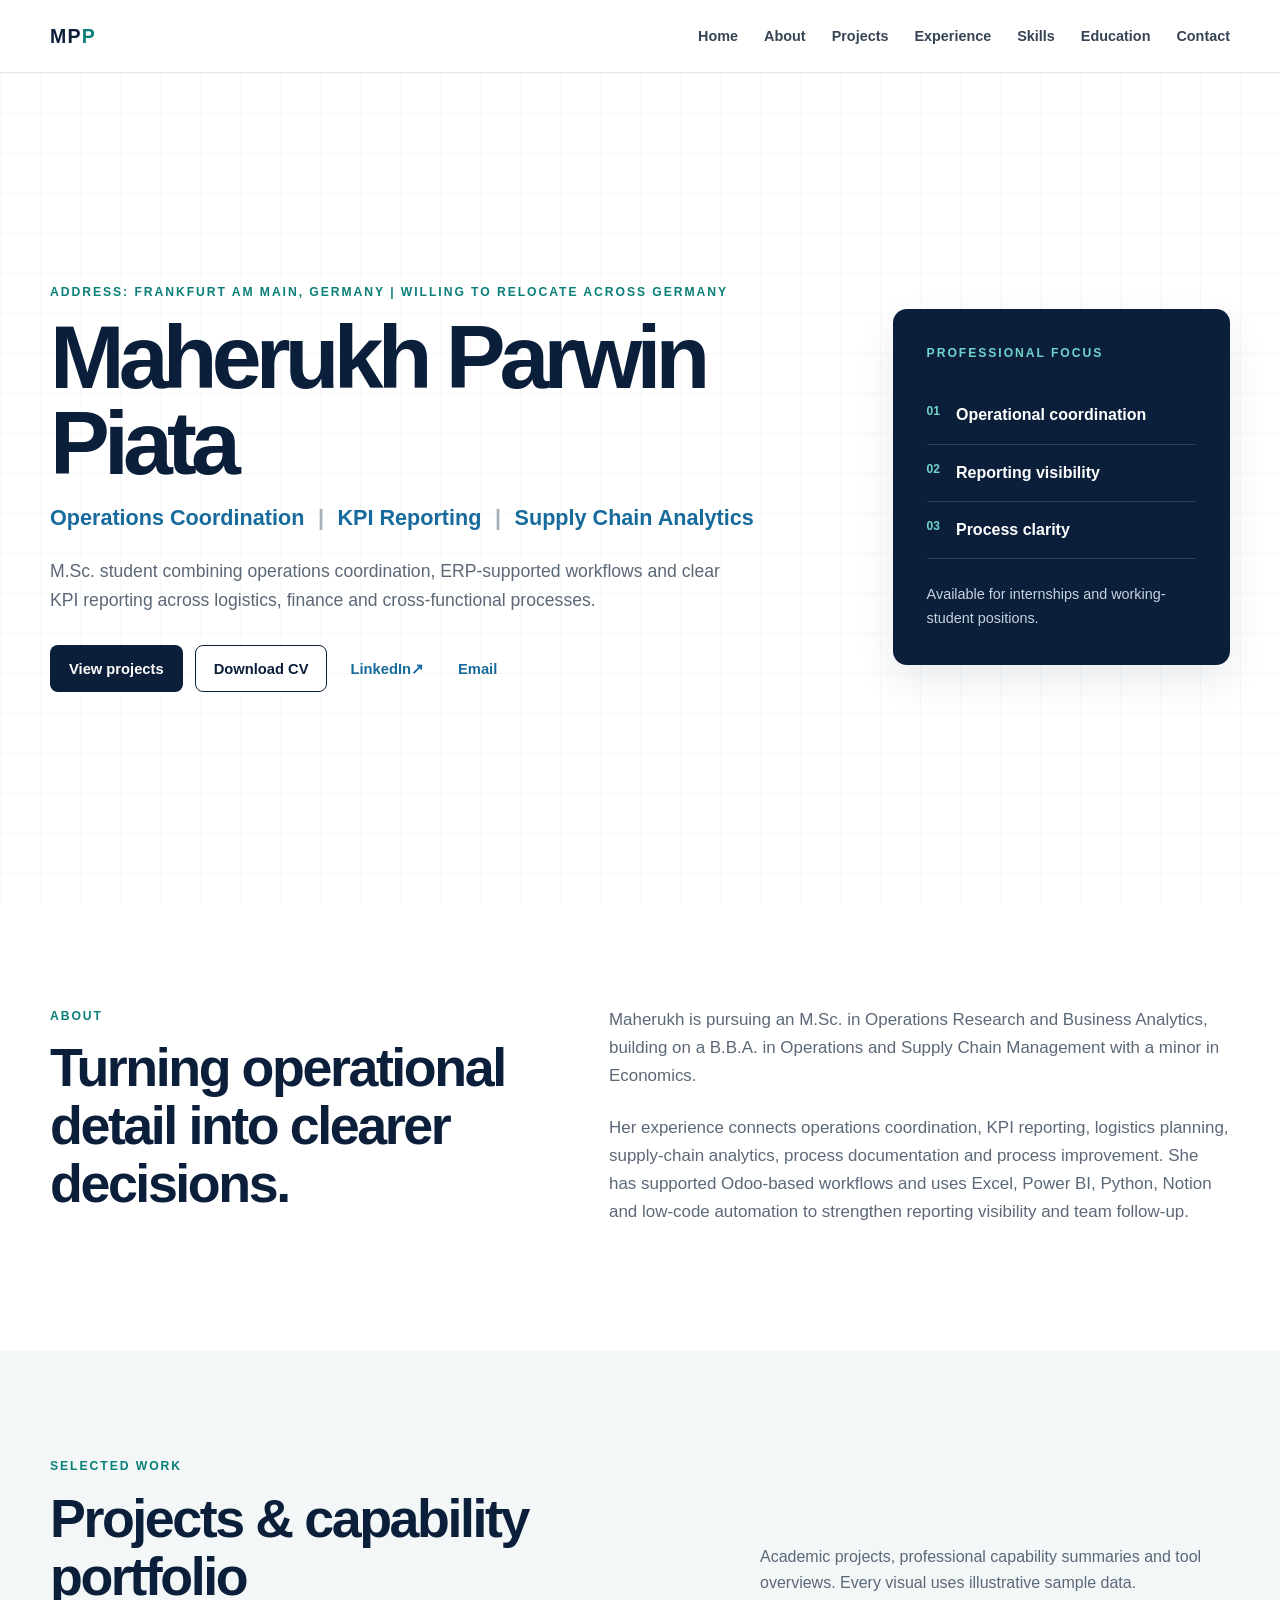
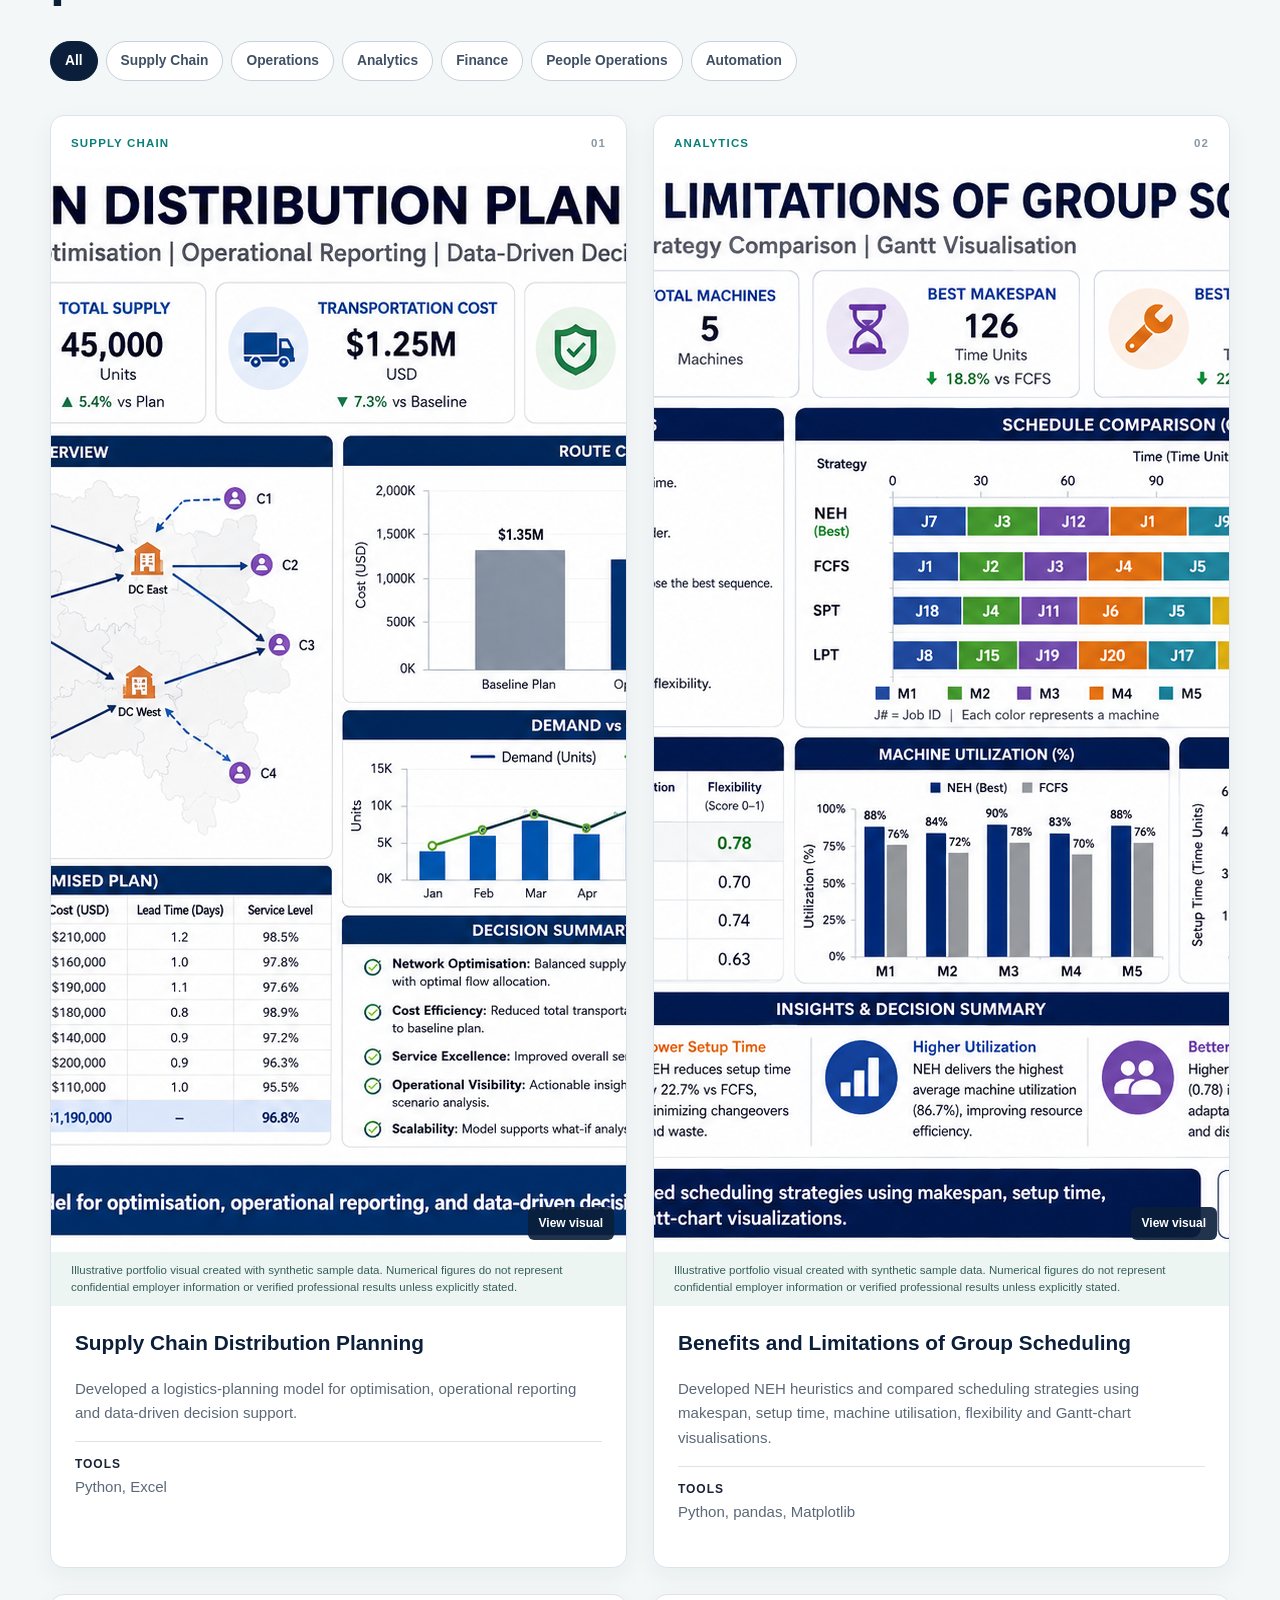
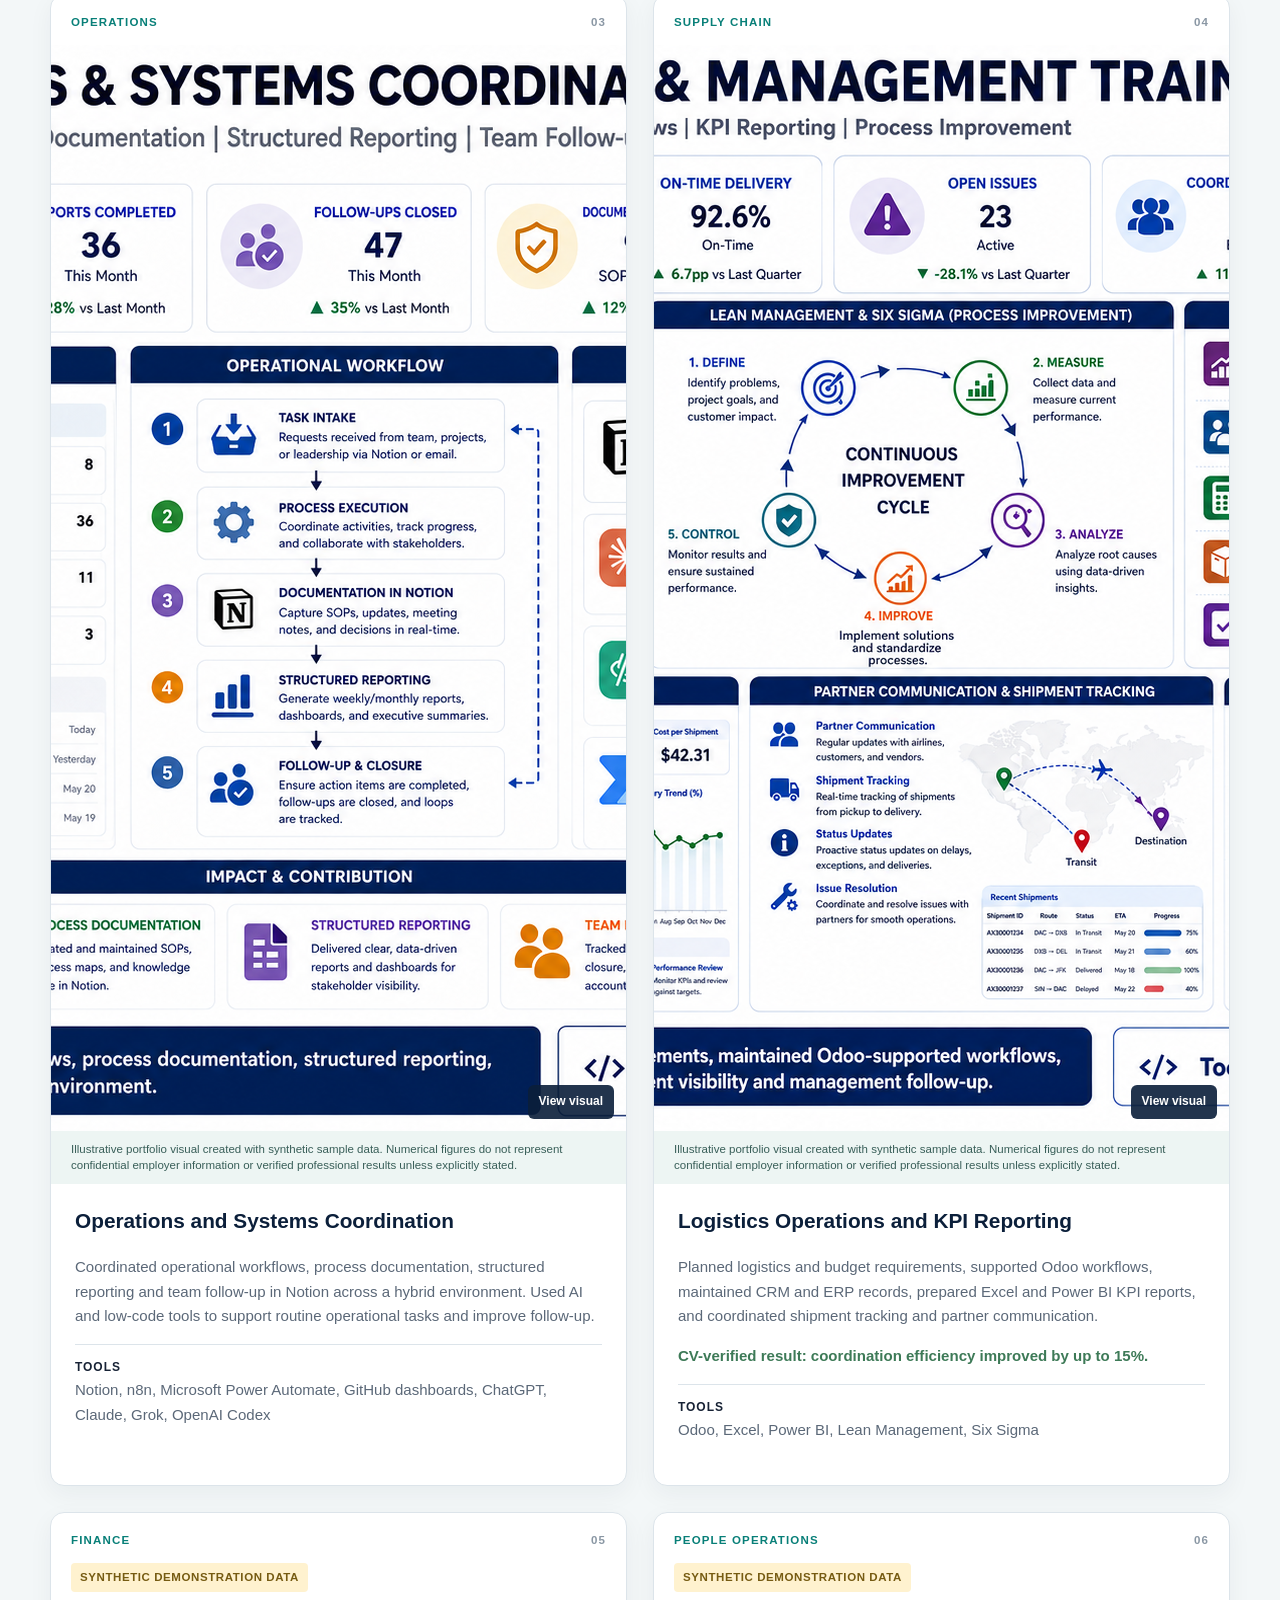
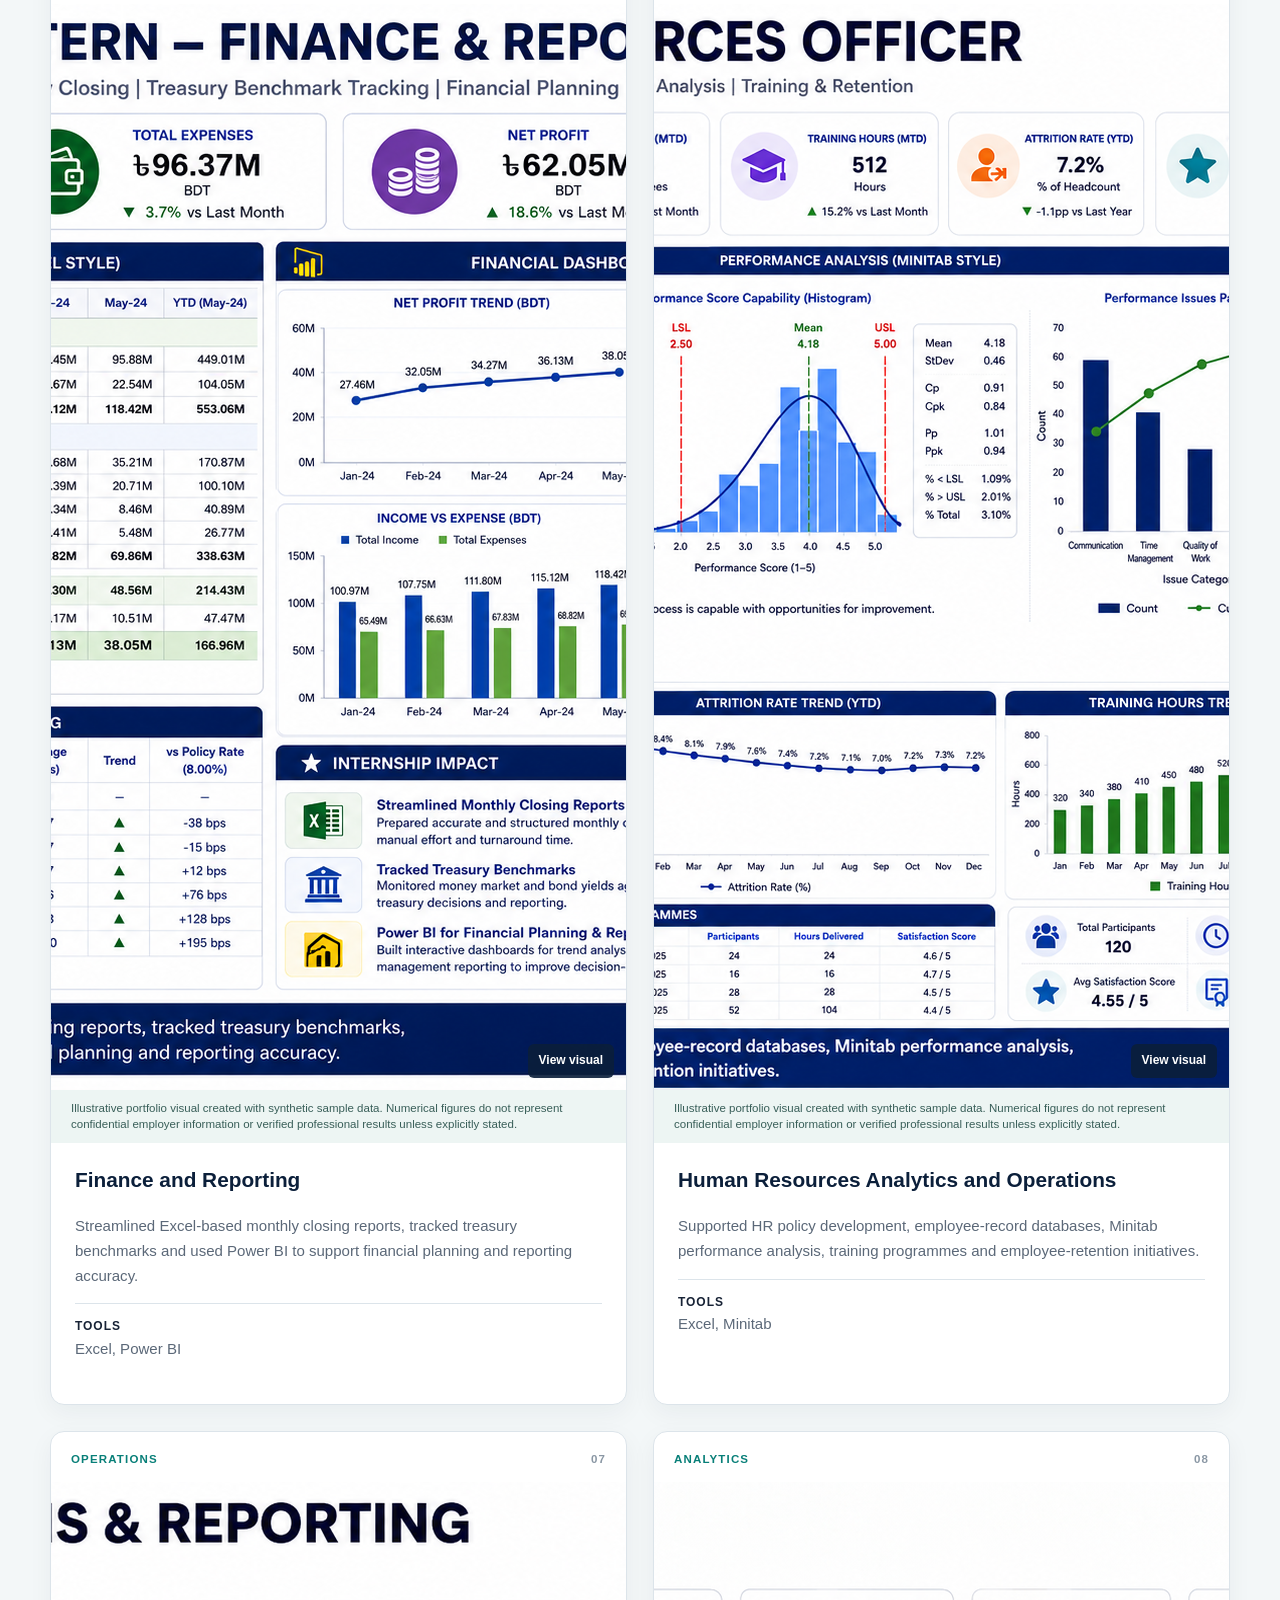
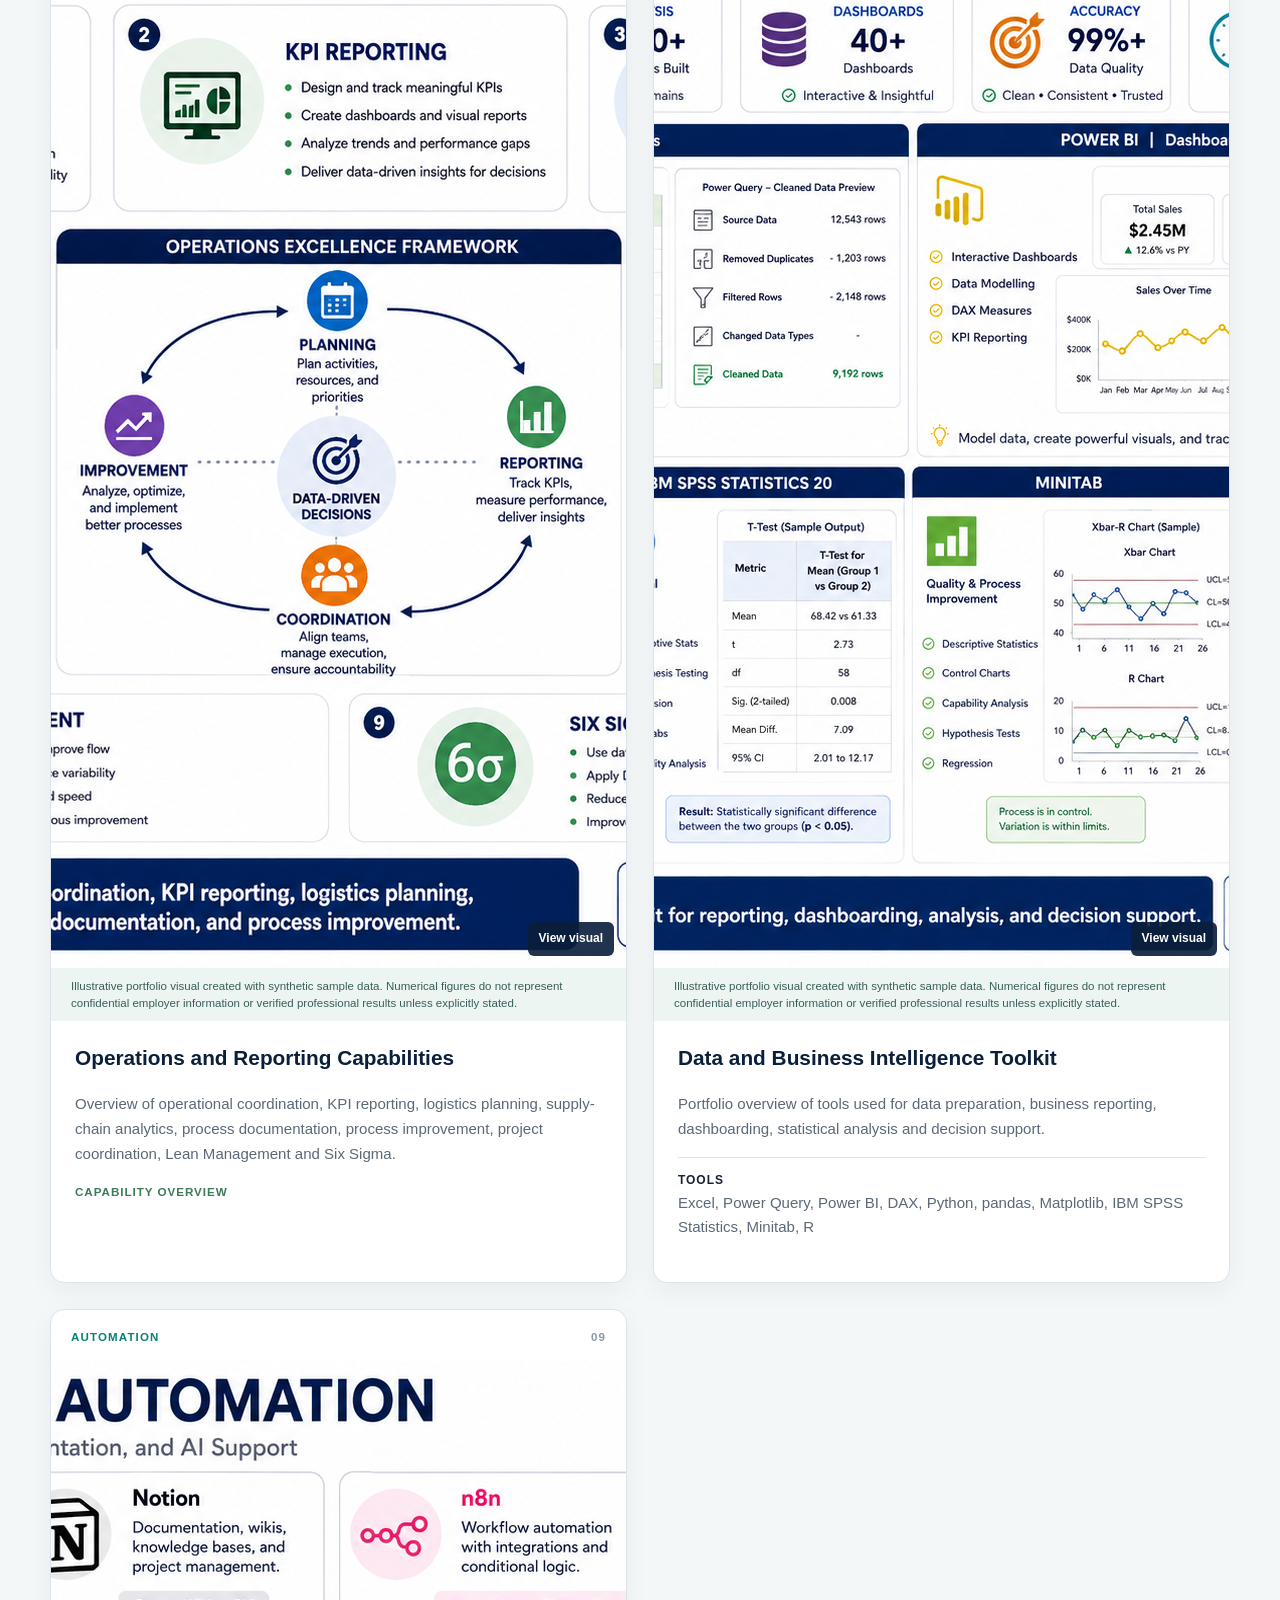
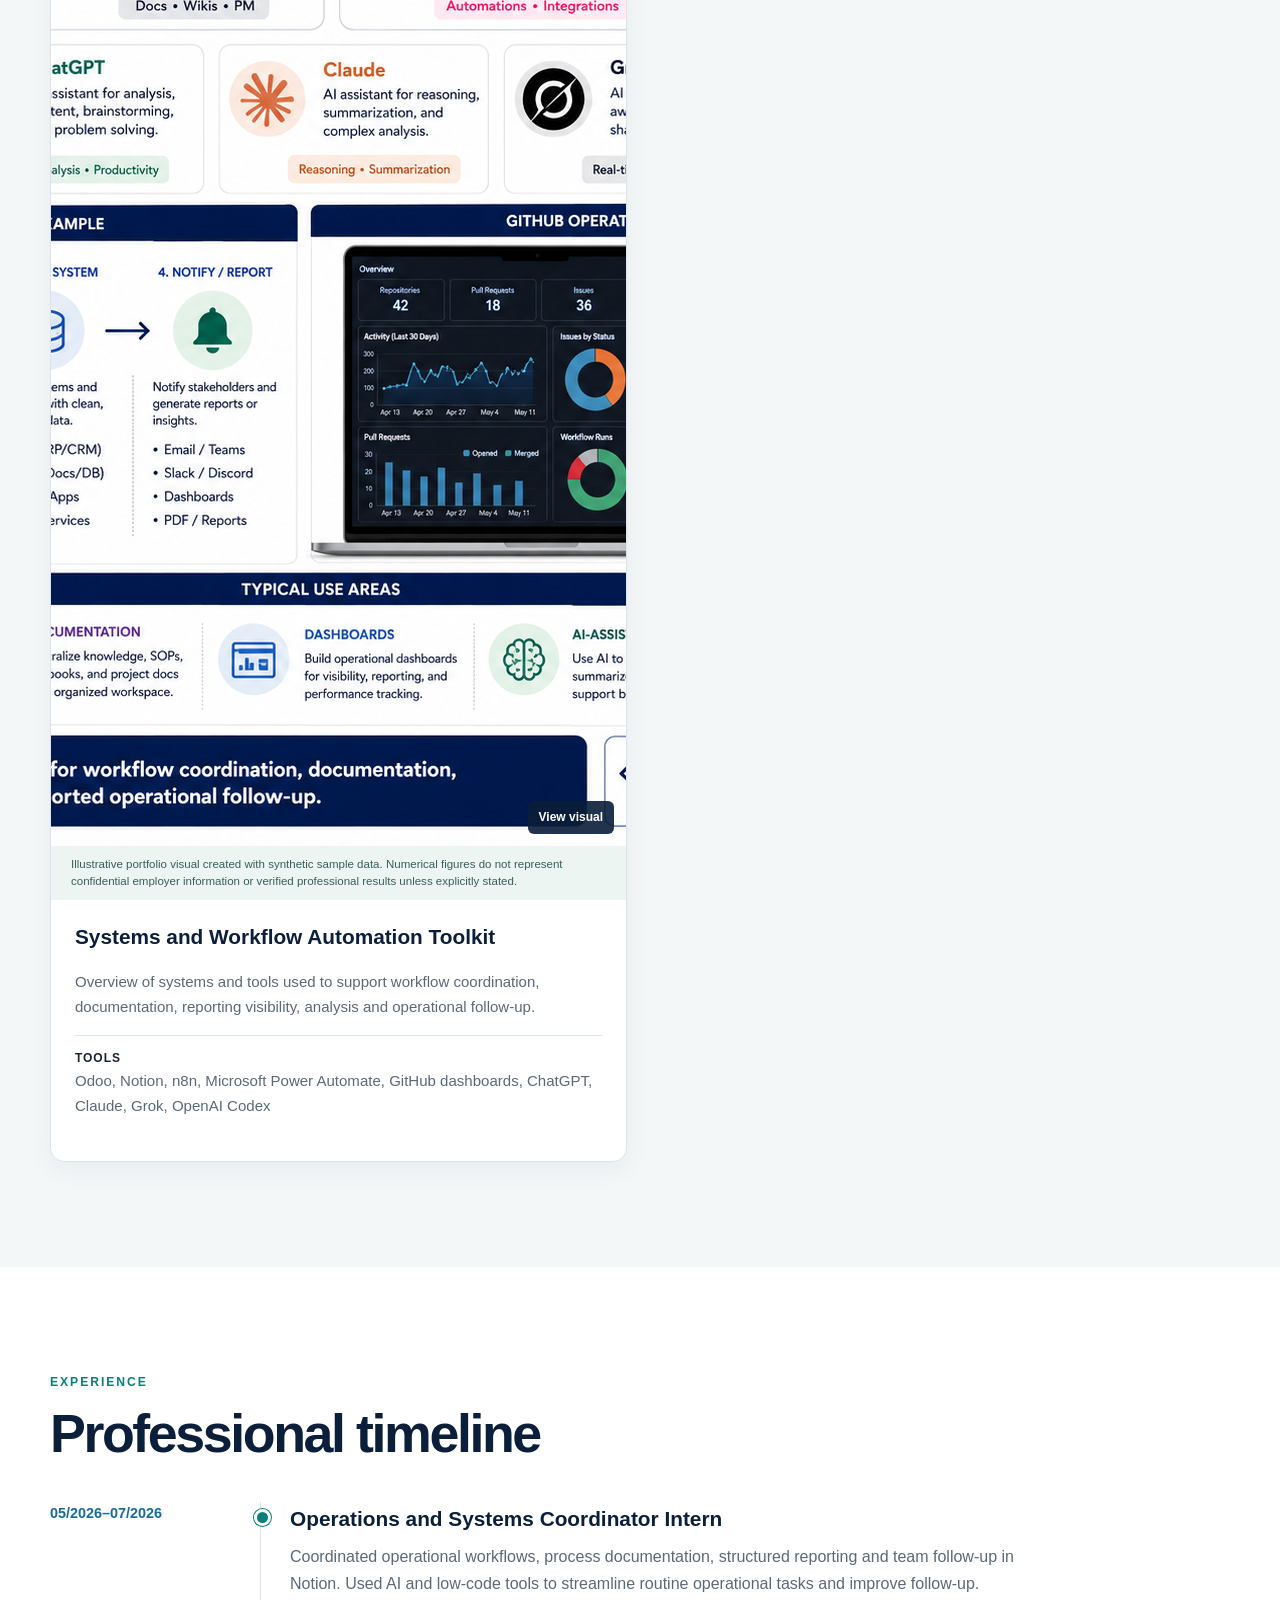
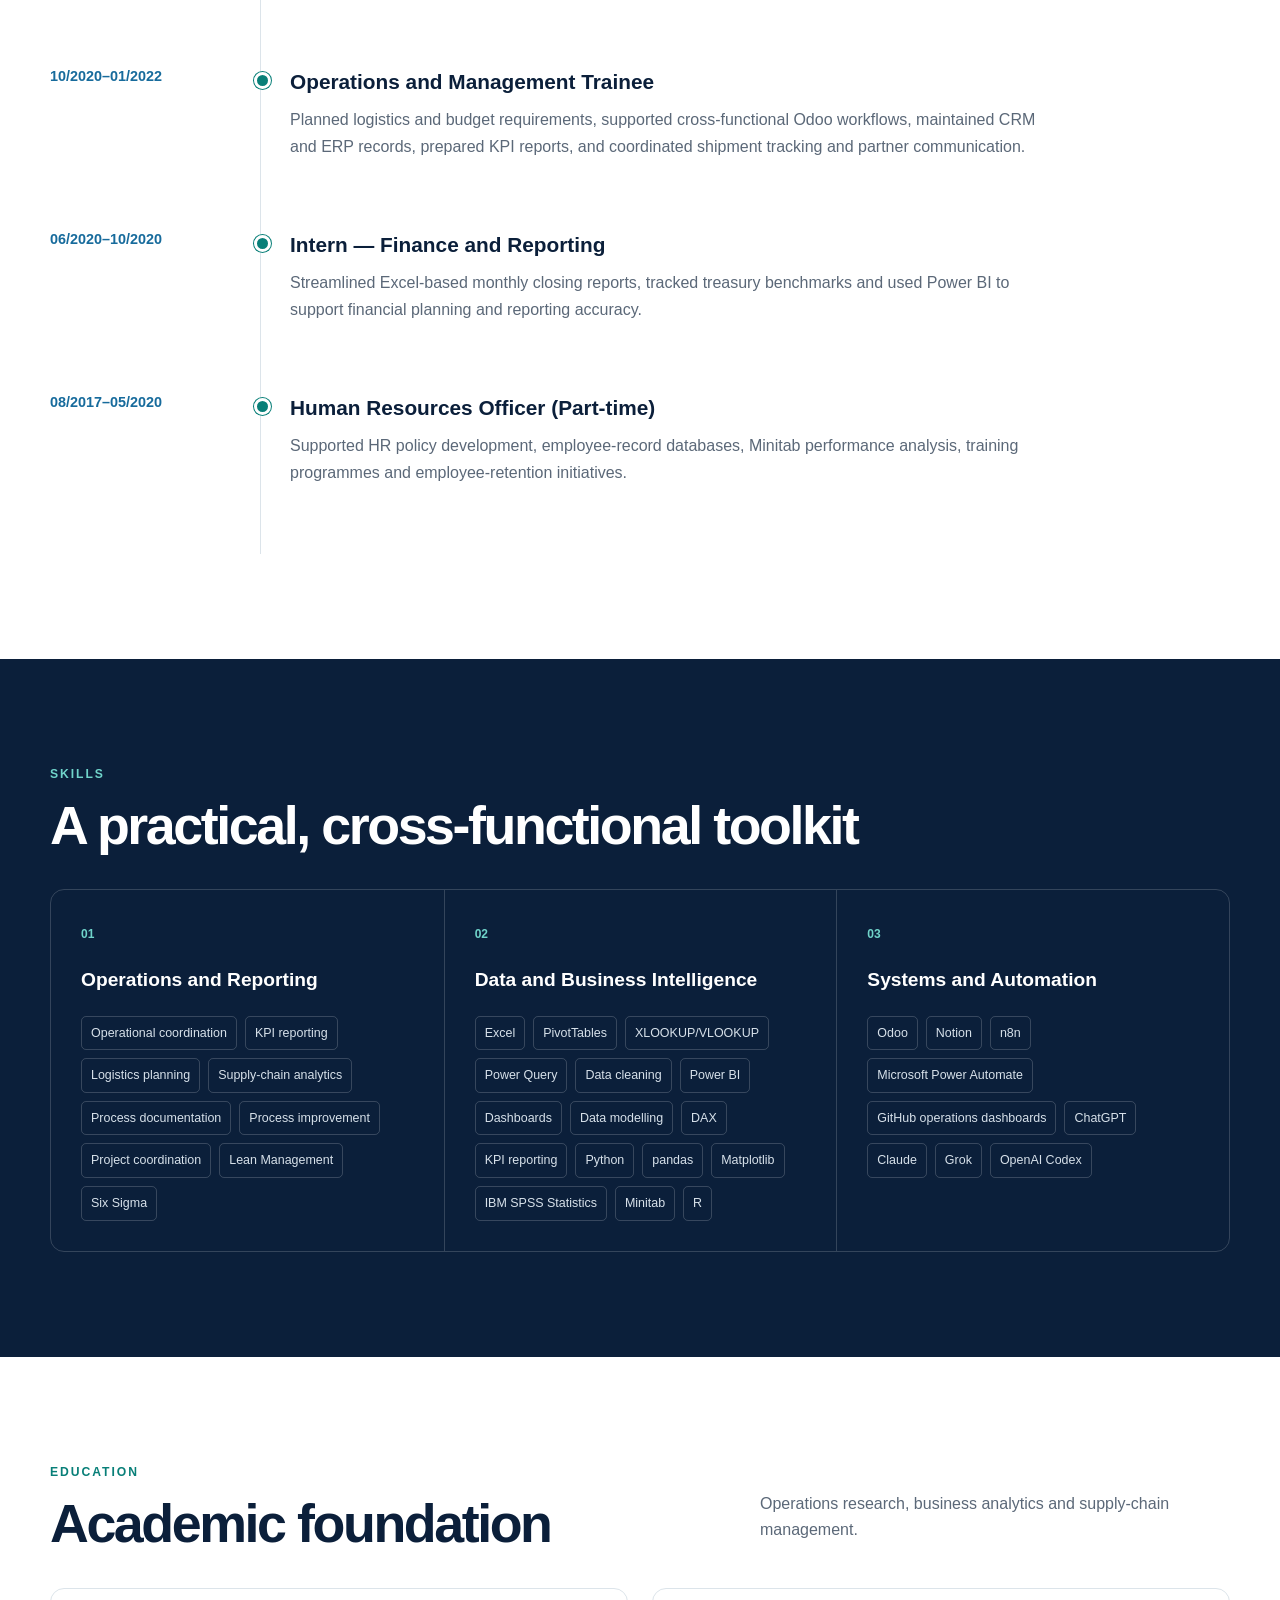
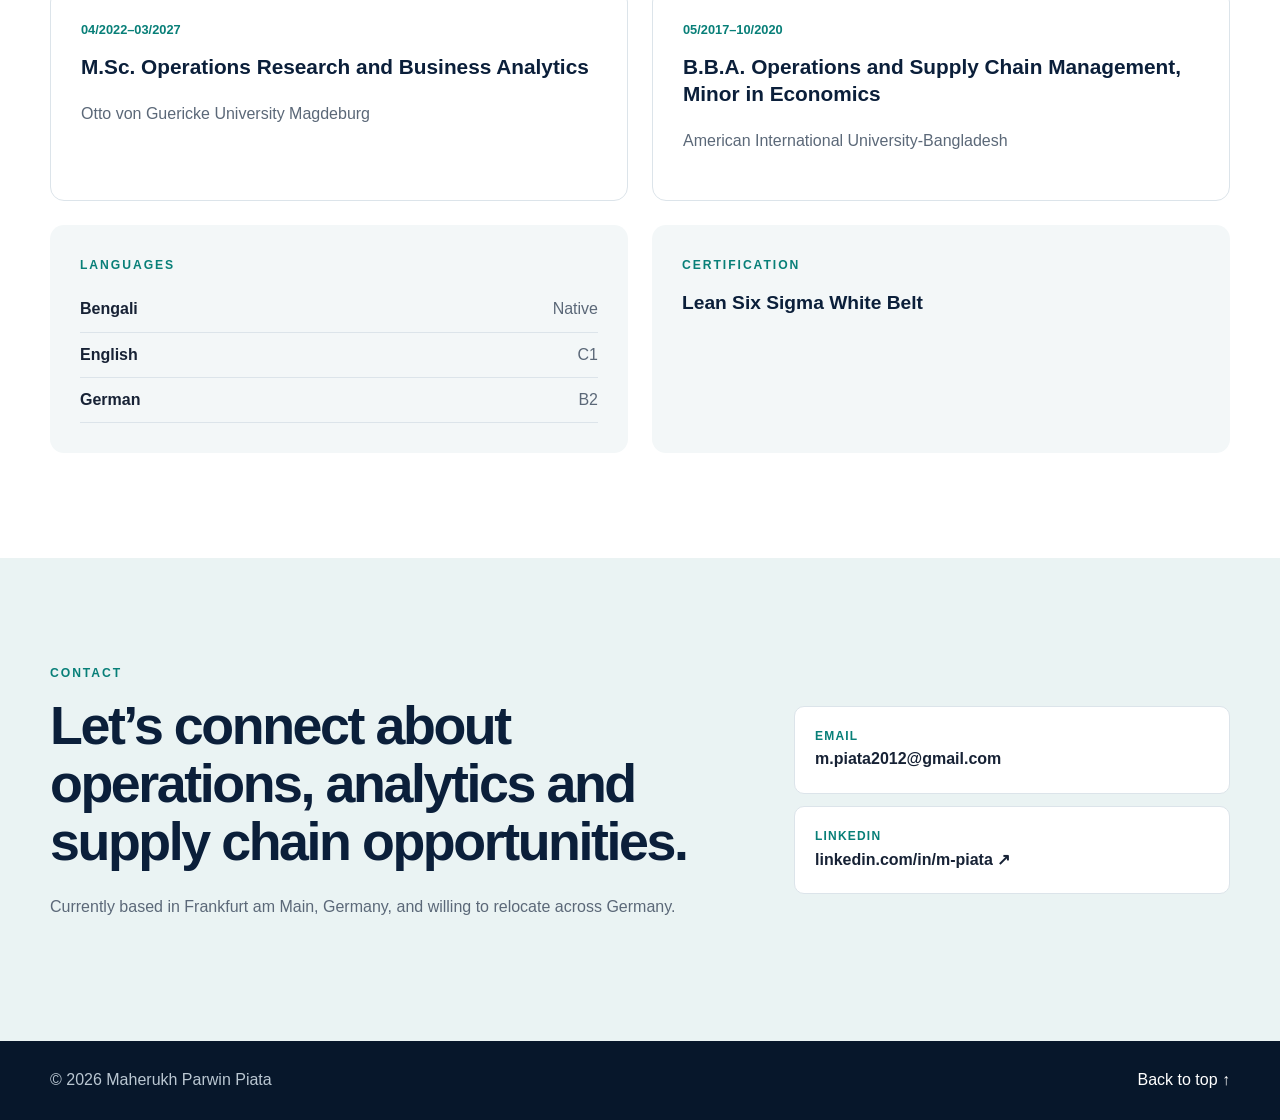
==== index.html @ e936c2c6 "Add personal portfolio website" ====
<!doctype html>
<html lang="en">
<head>
  <meta charset="utf-8">
  <meta name="viewport" content="width=device-width, initial-scale=1">
  <title>Maherukh Parwin Piata | Operations &amp; Supply Chain Portfolio</title>
  <meta name="description" content="Portfolio of Maherukh Parwin Piata, an M.Sc. student focused on operations coordination, KPI reporting and supply chain analytics in Germany.">
  <meta name="theme-color" content="#0b1f3a">
  <meta property="og:type" content="website">
  <meta property="og:title" content="Maherukh Parwin Piata | Operations &amp; Supply Chain Portfolio">
  <meta property="og:description" content="Operations coordination, KPI reporting and supply chain analytics portfolio.">
  <link rel="stylesheet" href="styles.css">
  <script type="application/ld+json">
  {
    "@context": "https://schema.org",
    "@type": "Person",
    "name": "Maherukh Parwin Piata",
    "email": "mailto:m.piata2012@gmail.com",
    "url": "https://www.linkedin.com/in/m-piata",
    "sameAs": ["https://www.linkedin.com/in/m-piata"],
    "homeLocation": {"@type": "Place", "name": "Frankfurt am Main, Germany"},
    "alumniOf": [
      {"@type": "CollegeOrUniversity", "name": "Otto von Guericke University Magdeburg"},
      {"@type": "CollegeOrUniversity", "name": "American International University-Bangladesh"}
    ],
    "knowsLanguage": ["Bengali", "English", "German"]
  }
  </script>
  <script src="script.js" defer></script>
</head>
<body>
  <a class="skip-link" href="#main-content">Skip to main content</a>
  <header class="site-header">
    <nav class="nav container" aria-label="Primary navigation">
      <a class="brand" href="#home" aria-label="Maherukh Parwin Piata, home">MP<span>P</span></a>
      <button class="menu-toggle" type="button" aria-expanded="false" aria-controls="nav-links">
        <span class="sr-only">Open navigation menu</span><span aria-hidden="true"></span><span aria-hidden="true"></span><span aria-hidden="true"></span>
      </button>
      <ul class="nav-links" id="nav-links">
        <li><a href="#home">Home</a></li><li><a href="#about">About</a></li><li><a href="#projects">Projects</a></li>
        <li><a href="#experience">Experience</a></li><li><a href="#skills">Skills</a></li><li><a href="#education">Education</a></li><li><a href="#contact">Contact</a></li>
      </ul>
    </nav>
  </header>

  <main id="main-content">
    <section class="hero" id="home">
      <div class="container hero-grid">
        <div>
          <p class="eyebrow">Address: Frankfurt am Main, Germany | Willing to relocate across Germany</p>
          <h1>Maherukh Parwin Piata</h1>
          <p class="headline">Operations Coordination <span>|</span> KPI Reporting <span>|</span> Supply Chain Analytics</p>
          <p class="hero-copy">M.Sc. student combining operations coordination, ERP-supported workflows and clear KPI reporting across logistics, finance and cross-functional processes.</p>
          <div class="button-row">
            <a class="button primary" href="#projects">View projects</a>
            <a class="button secondary" href="assets/cv/Maherukh_Parwin_Piata_CV.pdf" download>Download CV</a>
            <a class="button text-button" href="https://www.linkedin.com/in/m-piata" target="_blank" rel="noopener noreferrer">LinkedIn <span aria-hidden="true">↗</span></a>
            <a class="button text-button" href="mailto:m.piata2012@gmail.com">Email</a>
          </div>
        </div>
        <aside class="hero-panel" aria-label="Professional focus">
          <p class="panel-label">Professional focus</p>
          <ul>
            <li><span>01</span>Operational coordination</li>
            <li><span>02</span>Reporting visibility</li>
            <li><span>03</span>Process clarity</li>
          </ul>
          <p>Available for internships and working-student positions.</p>
        </aside>
      </div>
    </section>

    <section class="section" id="about">
      <div class="container split-heading">
        <div><p class="section-kicker">About</p><h2>Turning operational detail into clearer decisions.</h2></div>
        <div class="prose">
          <p>Maherukh is pursuing an M.Sc. in Operations Research and Business Analytics, building on a B.B.A. in Operations and Supply Chain Management with a minor in Economics.</p>
          <p>Her experience connects operations coordination, KPI reporting, logistics planning, supply-chain analytics, process documentation and process improvement. She has supported Odoo-based workflows and uses Excel, Power BI, Python, Notion and low-code automation to strengthen reporting visibility and team follow-up.</p>
        </div>
      </div>
    </section>

    <section class="section section-tint" id="projects">
      <div class="container">
        <div class="section-intro"><div><p class="section-kicker">Selected work</p><h2>Projects &amp; capability portfolio</h2></div><p>Academic projects, professional capability summaries and tool overviews. Every visual uses illustrative sample data.</p></div>
        <div class="filters" role="group" aria-label="Filter projects">
          <button class="filter active" type="button" data-filter="all" aria-pressed="true">All</button>
          <button class="filter" type="button" data-filter="supply-chain" aria-pressed="false">Supply Chain</button>
          <button class="filter" type="button" data-filter="operations" aria-pressed="false">Operations</button>
          <button class="filter" type="button" data-filter="analytics" aria-pressed="false">Analytics</button>
          <button class="filter" type="button" data-filter="finance" aria-pressed="false">Finance</button>
          <button class="filter" type="button" data-filter="people-operations" aria-pressed="false">People Operations</button>
          <button class="filter" type="button" data-filter="automation" aria-pressed="false">Automation</button>
        </div>
        <p class="filter-status sr-only" aria-live="polite"></p>
        <div class="project-grid">
          <article class="project-card" data-category="supply-chain">
            <div class="card-top"><span class="category">Supply Chain</span><span class="number">01</span></div>
            <button class="image-button" type="button" data-lightbox aria-label="Enlarge Supply Chain Distribution Planning visual"><img src="assets/images/supply-chain-distribution-planning.png" alt="Illustrative dashboard for supply chain distribution planning" width="1448" height="1086" loading="lazy"><span>View visual</span></button>
            <p class="disclaimer">Illustrative portfolio visual created with synthetic sample data. Numerical figures do not represent confidential employer information or verified professional results unless explicitly stated.</p>
            <div class="card-body"><h3>Supply Chain Distribution Planning</h3><p>Developed a logistics-planning model for optimisation, operational reporting and data-driven decision support.</p><p class="tools"><strong>Tools</strong> Python, Excel</p></div>
          </article>
          <article class="project-card" data-category="analytics">
            <div class="card-top"><span class="category">Analytics</span><span class="number">02</span></div>
            <button class="image-button" type="button" data-lightbox aria-label="Enlarge group scheduling visual"><img src="assets/images/group-scheduling-neh.png" alt="Illustrative comparison of NEH group scheduling strategies" width="1448" height="1086" loading="lazy"><span>View visual</span></button>
            <p class="disclaimer">Illustrative portfolio visual created with synthetic sample data. Numerical figures do not represent confidential employer information or verified professional results unless explicitly stated.</p>
            <div class="card-body"><h3>Benefits and Limitations of Group Scheduling</h3><p>Developed NEH heuristics and compared scheduling strategies using makespan, setup time, machine utilisation, flexibility and Gantt-chart visualisations.</p><p class="tools"><strong>Tools</strong> Python, pandas, Matplotlib</p></div>
          </article>
          <article class="project-card" data-category="operations">
            <div class="card-top"><span class="category">Operations</span><span class="number">03</span></div>
            <button class="image-button" type="button" data-lightbox aria-label="Enlarge operations and systems coordination visual"><img src="assets/images/operations-systems-coordinator.png" alt="Illustrative operations and systems coordination overview" width="1448" height="1086" loading="lazy"><span>View visual</span></button>
            <p class="disclaimer">Illustrative portfolio visual created with synthetic sample data. Numerical figures do not represent confidential employer information or verified professional results unless explicitly stated.</p>
            <div class="card-body"><h3>Operations and Systems Coordination</h3><p>Coordinated operational workflows, process documentation, structured reporting and team follow-up in Notion across a hybrid environment. Used AI and low-code tools to support routine operational tasks and improve follow-up.</p><p class="tools"><strong>Tools</strong> Notion, n8n, Microsoft Power Automate, GitHub dashboards, ChatGPT, Claude, Grok, OpenAI Codex</p></div>
          </article>
          <article class="project-card" data-category="supply-chain">
            <div class="card-top"><span class="category">Supply Chain</span><span class="number">04</span></div>
            <button class="image-button" type="button" data-lightbox aria-label="Enlarge logistics operations and KPI reporting visual"><img src="assets/images/operations-management-trainee.png" alt="Illustrative logistics operations and KPI reporting dashboard" width="1448" height="1086" loading="lazy"><span>View visual</span></button>
            <p class="disclaimer">Illustrative portfolio visual created with synthetic sample data. Numerical figures do not represent confidential employer information or verified professional results unless explicitly stated.</p>
            <div class="card-body"><h3>Logistics Operations and KPI Reporting</h3><p>Planned logistics and budget requirements, supported Odoo workflows, maintained CRM and ERP records, prepared Excel and Power BI KPI reports, and coordinated shipment tracking and partner communication.</p><p class="verified-note">CV-verified result: coordination efficiency improved by up to 15%.</p><p class="tools"><strong>Tools</strong> Odoo, Excel, Power BI, Lean Management, Six Sigma</p></div>
          </article>
          <article class="project-card" data-category="finance">
            <div class="card-top"><span class="category">Finance</span><span class="number">05</span></div>
            <p class="synthetic-label">Synthetic demonstration data</p>
            <button class="image-button" type="button" data-lightbox aria-label="Enlarge finance and reporting visual"><img src="assets/images/finance-reporting-intern.png" alt="Finance and reporting dashboard using synthetic demonstration data" width="1448" height="1086" loading="lazy"><span>View visual</span></button>
            <p class="disclaimer">Illustrative portfolio visual created with synthetic sample data. Numerical figures do not represent confidential employer information or verified professional results unless explicitly stated.</p>
            <div class="card-body"><h3>Finance and Reporting</h3><p>Streamlined Excel-based monthly closing reports, tracked treasury benchmarks and used Power BI to support financial planning and reporting accuracy.</p><p class="tools"><strong>Tools</strong> Excel, Power BI</p></div>
          </article>
          <article class="project-card" data-category="people-operations">
            <div class="card-top"><span class="category">People Operations</span><span class="number">06</span></div>
            <p class="synthetic-label">Synthetic demonstration data</p>
            <button class="image-button" type="button" data-lightbox aria-label="Enlarge human resources analytics visual"><img src="assets/images/human-resources-officer.png" alt="Human resources analytics dashboard using synthetic demonstration data" width="1448" height="1086" loading="lazy"><span>View visual</span></button>
            <p class="disclaimer">Illustrative portfolio visual created with synthetic sample data. Numerical figures do not represent confidential employer information or verified professional results unless explicitly stated.</p>
            <div class="card-body"><h3>Human Resources Analytics and Operations</h3><p>Supported HR policy development, employee-record databases, Minitab performance analysis, training programmes and employee-retention initiatives.</p><p class="tools"><strong>Tools</strong> Excel, Minitab</p></div>
          </article>
          <article class="project-card" data-category="operations">
            <div class="card-top"><span class="category">Operations</span><span class="number">07</span></div>
            <button class="image-button" type="button" data-lightbox aria-label="Enlarge operations and reporting capabilities visual"><img src="assets/images/operations-reporting-skills.png" alt="Illustrative overview of operations and reporting capabilities" width="1448" height="1086" loading="lazy"><span>View visual</span></button>
            <p class="disclaimer">Illustrative portfolio visual created with synthetic sample data. Numerical figures do not represent confidential employer information or verified professional results unless explicitly stated.</p>
            <div class="card-body"><h3>Operations and Reporting Capabilities</h3><p>Overview of operational coordination, KPI reporting, logistics planning, supply-chain analytics, process documentation, process improvement, project coordination, Lean Management and Six Sigma.</p><p class="capability-note">Capability overview</p></div>
          </article>
          <article class="project-card" data-category="analytics">
            <div class="card-top"><span class="category">Analytics</span><span class="number">08</span></div>
            <button class="image-button" type="button" data-lightbox aria-label="Enlarge data and business intelligence toolkit visual"><img src="assets/images/data-bi-skills.png" alt="Illustrative data and business intelligence toolkit overview" width="1448" height="1086" loading="lazy"><span>View visual</span></button>
            <p class="disclaimer">Illustrative portfolio visual created with synthetic sample data. Numerical figures do not represent confidential employer information or verified professional results unless explicitly stated.</p>
            <div class="card-body"><h3>Data and Business Intelligence Toolkit</h3><p>Portfolio overview of tools used for data preparation, business reporting, dashboarding, statistical analysis and decision support.</p><p class="tools"><strong>Tools</strong> Excel, Power Query, Power BI, DAX, Python, pandas, Matplotlib, IBM SPSS Statistics, Minitab, R</p></div>
          </article>
          <article class="project-card" data-category="automation">
            <div class="card-top"><span class="category">Automation</span><span class="number">09</span></div>
            <button class="image-button" type="button" data-lightbox aria-label="Enlarge systems and workflow automation toolkit visual"><img src="assets/images/systems-automation-skills.png" alt="Illustrative systems and workflow automation toolkit overview" width="1448" height="1086" loading="lazy"><span>View visual</span></button>
            <p class="disclaimer">Illustrative portfolio visual created with synthetic sample data. Numerical figures do not represent confidential employer information or verified professional results unless explicitly stated.</p>
            <div class="card-body"><h3>Systems and Workflow Automation Toolkit</h3><p>Overview of systems and tools used to support workflow coordination, documentation, reporting visibility, analysis and operational follow-up.</p><p class="tools"><strong>Tools</strong> Odoo, Notion, n8n, Microsoft Power Automate, GitHub dashboards, ChatGPT, Claude, Grok, OpenAI Codex</p></div>
          </article>
        </div>
      </div>
    </section>

    <section class="section" id="experience">
      <div class="container"><p class="section-kicker">Experience</p><h2>Professional timeline</h2>
        <div class="timeline">
          <article><div class="timeline-date">05/2026–07/2026</div><div><h3>Operations and Systems Coordinator Intern</h3><p>Coordinated operational workflows, process documentation, structured reporting and team follow-up in Notion. Used AI and low-code tools to streamline routine operational tasks and improve follow-up.</p></div></article>
          <article><div class="timeline-date">10/2020–01/2022</div><div><h3>Operations and Management Trainee</h3><p>Planned logistics and budget requirements, supported cross-functional Odoo workflows, maintained CRM and ERP records, prepared KPI reports, and coordinated shipment tracking and partner communication.</p></div></article>
          <article><div class="timeline-date">06/2020–10/2020</div><div><h3>Intern — Finance and Reporting</h3><p>Streamlined Excel-based monthly closing reports, tracked treasury benchmarks and used Power BI to support financial planning and reporting accuracy.</p></div></article>
          <article><div class="timeline-date">08/2017–05/2020</div><div><h3>Human Resources Officer (Part-time)</h3><p>Supported HR policy development, employee-record databases, Minitab performance analysis, training programmes and employee-retention initiatives.</p></div></article>
        </div>
      </div>
    </section>

    <section class="section section-dark" id="skills">
      <div class="container"><p class="section-kicker">Skills</p><h2>A practical, cross-functional toolkit</h2>
        <div class="skill-grid">
          <article><span class="skill-index">01</span><h3>Operations and Reporting</h3><ul><li>Operational coordination</li><li>KPI reporting</li><li>Logistics planning</li><li>Supply-chain analytics</li><li>Process documentation</li><li>Process improvement</li><li>Project coordination</li><li>Lean Management</li><li>Six Sigma</li></ul></article>
          <article><span class="skill-index">02</span><h3>Data and Business Intelligence</h3><ul><li>Excel</li><li>PivotTables</li><li>XLOOKUP/VLOOKUP</li><li>Power Query</li><li>Data cleaning</li><li>Power BI</li><li>Dashboards</li><li>Data modelling</li><li>DAX</li><li>KPI reporting</li><li>Python</li><li>pandas</li><li>Matplotlib</li><li>IBM SPSS Statistics</li><li>Minitab</li><li>R</li></ul></article>
          <article><span class="skill-index">03</span><h3>Systems and Automation</h3><ul><li>Odoo</li><li>Notion</li><li>n8n</li><li>Microsoft Power Automate</li><li>GitHub operations dashboards</li><li>ChatGPT</li><li>Claude</li><li>Grok</li><li>OpenAI Codex</li></ul></article>
        </div>
      </div>
    </section>

    <section class="section" id="education">
      <div class="container"><div class="section-intro"><div><p class="section-kicker">Education</p><h2>Academic foundation</h2></div><p>Operations research, business analytics and supply-chain management.</p></div>
        <div class="education-grid">
          <article><p class="date">04/2022–03/2027</p><h3>M.Sc. Operations Research and Business Analytics</h3><p>Otto von Guericke University Magdeburg</p></article>
          <article><p class="date">05/2017–10/2020</p><h3>B.B.A. Operations and Supply Chain Management, Minor in Economics</h3><p>American International University-Bangladesh</p></article>
        </div>
        <div class="credentials"><div><p class="section-kicker">Languages</p><ul><li><strong>Bengali</strong><span>Native</span></li><li><strong>English</strong><span>C1</span></li><li><strong>German</strong><span>B2</span></li></ul></div><div><p class="section-kicker">Certification</p><p class="certificate">Lean Six Sigma White Belt</p></div></div>
      </div>
    </section>

    <section class="section contact" id="contact">
      <div class="container contact-grid"><div><p class="section-kicker">Contact</p><h2>Let’s connect about operations, analytics and supply chain opportunities.</h2><p>Currently based in Frankfurt am Main, Germany, and willing to relocate across Germany.</p></div><div class="contact-links"><a href="mailto:m.piata2012@gmail.com"><span>Email</span><strong>m.piata2012@gmail.com</strong></a><a href="https://www.linkedin.com/in/m-piata" target="_blank" rel="noopener noreferrer"><span>LinkedIn</span><strong>linkedin.com/in/m-piata ↗</strong></a></div></div>
    </section>
  </main>

  <footer><div class="container"><p>© <span id="year"></span> Maherukh Parwin Piata</p><a href="#home">Back to top ↑</a></div></footer>

  <div class="lightbox" role="dialog" aria-modal="true" aria-labelledby="lightbox-caption" hidden>
    <button class="lightbox-close" type="button" aria-label="Close image viewer">×</button>
    <button class="lightbox-nav previous" type="button" aria-label="View previous image">‹</button>
    <figure><img src="" alt="" width="1448" height="1086"><figcaption id="lightbox-caption"><strong class="lightbox-title"></strong><span class="lightbox-description"></span><span class="lightbox-warning">Illustrative visual using synthetic sample data. Figures are not verified professional results or confidential employer data.</span></figcaption></figure>
    <button class="lightbox-nav next" type="button" aria-label="View next image">›</button>
  </div>
</body>
</html>
---- styles.css ----
:root{--navy:#0b1f3a;--navy-2:#142d4f;--blue:#176b9c;--teal:#087f78;--green:#3d7a57;--ink:#172235;--muted:#5b6878;--line:#dce4ea;--soft:#f3f7f8;--white:#fff;--shadow:0 16px 38px rgba(11,31,58,.09);--radius:14px;--max:1180px}
*{box-sizing:border-box}html{scroll-behavior:smooth;scroll-padding-top:82px}body{margin:0;color:var(--ink);background:var(--white);font-family:Inter,ui-sans-serif,-apple-system,BlinkMacSystemFont,"Segoe UI",sans-serif;line-height:1.65}body.modal-open{overflow:hidden}img{max-width:100%;display:block}a{color:inherit}button{font:inherit}.container{width:min(calc(100% - 40px),var(--max));margin-inline:auto}.sr-only{position:absolute;width:1px;height:1px;padding:0;margin:-1px;overflow:hidden;clip:rect(0,0,0,0);white-space:nowrap;border:0}.skip-link{position:fixed;z-index:200;left:16px;top:12px;transform:translateY(-150%);background:var(--white);color:var(--navy);padding:10px 16px;border:2px solid var(--blue);border-radius:8px}.skip-link:focus{transform:none}:focus-visible{outline:3px solid #f2b84b;outline-offset:3px}
.site-header{position:sticky;top:0;z-index:100;background:rgba(255,255,255,.94);border-bottom:1px solid rgba(220,228,234,.8);backdrop-filter:blur(12px)}.nav{height:72px;display:flex;align-items:center;justify-content:space-between}.brand{text-decoration:none;font-size:1.22rem;font-weight:850;letter-spacing:.06em;color:var(--navy)}.brand span{color:var(--teal)}.nav-links{display:flex;gap:26px;list-style:none;margin:0;padding:0}.nav-links a{text-decoration:none;font-size:.9rem;font-weight:650;color:#364355}.nav-links a:hover,.nav-links a:focus-visible{color:var(--blue)}.menu-toggle{display:none;background:none;border:0;padding:8px}.menu-toggle span:not(.sr-only){display:block;width:24px;height:2px;background:var(--navy);margin:5px}
.hero{min-height:calc(100vh - 72px);display:grid;align-items:center;padding:86px 0;background:linear-gradient(90deg,rgba(243,247,248,.8) 1px,transparent 1px),linear-gradient(rgba(243,247,248,.8) 1px,transparent 1px);background-size:40px 40px}.hero-grid{display:grid;grid-template-columns:minmax(0,1.45fr) minmax(300px,.65fr);gap:90px;align-items:center}.eyebrow,.section-kicker,.panel-label{text-transform:uppercase;letter-spacing:.16em;font-size:.76rem;font-weight:800;color:var(--teal)}h1,h2,h3,p{margin-top:0}h1{max-width:820px;margin-bottom:14px;font-size:clamp(3rem,7vw,6.1rem);line-height:.96;letter-spacing:-.065em;color:var(--navy)}.headline{font-size:clamp(1.05rem,2vw,1.35rem);font-weight:720;color:var(--blue)}.headline span{color:#a4b1bd;padding:0 .35em}.hero-copy{max-width:690px;font-size:1.1rem;color:var(--muted)}.button-row{display:flex;flex-wrap:wrap;gap:12px;margin-top:30px}.button{min-height:47px;display:inline-flex;align-items:center;justify-content:center;padding:10px 18px;border:1px solid transparent;border-radius:8px;text-decoration:none;font-size:.92rem;font-weight:750}.button.primary{background:var(--navy);color:var(--white)}.button.primary:hover{background:var(--blue)}.button.secondary{background:var(--white);border-color:var(--navy);color:var(--navy)}.button.text-button{padding-inline:10px;color:var(--blue)}.hero-panel{background:var(--navy);color:var(--white);padding:34px;border-radius:var(--radius);box-shadow:var(--shadow)}.hero-panel .panel-label{color:#70d4ca}.hero-panel ul{list-style:none;padding:0;margin:24px 0}.hero-panel li{display:flex;gap:16px;padding:15px 0;border-bottom:1px solid rgba(255,255,255,.14);font-weight:650}.hero-panel li span{color:#70d4ca;font-size:.75rem}.hero-panel>p:last-child{margin:22px 0 0;color:#c7d3df;font-size:.9rem}
.section{padding:105px 0}.section-tint{background:var(--soft)}.split-heading{display:grid;grid-template-columns:.85fr 1.15fr;gap:100px}.section h2{font-size:clamp(2.1rem,4.2vw,3.65rem);line-height:1.08;letter-spacing:-.045em;color:var(--navy);margin-bottom:34px}.prose{font-size:1.06rem;color:var(--muted)}.prose p+ p{margin-top:24px}.section-intro{display:flex;justify-content:space-between;gap:60px;align-items:end;margin-bottom:36px}.section-intro h2{margin:0}.section-intro>p{max-width:470px;margin-bottom:8px;color:var(--muted)}
.filters{display:flex;gap:8px;flex-wrap:wrap;margin:34px 0}.filter{border:1px solid #c6d1d9;background:var(--white);color:#405064;border-radius:999px;padding:8px 14px;cursor:pointer;font-size:.86rem;font-weight:700}.filter:hover,.filter.active{background:var(--navy);border-color:var(--navy);color:var(--white)}.project-grid{display:grid;grid-template-columns:repeat(2,minmax(0,1fr));gap:26px}.project-card{display:flex;flex-direction:column;min-width:0;background:var(--white);border:1px solid var(--line);box-shadow:0 8px 24px rgba(11,31,58,.05);border-radius:var(--radius);overflow:hidden}.project-card[hidden]{display:none}.card-top{display:flex;justify-content:space-between;padding:18px 20px 13px}.category,.number{font-size:.72rem;font-weight:850;letter-spacing:.1em;text-transform:uppercase;color:var(--teal)}.number{color:#8a97a4}.image-button{position:relative;border:0;padding:0;background:#dfe7eb;cursor:zoom-in;overflow:hidden}.image-button img{width:100%;aspect-ratio:4/3;object-fit:cover;transition:transform .25s ease}.image-button span{position:absolute;right:12px;bottom:12px;padding:7px 11px;border-radius:6px;background:rgba(11,31,58,.9);color:white;font-size:.75rem;font-weight:700}.image-button:hover img{transform:scale(1.015)}.disclaimer{margin:0;padding:10px 20px;background:#edf5f3;color:#385e58;font-size:.72rem;line-height:1.45}.synthetic-label{align-self:flex-start;margin:0 20px 12px;padding:5px 9px;background:#fff2cf;color:#765b12;border-radius:4px;font-size:.72rem;font-weight:800;text-transform:uppercase;letter-spacing:.05em}.card-body{padding:24px 24px 27px}.card-body h3{font-size:1.3rem;line-height:1.25;color:var(--navy)}.card-body>p{color:var(--muted);font-size:.94rem}.tools{padding-top:13px;border-top:1px solid var(--line)}.tools strong{display:block;color:var(--ink);font-size:.75rem;text-transform:uppercase;letter-spacing:.08em}.verified-note,.capability-note{color:var(--green)!important;font-weight:750}.capability-note{text-transform:uppercase;font-size:.73rem!important;letter-spacing:.08em}
.timeline{position:relative;margin-top:40px}.timeline:before{content:"";position:absolute;left:210px;top:0;bottom:0;width:1px;background:var(--line)}.timeline article{display:grid;grid-template-columns:180px 1fr;gap:60px;position:relative;padding:0 0 52px}.timeline article:before{content:"";position:absolute;left:204px;top:7px;width:11px;height:11px;border:3px solid var(--white);border-radius:50%;background:var(--teal);box-shadow:0 0 0 1px var(--teal)}.timeline-date{font-weight:750;color:var(--blue);font-size:.9rem}.timeline h3{color:var(--navy);font-size:1.3rem;margin-bottom:8px}.timeline article p{max-width:760px;color:var(--muted)}
.section-dark{background:var(--navy);color:var(--white)}.section-dark h2{color:var(--white)}.section-dark .section-kicker{color:#70d4ca}.skill-grid{display:grid;grid-template-columns:repeat(3,1fr);border:1px solid rgba(255,255,255,.17);border-radius:var(--radius);overflow:hidden}.skill-grid article{padding:30px}.skill-grid article+article{border-left:1px solid rgba(255,255,255,.17)}.skill-index{color:#70d4ca;font-size:.75rem;font-weight:800}.skill-grid h3{margin:18px 0 20px;font-size:1.2rem}.skill-grid ul{display:flex;flex-wrap:wrap;gap:8px;list-style:none;margin:0;padding:0}.skill-grid li{padding:6px 9px;border:1px solid rgba(255,255,255,.18);border-radius:5px;color:#d7e1ea;font-size:.78rem}
.education-grid{display:grid;grid-template-columns:1fr 1fr;gap:24px}.education-grid article{padding:30px;border:1px solid var(--line);border-radius:var(--radius)}.education-grid .date{color:var(--teal);font-size:.8rem;font-weight:800}.education-grid h3{font-size:1.3rem;line-height:1.3;color:var(--navy)}.education-grid article>p:last-child{color:var(--muted)}.credentials{display:grid;grid-template-columns:1fr 1fr;gap:24px;margin-top:24px}.credentials>div{padding:30px;background:var(--soft);border-radius:var(--radius)}.credentials ul{list-style:none;margin:0;padding:0}.credentials li{display:flex;justify-content:space-between;padding:9px 0;border-bottom:1px solid var(--line)}.credentials li span{color:var(--muted)}.certificate{font-size:1.2rem;font-weight:750;color:var(--navy)}
.contact{background:#eaf3f3}.contact-grid{display:grid;grid-template-columns:1.2fr .8fr;gap:90px;align-items:center}.contact h2{margin-bottom:24px}.contact-grid>div>p:last-child{color:var(--muted)}.contact-links{display:grid;gap:12px}.contact-links a{display:block;padding:20px;background:var(--white);border:1px solid var(--line);border-radius:10px;text-decoration:none}.contact-links a:hover{border-color:var(--teal)}.contact-links span{display:block;color:var(--teal);font-size:.75rem;text-transform:uppercase;letter-spacing:.1em;font-weight:800}.contact-links strong{overflow-wrap:anywhere}footer{padding:26px 0;background:#07172b;color:#bac7d2}footer .container{display:flex;justify-content:space-between}footer p{margin:0}footer a{color:white;text-decoration:none}
.lightbox{position:fixed;z-index:300;inset:0;display:grid;grid-template-columns:70px minmax(0,1100px) 70px;align-items:center;justify-content:center;padding:40px;background:rgba(3,12,24,.96)}.lightbox[hidden]{display:none}.lightbox figure{margin:0}.lightbox img{width:auto;height:auto;max-height:72vh;margin:auto;border-radius:8px}.lightbox figcaption{display:grid;gap:3px;padding-top:14px;text-align:center;color:var(--white)}.lightbox-title{font-size:1rem}.lightbox-description{color:#c7d3df;font-size:.88rem}.lightbox-warning{display:block;max-width:760px;margin:7px auto 0;padding:8px 12px;border:1px solid rgba(112,212,202,.45);border-radius:6px;background:rgba(8,127,120,.2);color:#d8f5f1;font-size:.78rem;line-height:1.45}.lightbox-close,.lightbox-nav{border:0;background:rgba(255,255,255,.12);color:white;border-radius:50%;cursor:pointer}.lightbox-close{position:absolute;top:20px;right:24px;width:46px;height:46px;font-size:2rem}.lightbox-nav{width:48px;height:48px;font-size:2.1rem}.lightbox-nav:hover,.lightbox-close:hover{background:var(--teal)}
@media(max-width:900px){.hero{min-height:auto}.hero-grid,.split-heading,.contact-grid{grid-template-columns:1fr;gap:50px}.hero-panel{max-width:620px}.section-intro{display:block}.section-intro>p{margin-top:20px}.project-grid{grid-template-columns:1fr}.skill-grid{grid-template-columns:1fr}.skill-grid article+article{border-left:0;border-top:1px solid rgba(255,255,255,.17)}.timeline:before{left:8px}.timeline article{grid-template-columns:1fr;gap:7px;padding-left:36px}.timeline article:before{left:2px}.education-grid,.credentials{grid-template-columns:1fr}.nav-links{position:absolute;left:0;right:0;top:72px;display:none;flex-direction:column;gap:0;padding:12px 20px 20px;background:var(--white);border-bottom:1px solid var(--line);box-shadow:var(--shadow)}.nav-links.open{display:flex}.nav-links a{display:block;padding:10px}.menu-toggle{display:block}.lightbox{grid-template-columns:48px minmax(0,1fr) 48px;padding:24px 10px}}
@media(max-width:560px){.container{width:min(calc(100% - 28px),var(--max))}.section{padding:76px 0}.hero{padding:64px 0}.headline span{display:none}.headline{max-width:300px}.button-row .button{width:100%}.card-body{padding:20px}.contact-links strong{font-size:.9rem}.lightbox{grid-template-columns:1fr}.lightbox-nav{position:absolute;bottom:24px}.lightbox-nav.previous{left:24px}.lightbox-nav.next{right:24px}.lightbox figure{padding-bottom:58px}footer .container{gap:20px;flex-direction:column}}
@media(prefers-reduced-motion:reduce){html{scroll-behavior:auto}*,*::before,*::after{animation-duration:.01ms!important;transition-duration:.01ms!important}}
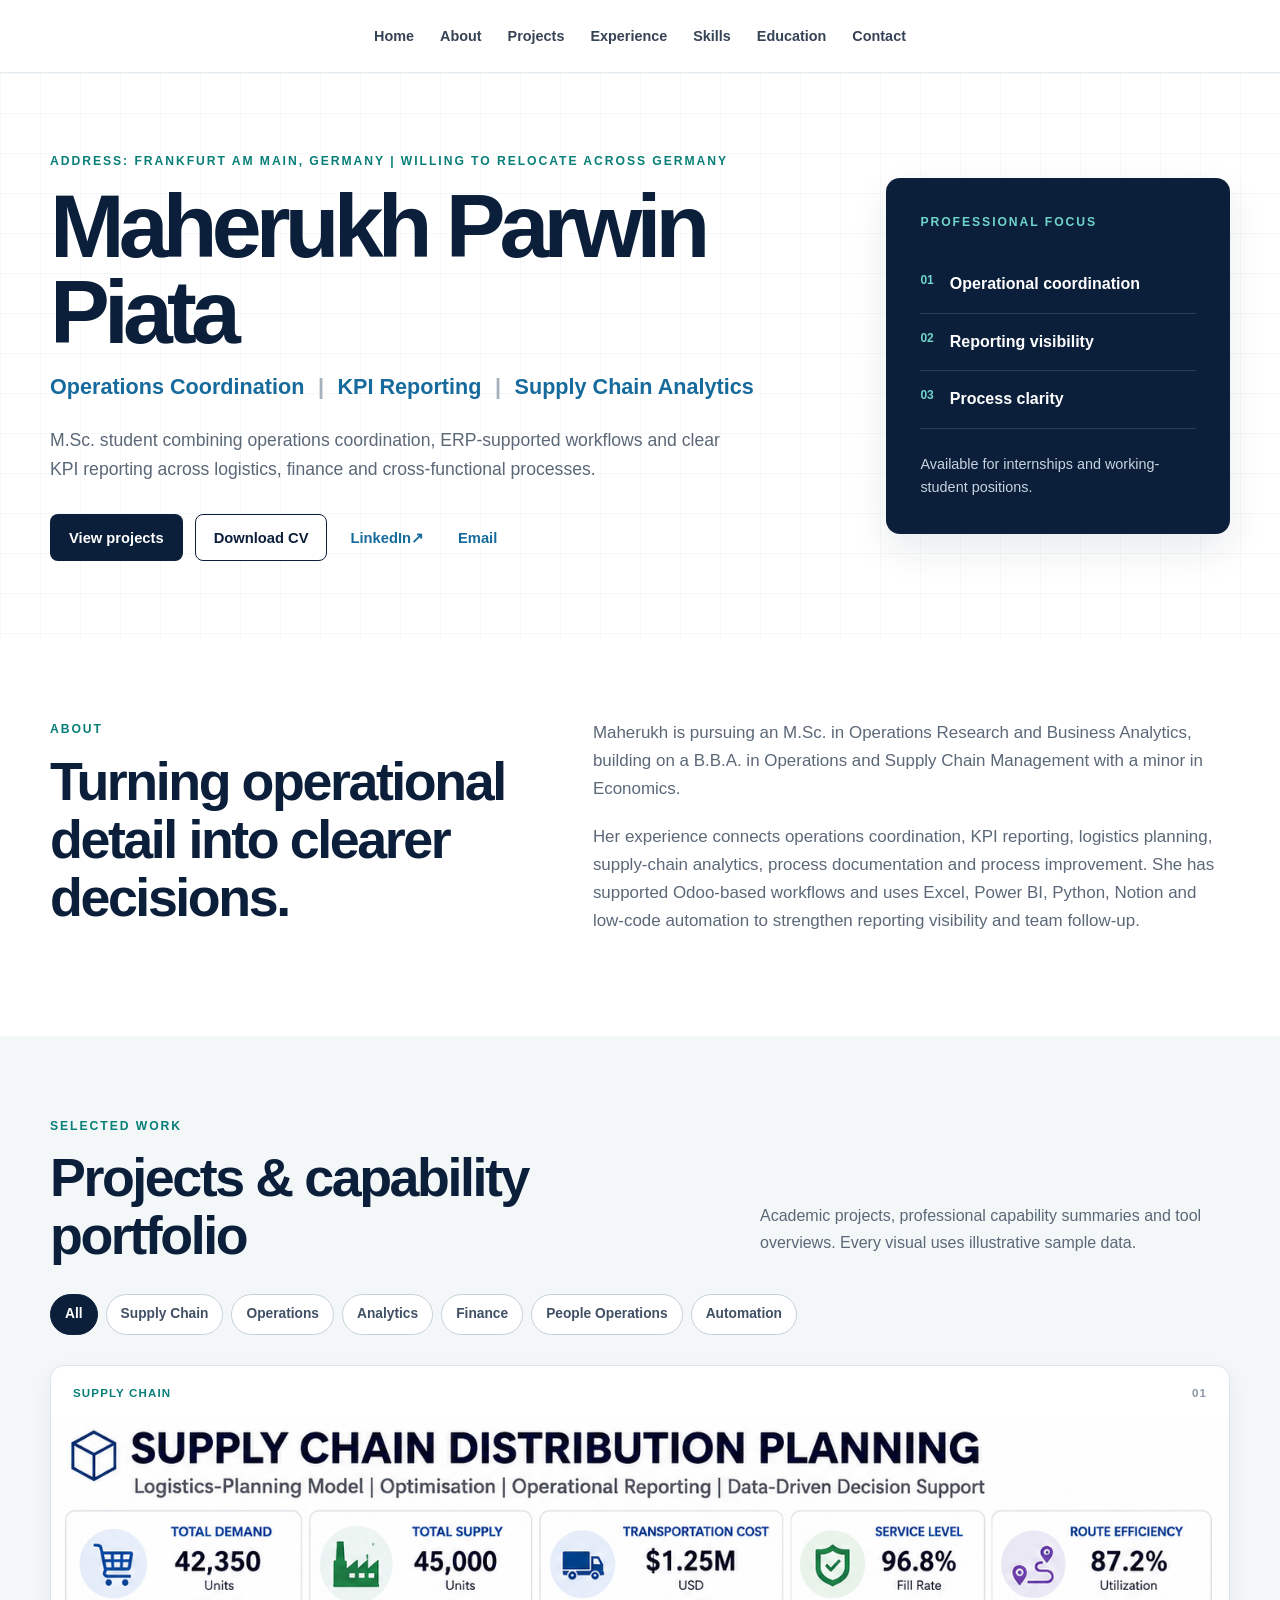
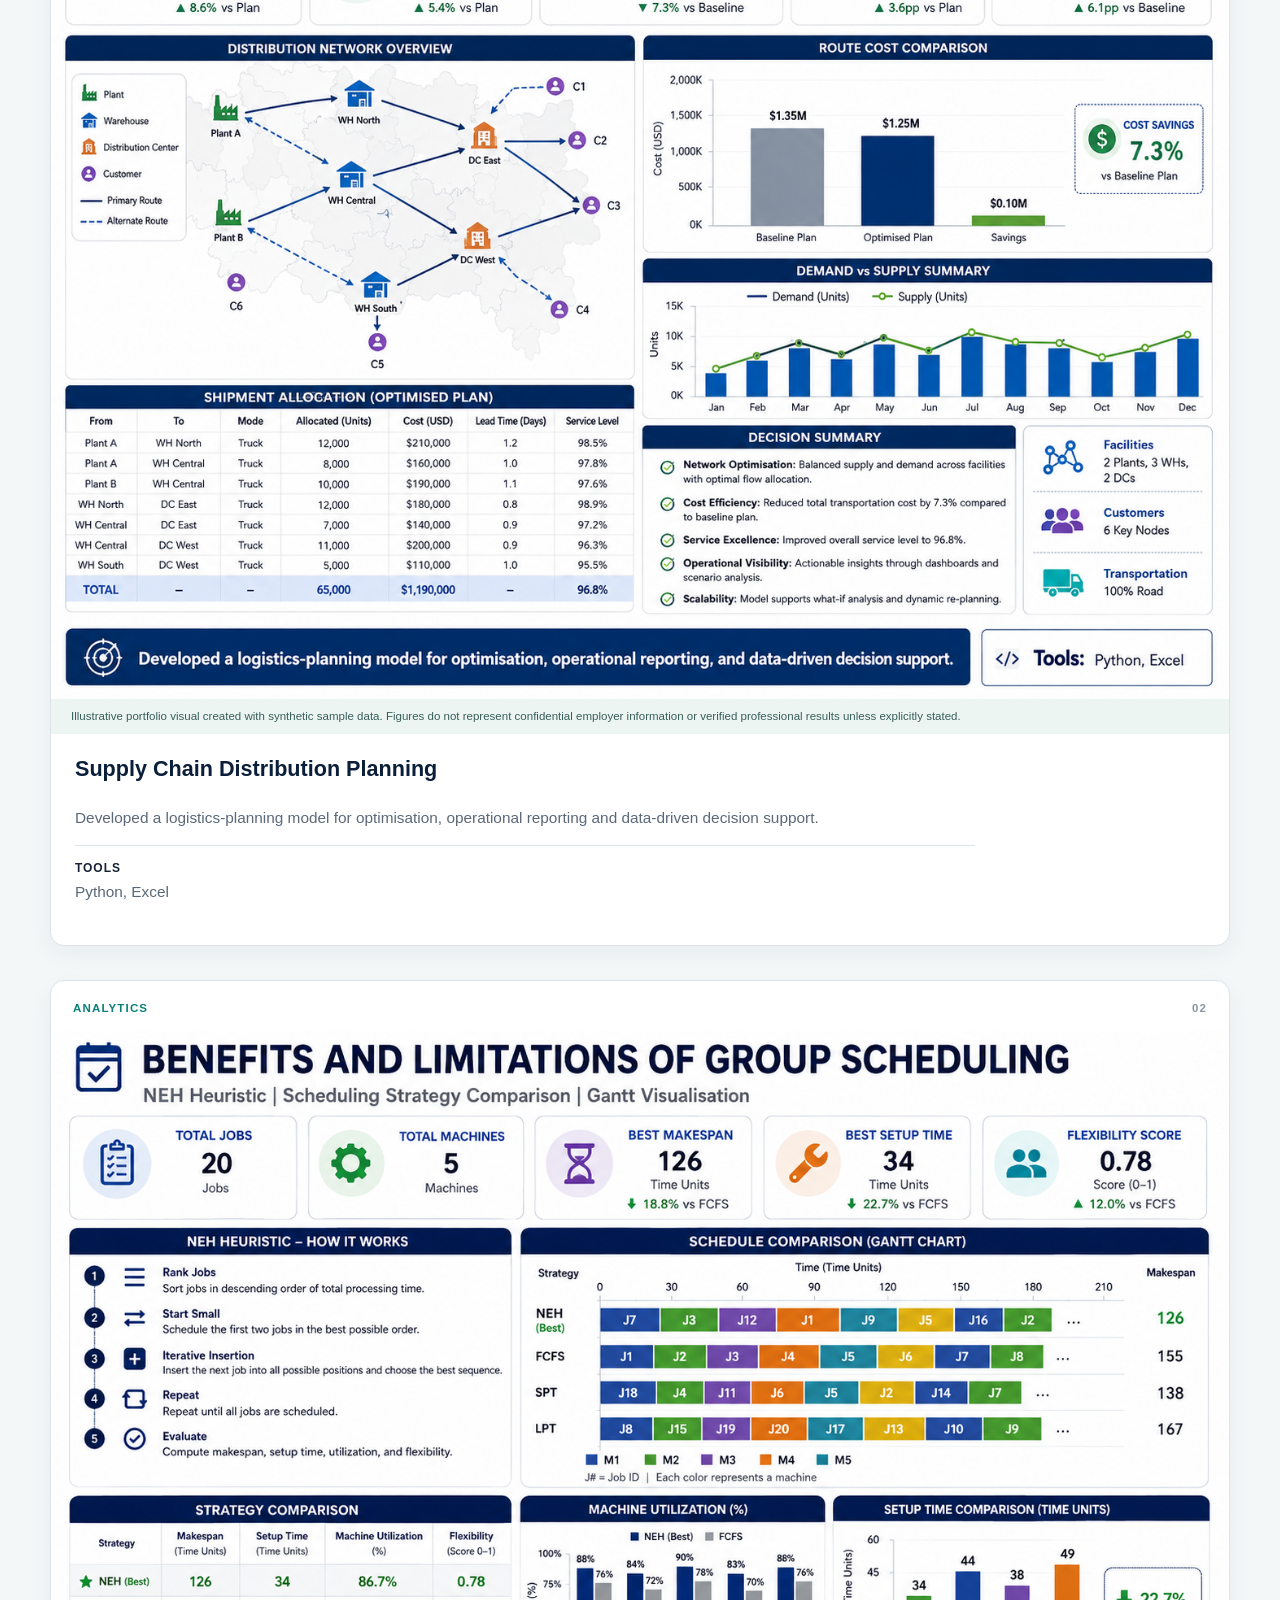
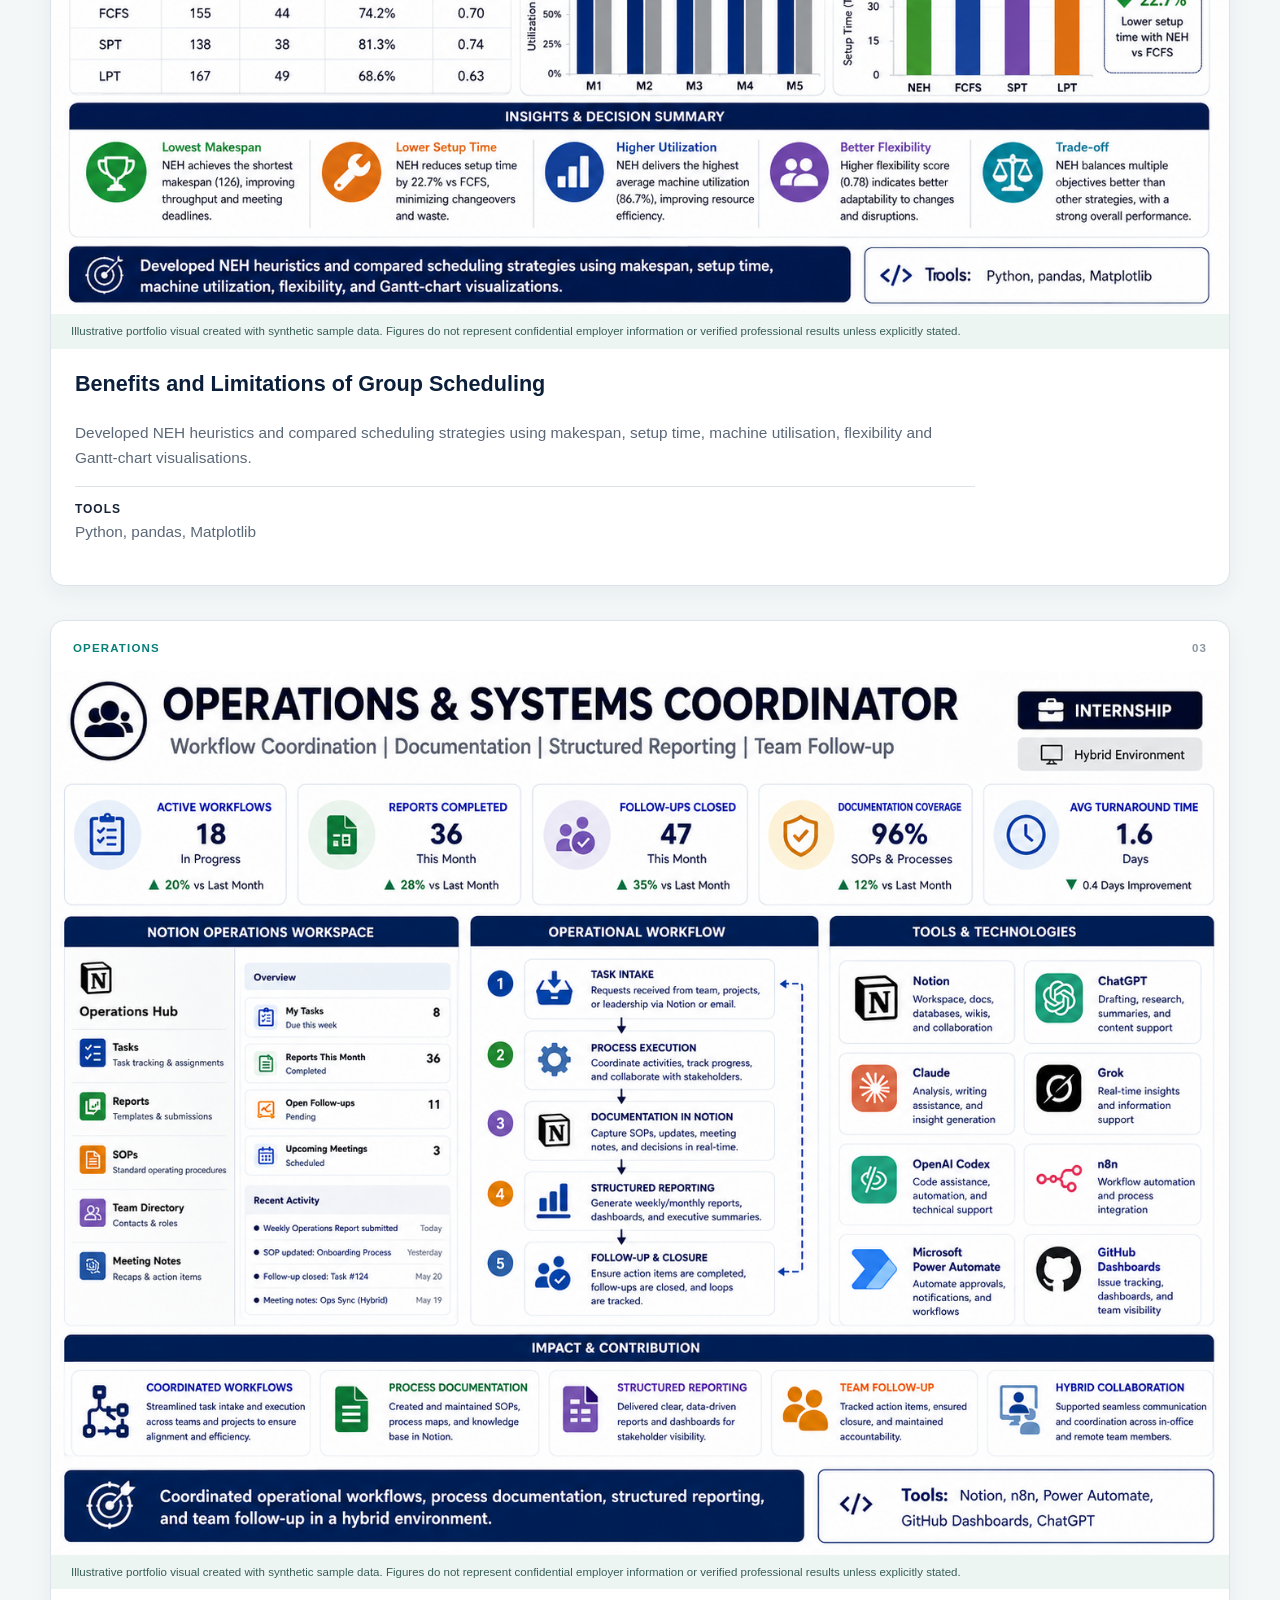
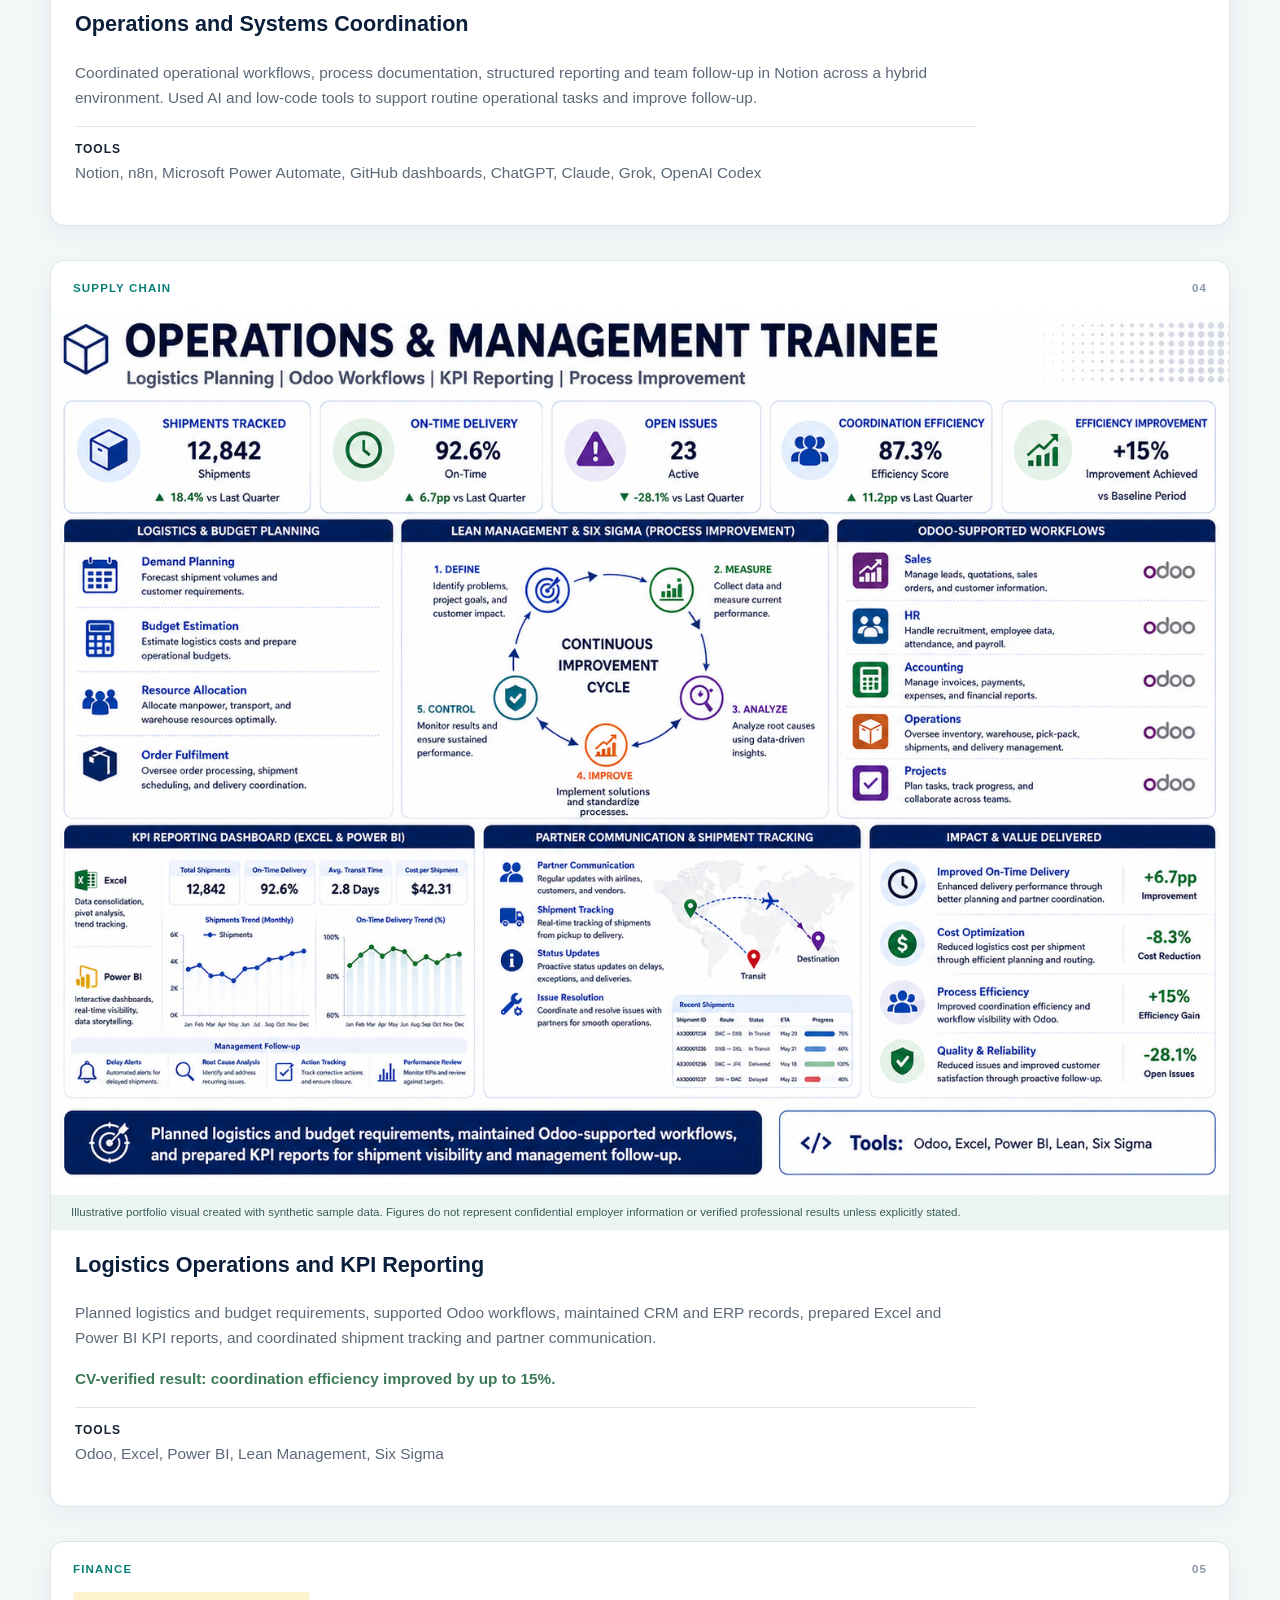
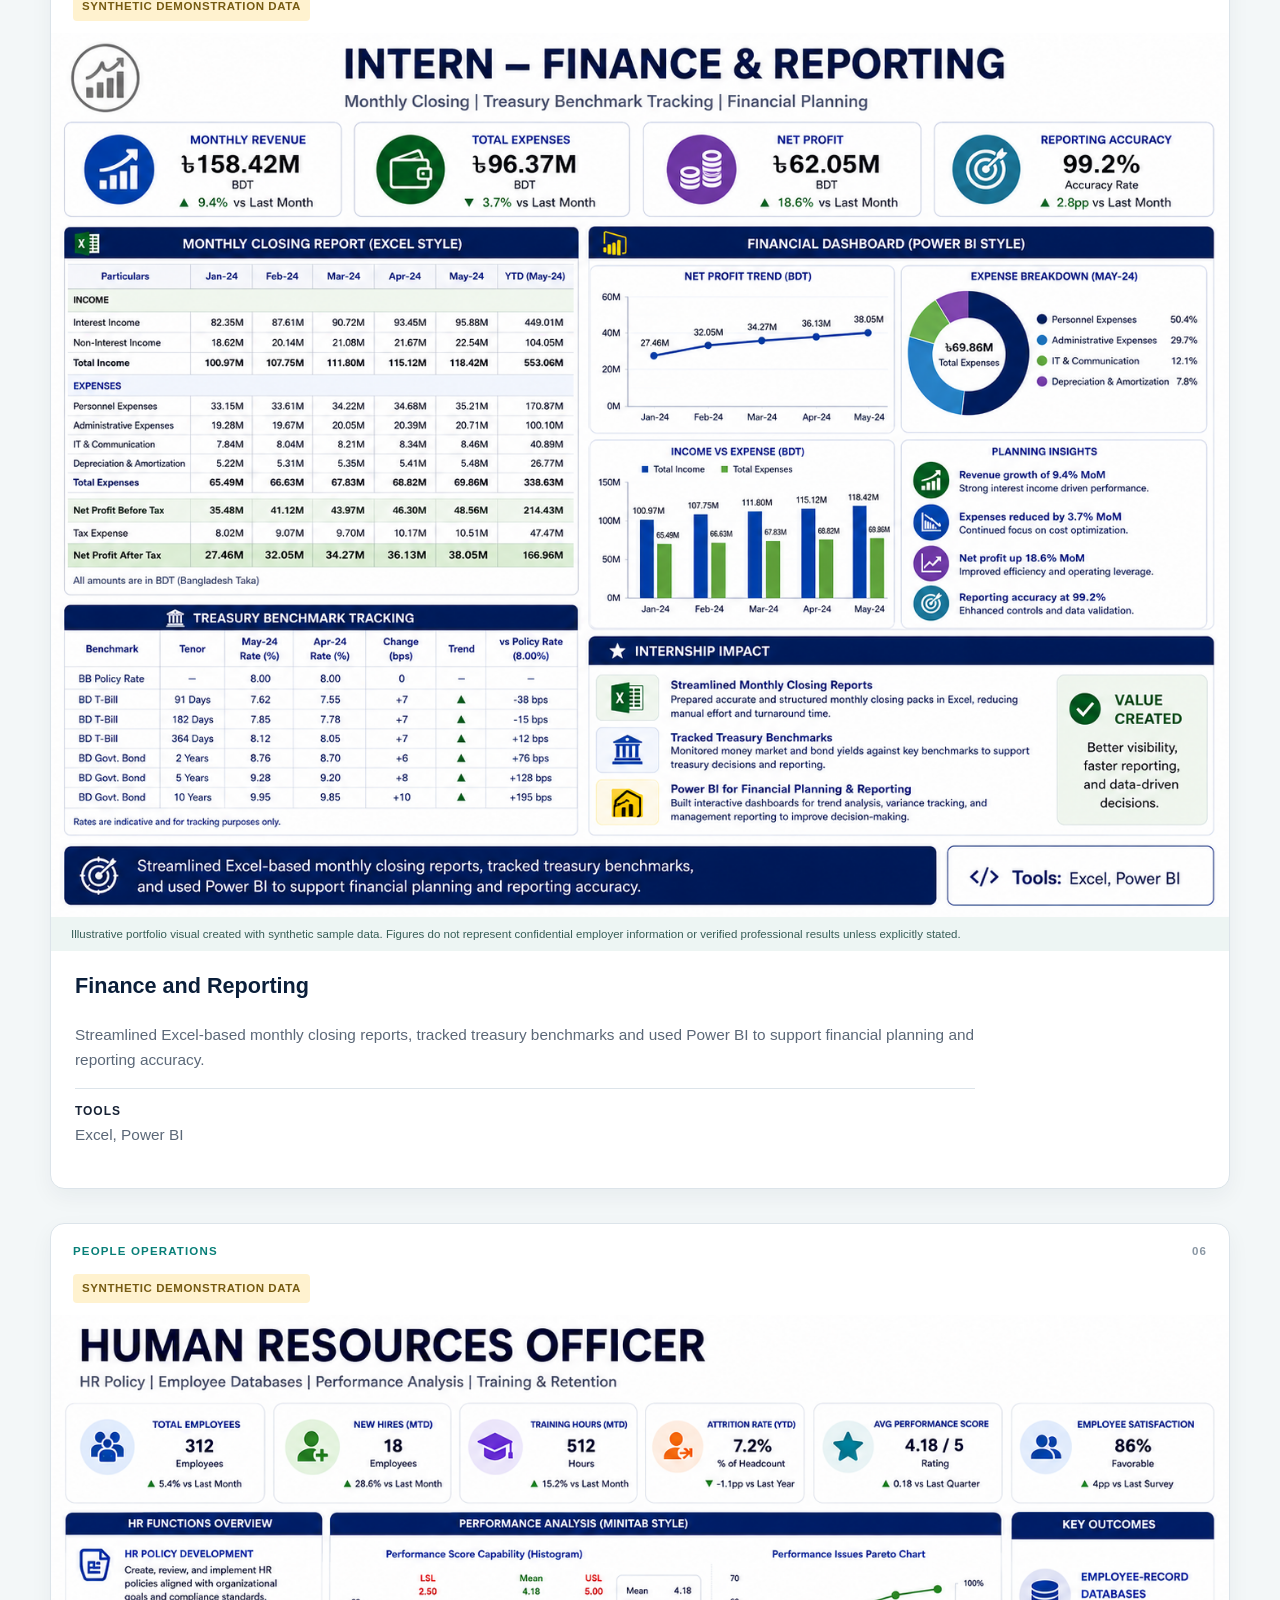
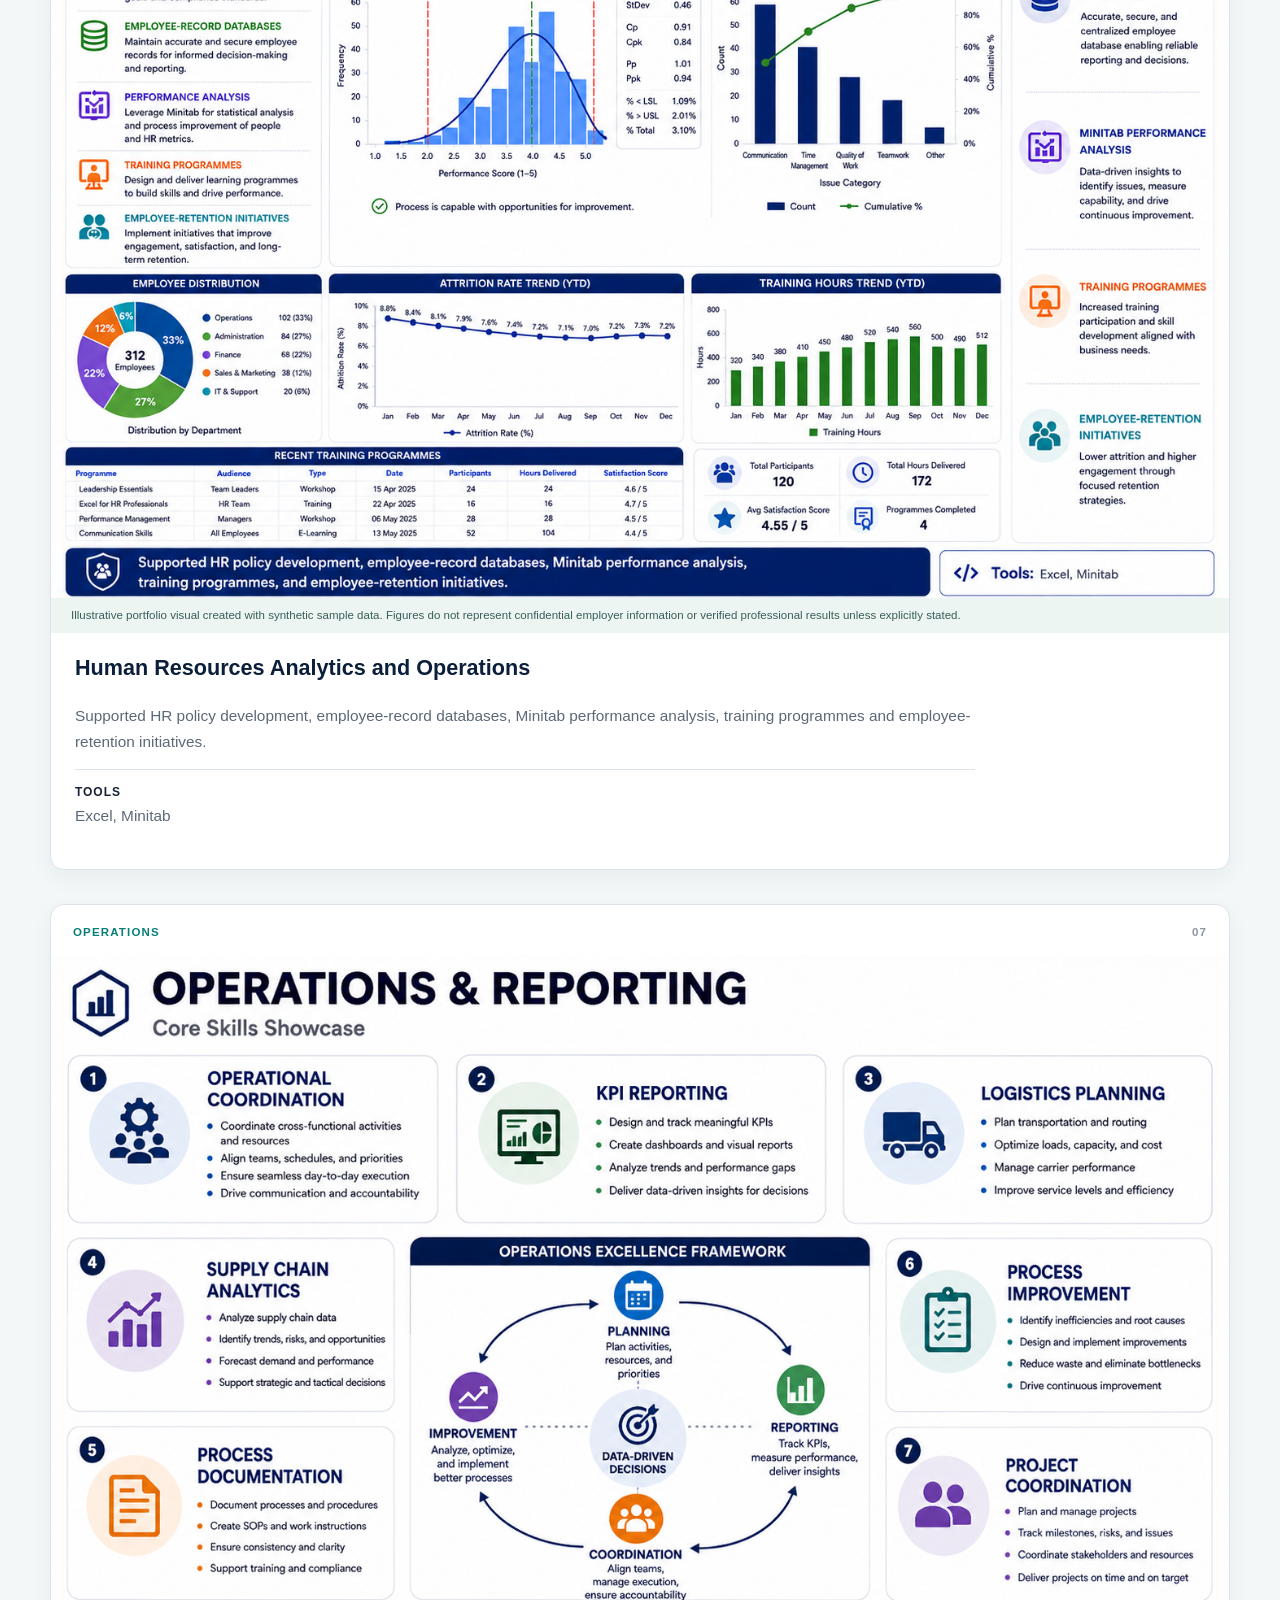
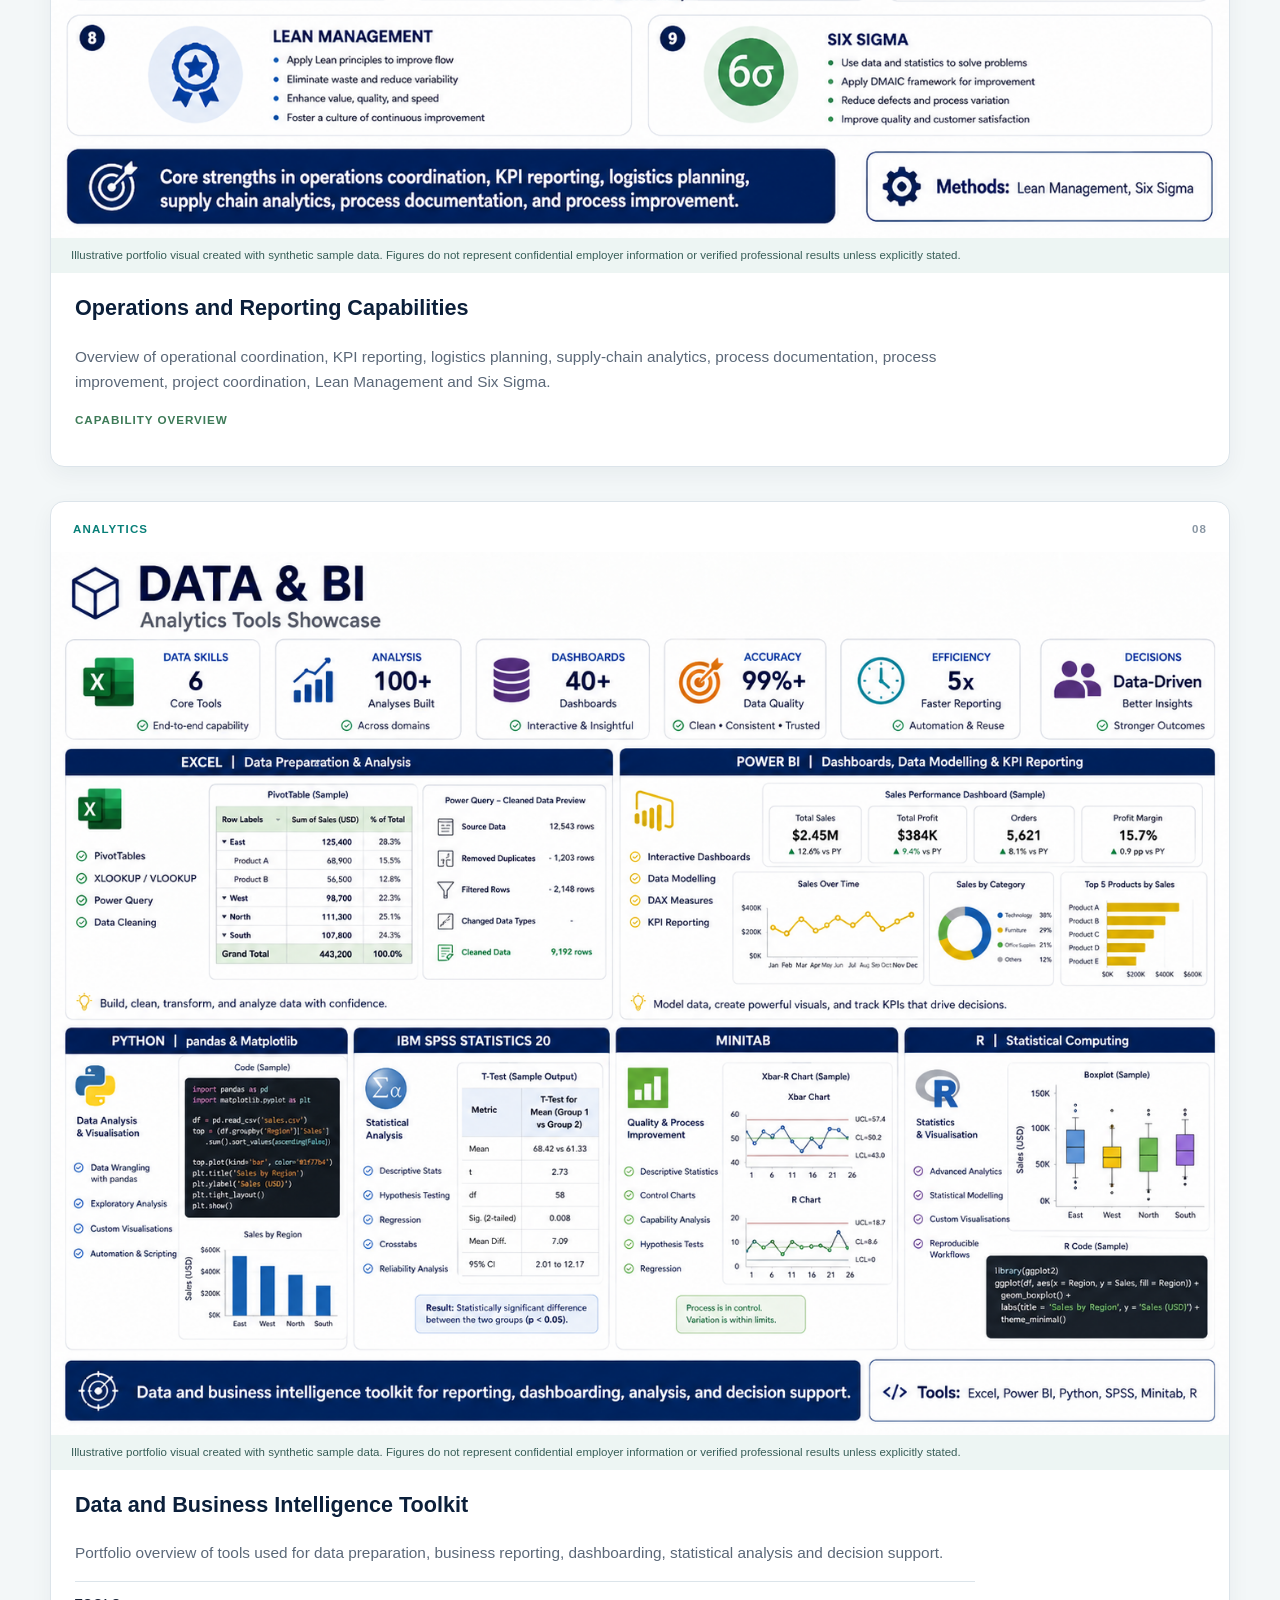
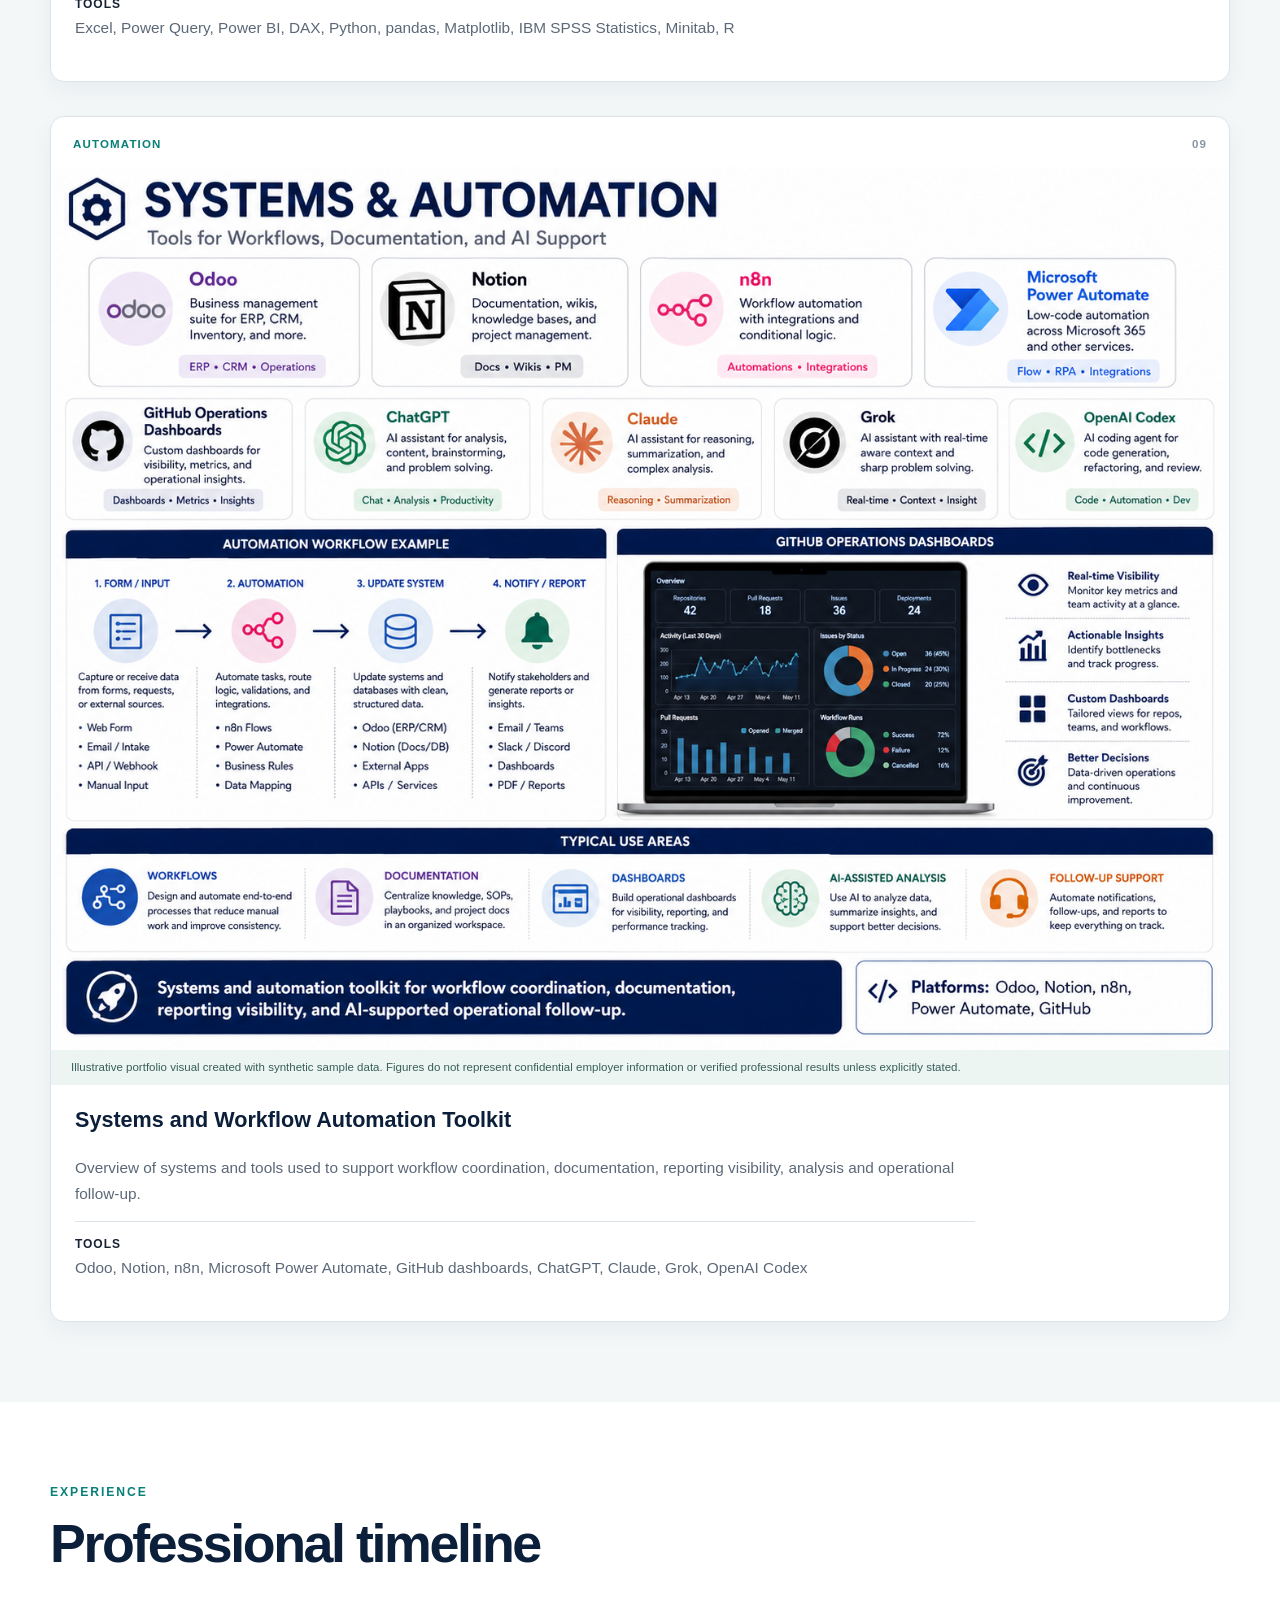
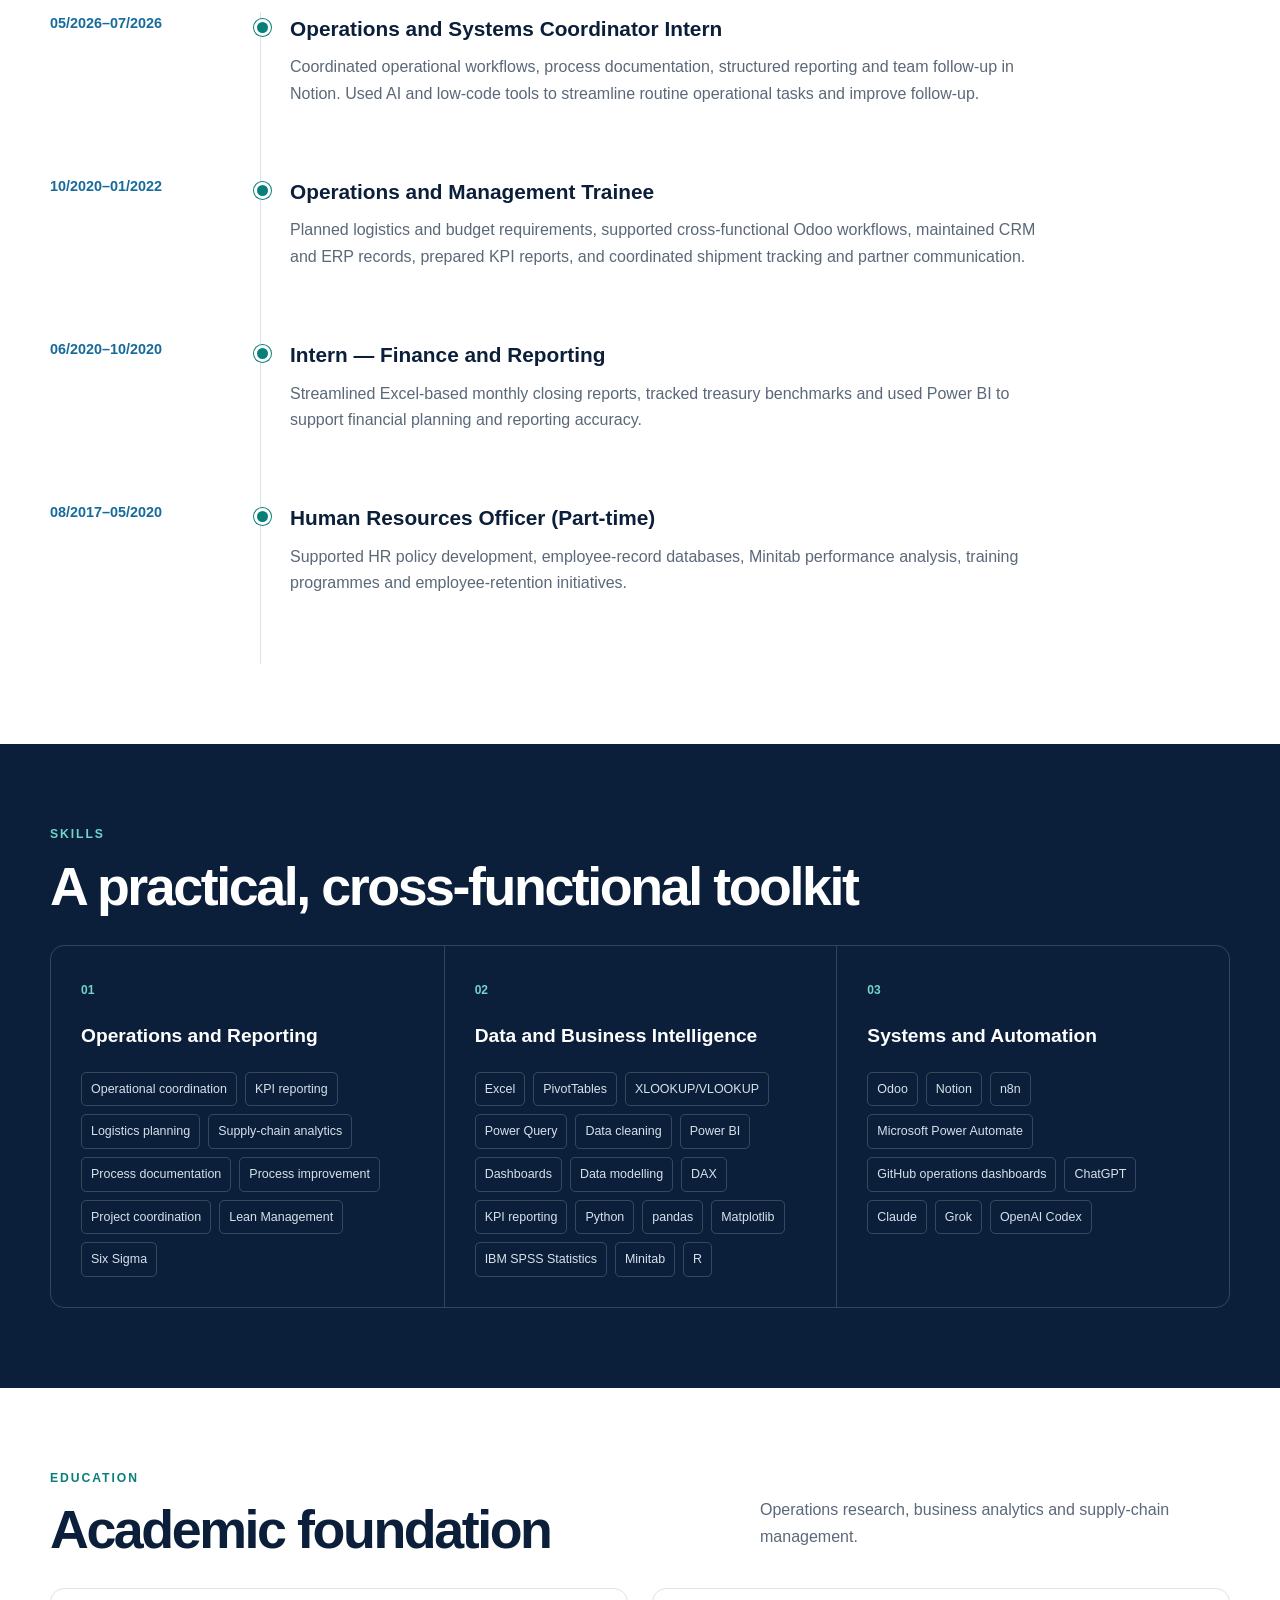
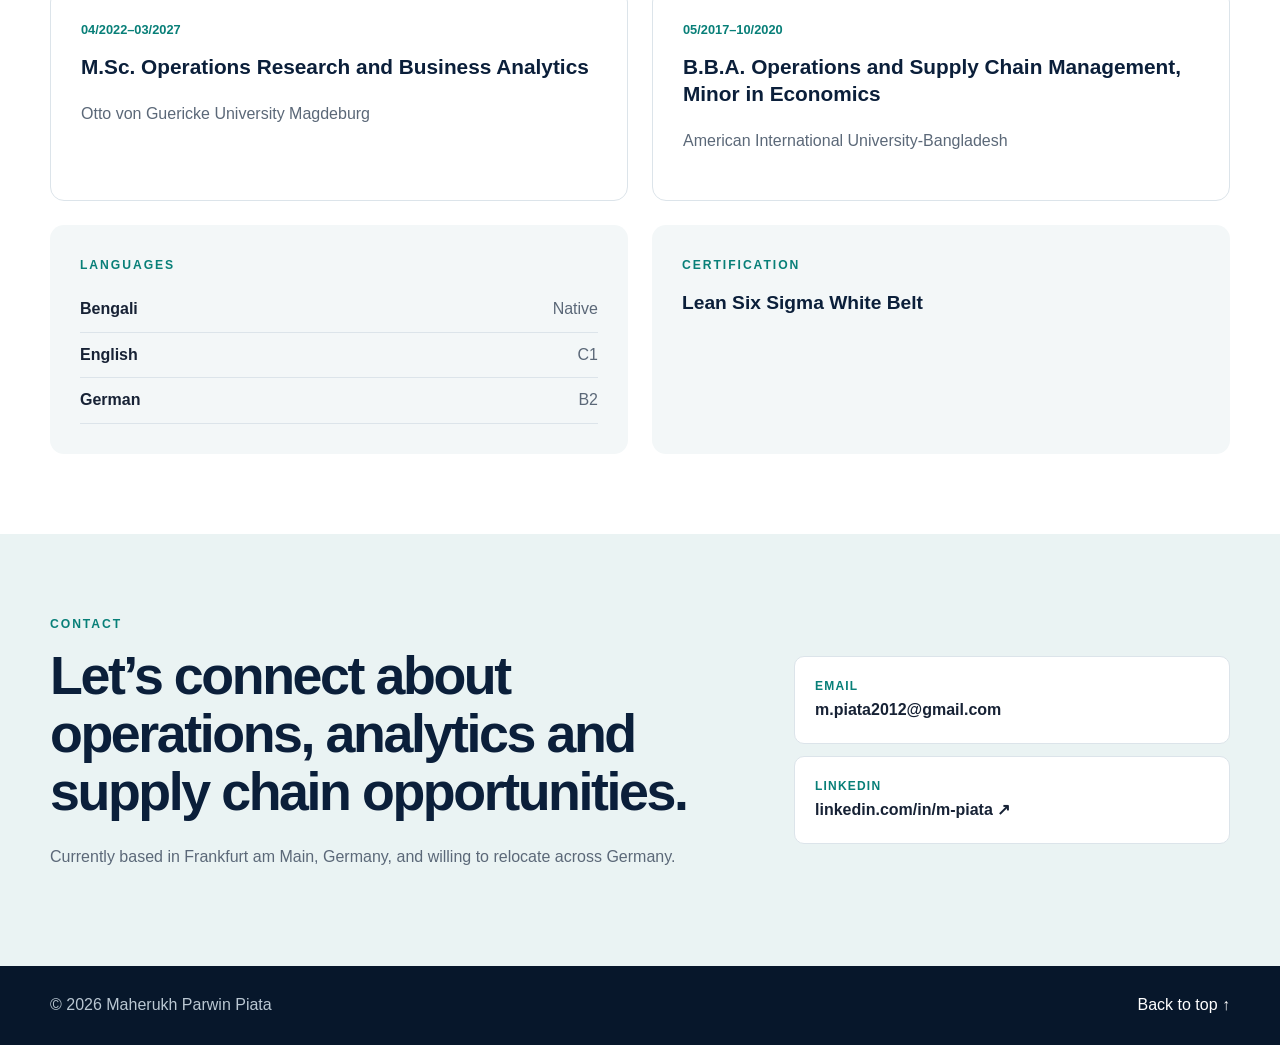
==== commit edec9cbe: "Fix portfolio image layout and navigation" ====
--- a/index.html
+++ b/index.html
@@ -32,7 +32,6 @@
   <a class="skip-link" href="#main-content">Skip to main content</a>
   <header class="site-header">
     <nav class="nav container" aria-label="Primary navigation">
-      <a class="brand" href="#home" aria-label="Maherukh Parwin Piata, home">MP<span>P</span></a>
       <button class="menu-toggle" type="button" aria-expanded="false" aria-controls="nav-links">
         <span class="sr-only">Open navigation menu</span><span aria-hidden="true"></span><span aria-hidden="true"></span><span aria-hidden="true"></span>
       </button>
@@ -96,58 +95,58 @@
         <div class="project-grid">
           <article class="project-card" data-category="supply-chain">
             <div class="card-top"><span class="category">Supply Chain</span><span class="number">01</span></div>
-            <button class="image-button" type="button" data-lightbox aria-label="Enlarge Supply Chain Distribution Planning visual"><img src="assets/images/supply-chain-distribution-planning.png" alt="Illustrative dashboard for supply chain distribution planning" width="1448" height="1086" loading="lazy"><span>View visual</span></button>
-            <p class="disclaimer">Illustrative portfolio visual created with synthetic sample data. Numerical figures do not represent confidential employer information or verified professional results unless explicitly stated.</p>
+            <button class="image-button" type="button" data-lightbox aria-label="View full Supply Chain Distribution Planning visual"><img src="assets/images/supply-chain-distribution-planning.png" alt="Illustrative dashboard for supply chain distribution planning" width="1448" height="1086" loading="lazy"></button>
+            <p class="disclaimer">Illustrative portfolio visual created with synthetic sample data. Figures do not represent confidential employer information or verified professional results unless explicitly stated.</p>
             <div class="card-body"><h3>Supply Chain Distribution Planning</h3><p>Developed a logistics-planning model for optimisation, operational reporting and data-driven decision support.</p><p class="tools"><strong>Tools</strong> Python, Excel</p></div>
           </article>
           <article class="project-card" data-category="analytics">
             <div class="card-top"><span class="category">Analytics</span><span class="number">02</span></div>
-            <button class="image-button" type="button" data-lightbox aria-label="Enlarge group scheduling visual"><img src="assets/images/group-scheduling-neh.png" alt="Illustrative comparison of NEH group scheduling strategies" width="1448" height="1086" loading="lazy"><span>View visual</span></button>
-            <p class="disclaimer">Illustrative portfolio visual created with synthetic sample data. Numerical figures do not represent confidential employer information or verified professional results unless explicitly stated.</p>
+            <button class="image-button" type="button" data-lightbox aria-label="View full group scheduling visual"><img src="assets/images/group-scheduling-neh.png" alt="Illustrative comparison of NEH group scheduling strategies" width="1448" height="1086" loading="lazy"></button>
+            <p class="disclaimer">Illustrative portfolio visual created with synthetic sample data. Figures do not represent confidential employer information or verified professional results unless explicitly stated.</p>
             <div class="card-body"><h3>Benefits and Limitations of Group Scheduling</h3><p>Developed NEH heuristics and compared scheduling strategies using makespan, setup time, machine utilisation, flexibility and Gantt-chart visualisations.</p><p class="tools"><strong>Tools</strong> Python, pandas, Matplotlib</p></div>
           </article>
           <article class="project-card" data-category="operations">
             <div class="card-top"><span class="category">Operations</span><span class="number">03</span></div>
-            <button class="image-button" type="button" data-lightbox aria-label="Enlarge operations and systems coordination visual"><img src="assets/images/operations-systems-coordinator.png" alt="Illustrative operations and systems coordination overview" width="1448" height="1086" loading="lazy"><span>View visual</span></button>
-            <p class="disclaimer">Illustrative portfolio visual created with synthetic sample data. Numerical figures do not represent confidential employer information or verified professional results unless explicitly stated.</p>
+            <button class="image-button" type="button" data-lightbox aria-label="View full operations and systems coordination visual"><img src="assets/images/operations-systems-coordinator.png" alt="Illustrative operations and systems coordination overview" width="1448" height="1086" loading="lazy"></button>
+            <p class="disclaimer">Illustrative portfolio visual created with synthetic sample data. Figures do not represent confidential employer information or verified professional results unless explicitly stated.</p>
             <div class="card-body"><h3>Operations and Systems Coordination</h3><p>Coordinated operational workflows, process documentation, structured reporting and team follow-up in Notion across a hybrid environment. Used AI and low-code tools to support routine operational tasks and improve follow-up.</p><p class="tools"><strong>Tools</strong> Notion, n8n, Microsoft Power Automate, GitHub dashboards, ChatGPT, Claude, Grok, OpenAI Codex</p></div>
           </article>
           <article class="project-card" data-category="supply-chain">
             <div class="card-top"><span class="category">Supply Chain</span><span class="number">04</span></div>
-            <button class="image-button" type="button" data-lightbox aria-label="Enlarge logistics operations and KPI reporting visual"><img src="assets/images/operations-management-trainee.png" alt="Illustrative logistics operations and KPI reporting dashboard" width="1448" height="1086" loading="lazy"><span>View visual</span></button>
-            <p class="disclaimer">Illustrative portfolio visual created with synthetic sample data. Numerical figures do not represent confidential employer information or verified professional results unless explicitly stated.</p>
+            <button class="image-button" type="button" data-lightbox aria-label="View full logistics operations and KPI reporting visual"><img src="assets/images/operations-management-trainee.png" alt="Illustrative logistics operations and KPI reporting dashboard" width="1448" height="1086" loading="lazy"></button>
+            <p class="disclaimer">Illustrative portfolio visual created with synthetic sample data. Figures do not represent confidential employer information or verified professional results unless explicitly stated.</p>
             <div class="card-body"><h3>Logistics Operations and KPI Reporting</h3><p>Planned logistics and budget requirements, supported Odoo workflows, maintained CRM and ERP records, prepared Excel and Power BI KPI reports, and coordinated shipment tracking and partner communication.</p><p class="verified-note">CV-verified result: coordination efficiency improved by up to 15%.</p><p class="tools"><strong>Tools</strong> Odoo, Excel, Power BI, Lean Management, Six Sigma</p></div>
           </article>
           <article class="project-card" data-category="finance">
             <div class="card-top"><span class="category">Finance</span><span class="number">05</span></div>
             <p class="synthetic-label">Synthetic demonstration data</p>
-            <button class="image-button" type="button" data-lightbox aria-label="Enlarge finance and reporting visual"><img src="assets/images/finance-reporting-intern.png" alt="Finance and reporting dashboard using synthetic demonstration data" width="1448" height="1086" loading="lazy"><span>View visual</span></button>
-            <p class="disclaimer">Illustrative portfolio visual created with synthetic sample data. Numerical figures do not represent confidential employer information or verified professional results unless explicitly stated.</p>
+            <button class="image-button" type="button" data-lightbox aria-label="View full finance and reporting visual"><img src="assets/images/finance-reporting-intern.png" alt="Finance and reporting dashboard using synthetic demonstration data" width="1448" height="1086" loading="lazy"></button>
+            <p class="disclaimer">Illustrative portfolio visual created with synthetic sample data. Figures do not represent confidential employer information or verified professional results unless explicitly stated.</p>
             <div class="card-body"><h3>Finance and Reporting</h3><p>Streamlined Excel-based monthly closing reports, tracked treasury benchmarks and used Power BI to support financial planning and reporting accuracy.</p><p class="tools"><strong>Tools</strong> Excel, Power BI</p></div>
           </article>
           <article class="project-card" data-category="people-operations">
             <div class="card-top"><span class="category">People Operations</span><span class="number">06</span></div>
             <p class="synthetic-label">Synthetic demonstration data</p>
-            <button class="image-button" type="button" data-lightbox aria-label="Enlarge human resources analytics visual"><img src="assets/images/human-resources-officer.png" alt="Human resources analytics dashboard using synthetic demonstration data" width="1448" height="1086" loading="lazy"><span>View visual</span></button>
-            <p class="disclaimer">Illustrative portfolio visual created with synthetic sample data. Numerical figures do not represent confidential employer information or verified professional results unless explicitly stated.</p>
+            <button class="image-button" type="button" data-lightbox aria-label="View full human resources analytics visual"><img src="assets/images/human-resources-officer.png" alt="Human resources analytics dashboard using synthetic demonstration data" width="1448" height="1086" loading="lazy"></button>
+            <p class="disclaimer">Illustrative portfolio visual created with synthetic sample data. Figures do not represent confidential employer information or verified professional results unless explicitly stated.</p>
             <div class="card-body"><h3>Human Resources Analytics and Operations</h3><p>Supported HR policy development, employee-record databases, Minitab performance analysis, training programmes and employee-retention initiatives.</p><p class="tools"><strong>Tools</strong> Excel, Minitab</p></div>
           </article>
           <article class="project-card" data-category="operations">
             <div class="card-top"><span class="category">Operations</span><span class="number">07</span></div>
-            <button class="image-button" type="button" data-lightbox aria-label="Enlarge operations and reporting capabilities visual"><img src="assets/images/operations-reporting-skills.png" alt="Illustrative overview of operations and reporting capabilities" width="1448" height="1086" loading="lazy"><span>View visual</span></button>
-            <p class="disclaimer">Illustrative portfolio visual created with synthetic sample data. Numerical figures do not represent confidential employer information or verified professional results unless explicitly stated.</p>
+            <button class="image-button" type="button" data-lightbox aria-label="View full operations and reporting capabilities visual"><img src="assets/images/operations-reporting-skills.png" alt="Illustrative overview of operations and reporting capabilities" width="1448" height="1086" loading="lazy"></button>
+            <p class="disclaimer">Illustrative portfolio visual created with synthetic sample data. Figures do not represent confidential employer information or verified professional results unless explicitly stated.</p>
             <div class="card-body"><h3>Operations and Reporting Capabilities</h3><p>Overview of operational coordination, KPI reporting, logistics planning, supply-chain analytics, process documentation, process improvement, project coordination, Lean Management and Six Sigma.</p><p class="capability-note">Capability overview</p></div>
           </article>
           <article class="project-card" data-category="analytics">
             <div class="card-top"><span class="category">Analytics</span><span class="number">08</span></div>
-            <button class="image-button" type="button" data-lightbox aria-label="Enlarge data and business intelligence toolkit visual"><img src="assets/images/data-bi-skills.png" alt="Illustrative data and business intelligence toolkit overview" width="1448" height="1086" loading="lazy"><span>View visual</span></button>
-            <p class="disclaimer">Illustrative portfolio visual created with synthetic sample data. Numerical figures do not represent confidential employer information or verified professional results unless explicitly stated.</p>
+            <button class="image-button" type="button" data-lightbox aria-label="View full data and business intelligence toolkit visual"><img src="assets/images/data-bi-skills.png" alt="Illustrative data and business intelligence toolkit overview" width="1448" height="1086" loading="lazy"></button>
+            <p class="disclaimer">Illustrative portfolio visual created with synthetic sample data. Figures do not represent confidential employer information or verified professional results unless explicitly stated.</p>
             <div class="card-body"><h3>Data and Business Intelligence Toolkit</h3><p>Portfolio overview of tools used for data preparation, business reporting, dashboarding, statistical analysis and decision support.</p><p class="tools"><strong>Tools</strong> Excel, Power Query, Power BI, DAX, Python, pandas, Matplotlib, IBM SPSS Statistics, Minitab, R</p></div>
           </article>
           <article class="project-card" data-category="automation">
             <div class="card-top"><span class="category">Automation</span><span class="number">09</span></div>
-            <button class="image-button" type="button" data-lightbox aria-label="Enlarge systems and workflow automation toolkit visual"><img src="assets/images/systems-automation-skills.png" alt="Illustrative systems and workflow automation toolkit overview" width="1448" height="1086" loading="lazy"><span>View visual</span></button>
-            <p class="disclaimer">Illustrative portfolio visual created with synthetic sample data. Numerical figures do not represent confidential employer information or verified professional results unless explicitly stated.</p>
+            <button class="image-button" type="button" data-lightbox aria-label="View full systems and workflow automation toolkit visual"><img src="assets/images/systems-automation-skills.png" alt="Illustrative systems and workflow automation toolkit overview" width="1448" height="1086" loading="lazy"></button>
+            <p class="disclaimer">Illustrative portfolio visual created with synthetic sample data. Figures do not represent confidential employer information or verified professional results unless explicitly stated.</p>
             <div class="card-body"><h3>Systems and Workflow Automation Toolkit</h3><p>Overview of systems and tools used to support workflow coordination, documentation, reporting visibility, analysis and operational follow-up.</p><p class="tools"><strong>Tools</strong> Odoo, Notion, n8n, Microsoft Power Automate, GitHub dashboards, ChatGPT, Claude, Grok, OpenAI Codex</p></div>
           </article>
         </div>
--- a/styles.css
+++ b/styles.css
@@ -1,14 +1,14 @@
 :root{--navy:#0b1f3a;--navy-2:#142d4f;--blue:#176b9c;--teal:#087f78;--green:#3d7a57;--ink:#172235;--muted:#5b6878;--line:#dce4ea;--soft:#f3f7f8;--white:#fff;--shadow:0 16px 38px rgba(11,31,58,.09);--radius:14px;--max:1180px}
 *{box-sizing:border-box}html{scroll-behavior:smooth;scroll-padding-top:82px}body{margin:0;color:var(--ink);background:var(--white);font-family:Inter,ui-sans-serif,-apple-system,BlinkMacSystemFont,"Segoe UI",sans-serif;line-height:1.65}body.modal-open{overflow:hidden}img{max-width:100%;display:block}a{color:inherit}button{font:inherit}.container{width:min(calc(100% - 40px),var(--max));margin-inline:auto}.sr-only{position:absolute;width:1px;height:1px;padding:0;margin:-1px;overflow:hidden;clip:rect(0,0,0,0);white-space:nowrap;border:0}.skip-link{position:fixed;z-index:200;left:16px;top:12px;transform:translateY(-150%);background:var(--white);color:var(--navy);padding:10px 16px;border:2px solid var(--blue);border-radius:8px}.skip-link:focus{transform:none}:focus-visible{outline:3px solid #f2b84b;outline-offset:3px}
-.site-header{position:sticky;top:0;z-index:100;background:rgba(255,255,255,.94);border-bottom:1px solid rgba(220,228,234,.8);backdrop-filter:blur(12px)}.nav{height:72px;display:flex;align-items:center;justify-content:space-between}.brand{text-decoration:none;font-size:1.22rem;font-weight:850;letter-spacing:.06em;color:var(--navy)}.brand span{color:var(--teal)}.nav-links{display:flex;gap:26px;list-style:none;margin:0;padding:0}.nav-links a{text-decoration:none;font-size:.9rem;font-weight:650;color:#364355}.nav-links a:hover,.nav-links a:focus-visible{color:var(--blue)}.menu-toggle{display:none;background:none;border:0;padding:8px}.menu-toggle span:not(.sr-only){display:block;width:24px;height:2px;background:var(--navy);margin:5px}
-.hero{min-height:calc(100vh - 72px);display:grid;align-items:center;padding:86px 0;background:linear-gradient(90deg,rgba(243,247,248,.8) 1px,transparent 1px),linear-gradient(rgba(243,247,248,.8) 1px,transparent 1px);background-size:40px 40px}.hero-grid{display:grid;grid-template-columns:minmax(0,1.45fr) minmax(300px,.65fr);gap:90px;align-items:center}.eyebrow,.section-kicker,.panel-label{text-transform:uppercase;letter-spacing:.16em;font-size:.76rem;font-weight:800;color:var(--teal)}h1,h2,h3,p{margin-top:0}h1{max-width:820px;margin-bottom:14px;font-size:clamp(3rem,7vw,6.1rem);line-height:.96;letter-spacing:-.065em;color:var(--navy)}.headline{font-size:clamp(1.05rem,2vw,1.35rem);font-weight:720;color:var(--blue)}.headline span{color:#a4b1bd;padding:0 .35em}.hero-copy{max-width:690px;font-size:1.1rem;color:var(--muted)}.button-row{display:flex;flex-wrap:wrap;gap:12px;margin-top:30px}.button{min-height:47px;display:inline-flex;align-items:center;justify-content:center;padding:10px 18px;border:1px solid transparent;border-radius:8px;text-decoration:none;font-size:.92rem;font-weight:750}.button.primary{background:var(--navy);color:var(--white)}.button.primary:hover{background:var(--blue)}.button.secondary{background:var(--white);border-color:var(--navy);color:var(--navy)}.button.text-button{padding-inline:10px;color:var(--blue)}.hero-panel{background:var(--navy);color:var(--white);padding:34px;border-radius:var(--radius);box-shadow:var(--shadow)}.hero-panel .panel-label{color:#70d4ca}.hero-panel ul{list-style:none;padding:0;margin:24px 0}.hero-panel li{display:flex;gap:16px;padding:15px 0;border-bottom:1px solid rgba(255,255,255,.14);font-weight:650}.hero-panel li span{color:#70d4ca;font-size:.75rem}.hero-panel>p:last-child{margin:22px 0 0;color:#c7d3df;font-size:.9rem}
-.section{padding:105px 0}.section-tint{background:var(--soft)}.split-heading{display:grid;grid-template-columns:.85fr 1.15fr;gap:100px}.section h2{font-size:clamp(2.1rem,4.2vw,3.65rem);line-height:1.08;letter-spacing:-.045em;color:var(--navy);margin-bottom:34px}.prose{font-size:1.06rem;color:var(--muted)}.prose p+ p{margin-top:24px}.section-intro{display:flex;justify-content:space-between;gap:60px;align-items:end;margin-bottom:36px}.section-intro h2{margin:0}.section-intro>p{max-width:470px;margin-bottom:8px;color:var(--muted)}
-.filters{display:flex;gap:8px;flex-wrap:wrap;margin:34px 0}.filter{border:1px solid #c6d1d9;background:var(--white);color:#405064;border-radius:999px;padding:8px 14px;cursor:pointer;font-size:.86rem;font-weight:700}.filter:hover,.filter.active{background:var(--navy);border-color:var(--navy);color:var(--white)}.project-grid{display:grid;grid-template-columns:repeat(2,minmax(0,1fr));gap:26px}.project-card{display:flex;flex-direction:column;min-width:0;background:var(--white);border:1px solid var(--line);box-shadow:0 8px 24px rgba(11,31,58,.05);border-radius:var(--radius);overflow:hidden}.project-card[hidden]{display:none}.card-top{display:flex;justify-content:space-between;padding:18px 20px 13px}.category,.number{font-size:.72rem;font-weight:850;letter-spacing:.1em;text-transform:uppercase;color:var(--teal)}.number{color:#8a97a4}.image-button{position:relative;border:0;padding:0;background:#dfe7eb;cursor:zoom-in;overflow:hidden}.image-button img{width:100%;aspect-ratio:4/3;object-fit:cover;transition:transform .25s ease}.image-button span{position:absolute;right:12px;bottom:12px;padding:7px 11px;border-radius:6px;background:rgba(11,31,58,.9);color:white;font-size:.75rem;font-weight:700}.image-button:hover img{transform:scale(1.015)}.disclaimer{margin:0;padding:10px 20px;background:#edf5f3;color:#385e58;font-size:.72rem;line-height:1.45}.synthetic-label{align-self:flex-start;margin:0 20px 12px;padding:5px 9px;background:#fff2cf;color:#765b12;border-radius:4px;font-size:.72rem;font-weight:800;text-transform:uppercase;letter-spacing:.05em}.card-body{padding:24px 24px 27px}.card-body h3{font-size:1.3rem;line-height:1.25;color:var(--navy)}.card-body>p{color:var(--muted);font-size:.94rem}.tools{padding-top:13px;border-top:1px solid var(--line)}.tools strong{display:block;color:var(--ink);font-size:.75rem;text-transform:uppercase;letter-spacing:.08em}.verified-note,.capability-note{color:var(--green)!important;font-weight:750}.capability-note{text-transform:uppercase;font-size:.73rem!important;letter-spacing:.08em}
+.site-header{position:sticky;top:0;z-index:100;background:rgba(255,255,255,.94);border-bottom:1px solid rgba(220,228,234,.8);backdrop-filter:blur(12px)}.nav{position:relative;height:72px;display:flex;align-items:center;justify-content:center}.nav-links{display:flex;gap:26px;list-style:none;margin:0;padding:0}.nav-links a{text-decoration:none;font-size:.9rem;font-weight:650;color:#364355}.nav-links a:hover,.nav-links a:focus-visible{color:var(--blue)}.menu-toggle{display:none;position:absolute;right:0;background:none;border:0;padding:8px}.menu-toggle span:not(.sr-only){display:block;width:24px;height:2px;background:var(--navy);margin:5px}
+.hero{display:grid;align-items:center;padding:78px 0;background:linear-gradient(90deg,rgba(243,247,248,.8) 1px,transparent 1px),linear-gradient(rgba(243,247,248,.8) 1px,transparent 1px);background-size:40px 40px}.hero-grid{display:grid;grid-template-columns:minmax(0,1.45fr) minmax(300px,.65fr);gap:70px;align-items:center}.eyebrow,.section-kicker,.panel-label{text-transform:uppercase;letter-spacing:.16em;font-size:.76rem;font-weight:800;color:var(--teal)}h1,h2,h3,p{margin-top:0}h1{max-width:820px;margin-bottom:14px;font-size:clamp(3rem,7vw,6.1rem);line-height:.96;letter-spacing:-.065em;color:var(--navy)}.headline{font-size:clamp(1.05rem,2vw,1.35rem);font-weight:720;color:var(--blue)}.headline span{color:#a4b1bd;padding:0 .35em}.hero-copy{max-width:690px;font-size:1.1rem;color:var(--muted)}.button-row{display:flex;flex-wrap:wrap;gap:12px;margin-top:30px}.button{min-height:47px;display:inline-flex;align-items:center;justify-content:center;padding:10px 18px;border:1px solid transparent;border-radius:8px;text-decoration:none;font-size:.92rem;font-weight:750}.button.primary{background:var(--navy);color:var(--white)}.button.primary:hover{background:var(--blue)}.button.secondary{background:var(--white);border-color:var(--navy);color:var(--navy)}.button.text-button{padding-inline:10px;color:var(--blue)}.hero-panel{background:var(--navy);color:var(--white);padding:34px;border-radius:var(--radius);box-shadow:var(--shadow)}.hero-panel .panel-label{color:#70d4ca}.hero-panel ul{list-style:none;padding:0;margin:24px 0}.hero-panel li{display:flex;gap:16px;padding:15px 0;border-bottom:1px solid rgba(255,255,255,.14);font-weight:650}.hero-panel li span{color:#70d4ca;font-size:.75rem}.hero-panel>p:last-child{margin:22px 0 0;color:#c7d3df;font-size:.9rem}
+.section{padding:80px 0}.section-tint{background:var(--soft)}.split-heading{display:grid;grid-template-columns:.85fr 1.15fr;gap:72px}.section h2{font-size:clamp(2.1rem,4.2vw,3.65rem);line-height:1.08;letter-spacing:-.045em;color:var(--navy);margin-bottom:30px}.prose{font-size:1.06rem;color:var(--muted)}.prose p+ p{margin-top:20px}.section-intro{display:flex;justify-content:space-between;gap:48px;align-items:end;margin-bottom:30px}.section-intro h2{margin:0}.section-intro>p{max-width:470px;margin-bottom:8px;color:var(--muted)}
+.filters{display:flex;gap:8px;flex-wrap:wrap;margin:30px 0}.filter{border:1px solid #c6d1d9;background:var(--white);color:#405064;border-radius:999px;padding:8px 14px;cursor:pointer;font-size:.86rem;font-weight:700}.filter:hover,.filter.active{background:var(--navy);border-color:var(--navy);color:var(--white)}.project-grid{display:grid;grid-template-columns:minmax(0,1fr);gap:34px}.project-card{display:flex;flex-direction:column;min-width:0;background:var(--white);border:1px solid var(--line);box-shadow:0 8px 22px rgba(11,31,58,.05);border-radius:var(--radius)}.project-card[hidden]{display:none}.card-top{display:flex;justify-content:space-between;padding:18px 22px 13px}.category,.number{font-size:.72rem;font-weight:850;letter-spacing:.1em;text-transform:uppercase;color:var(--teal)}.number{color:#8a97a4}.image-button{display:block;width:100%;border:0;padding:0;background:var(--white);cursor:zoom-in}.image-button img{display:block;width:100%;height:auto;object-fit:contain;object-position:center;background:var(--white)}.disclaimer{margin:0;padding:9px 20px;background:#edf5f3;color:#385e58;font-size:.72rem;line-height:1.45}.synthetic-label{align-self:flex-start;margin:0 22px 12px;padding:5px 9px;background:#fff2cf;color:#765b12;border-radius:4px;font-size:.72rem;font-weight:800;text-transform:uppercase;letter-spacing:.05em}.card-body{padding:22px 24px 25px}.card-body h3{font-size:1.35rem;line-height:1.25;color:var(--navy)}.card-body>p{max-width:900px;color:var(--muted);font-size:.96rem}.tools{padding-top:13px;border-top:1px solid var(--line)}.tools strong{display:block;color:var(--ink);font-size:.75rem;text-transform:uppercase;letter-spacing:.08em}.verified-note,.capability-note{color:var(--green)!important;font-weight:750}.capability-note{text-transform:uppercase;font-size:.73rem!important;letter-spacing:.08em}
 .timeline{position:relative;margin-top:40px}.timeline:before{content:"";position:absolute;left:210px;top:0;bottom:0;width:1px;background:var(--line)}.timeline article{display:grid;grid-template-columns:180px 1fr;gap:60px;position:relative;padding:0 0 52px}.timeline article:before{content:"";position:absolute;left:204px;top:7px;width:11px;height:11px;border:3px solid var(--white);border-radius:50%;background:var(--teal);box-shadow:0 0 0 1px var(--teal)}.timeline-date{font-weight:750;color:var(--blue);font-size:.9rem}.timeline h3{color:var(--navy);font-size:1.3rem;margin-bottom:8px}.timeline article p{max-width:760px;color:var(--muted)}
 .section-dark{background:var(--navy);color:var(--white)}.section-dark h2{color:var(--white)}.section-dark .section-kicker{color:#70d4ca}.skill-grid{display:grid;grid-template-columns:repeat(3,1fr);border:1px solid rgba(255,255,255,.17);border-radius:var(--radius);overflow:hidden}.skill-grid article{padding:30px}.skill-grid article+article{border-left:1px solid rgba(255,255,255,.17)}.skill-index{color:#70d4ca;font-size:.75rem;font-weight:800}.skill-grid h3{margin:18px 0 20px;font-size:1.2rem}.skill-grid ul{display:flex;flex-wrap:wrap;gap:8px;list-style:none;margin:0;padding:0}.skill-grid li{padding:6px 9px;border:1px solid rgba(255,255,255,.18);border-radius:5px;color:#d7e1ea;font-size:.78rem}
 .education-grid{display:grid;grid-template-columns:1fr 1fr;gap:24px}.education-grid article{padding:30px;border:1px solid var(--line);border-radius:var(--radius)}.education-grid .date{color:var(--teal);font-size:.8rem;font-weight:800}.education-grid h3{font-size:1.3rem;line-height:1.3;color:var(--navy)}.education-grid article>p:last-child{color:var(--muted)}.credentials{display:grid;grid-template-columns:1fr 1fr;gap:24px;margin-top:24px}.credentials>div{padding:30px;background:var(--soft);border-radius:var(--radius)}.credentials ul{list-style:none;margin:0;padding:0}.credentials li{display:flex;justify-content:space-between;padding:9px 0;border-bottom:1px solid var(--line)}.credentials li span{color:var(--muted)}.certificate{font-size:1.2rem;font-weight:750;color:var(--navy)}
 .contact{background:#eaf3f3}.contact-grid{display:grid;grid-template-columns:1.2fr .8fr;gap:90px;align-items:center}.contact h2{margin-bottom:24px}.contact-grid>div>p:last-child{color:var(--muted)}.contact-links{display:grid;gap:12px}.contact-links a{display:block;padding:20px;background:var(--white);border:1px solid var(--line);border-radius:10px;text-decoration:none}.contact-links a:hover{border-color:var(--teal)}.contact-links span{display:block;color:var(--teal);font-size:.75rem;text-transform:uppercase;letter-spacing:.1em;font-weight:800}.contact-links strong{overflow-wrap:anywhere}footer{padding:26px 0;background:#07172b;color:#bac7d2}footer .container{display:flex;justify-content:space-between}footer p{margin:0}footer a{color:white;text-decoration:none}
-.lightbox{position:fixed;z-index:300;inset:0;display:grid;grid-template-columns:70px minmax(0,1100px) 70px;align-items:center;justify-content:center;padding:40px;background:rgba(3,12,24,.96)}.lightbox[hidden]{display:none}.lightbox figure{margin:0}.lightbox img{width:auto;height:auto;max-height:72vh;margin:auto;border-radius:8px}.lightbox figcaption{display:grid;gap:3px;padding-top:14px;text-align:center;color:var(--white)}.lightbox-title{font-size:1rem}.lightbox-description{color:#c7d3df;font-size:.88rem}.lightbox-warning{display:block;max-width:760px;margin:7px auto 0;padding:8px 12px;border:1px solid rgba(112,212,202,.45);border-radius:6px;background:rgba(8,127,120,.2);color:#d8f5f1;font-size:.78rem;line-height:1.45}.lightbox-close,.lightbox-nav{border:0;background:rgba(255,255,255,.12);color:white;border-radius:50%;cursor:pointer}.lightbox-close{position:absolute;top:20px;right:24px;width:46px;height:46px;font-size:2rem}.lightbox-nav{width:48px;height:48px;font-size:2.1rem}.lightbox-nav:hover,.lightbox-close:hover{background:var(--teal)}
-@media(max-width:900px){.hero{min-height:auto}.hero-grid,.split-heading,.contact-grid{grid-template-columns:1fr;gap:50px}.hero-panel{max-width:620px}.section-intro{display:block}.section-intro>p{margin-top:20px}.project-grid{grid-template-columns:1fr}.skill-grid{grid-template-columns:1fr}.skill-grid article+article{border-left:0;border-top:1px solid rgba(255,255,255,.17)}.timeline:before{left:8px}.timeline article{grid-template-columns:1fr;gap:7px;padding-left:36px}.timeline article:before{left:2px}.education-grid,.credentials{grid-template-columns:1fr}.nav-links{position:absolute;left:0;right:0;top:72px;display:none;flex-direction:column;gap:0;padding:12px 20px 20px;background:var(--white);border-bottom:1px solid var(--line);box-shadow:var(--shadow)}.nav-links.open{display:flex}.nav-links a{display:block;padding:10px}.menu-toggle{display:block}.lightbox{grid-template-columns:48px minmax(0,1fr) 48px;padding:24px 10px}}
-@media(max-width:560px){.container{width:min(calc(100% - 28px),var(--max))}.section{padding:76px 0}.hero{padding:64px 0}.headline span{display:none}.headline{max-width:300px}.button-row .button{width:100%}.card-body{padding:20px}.contact-links strong{font-size:.9rem}.lightbox{grid-template-columns:1fr}.lightbox-nav{position:absolute;bottom:24px}.lightbox-nav.previous{left:24px}.lightbox-nav.next{right:24px}.lightbox figure{padding-bottom:58px}footer .container{gap:20px;flex-direction:column}}
+.lightbox{position:fixed;z-index:300;inset:0;display:grid;grid-template-columns:64px minmax(0,1fr) 64px;align-items:center;justify-content:center;padding:24px;background:rgba(3,12,24,.96)}.lightbox[hidden]{display:none}.lightbox figure{width:min(82vw,1448px);margin:0 auto}.lightbox img{display:block;width:auto;height:auto;max-width:95vw;max-height:82vh;object-fit:contain;object-position:center;margin:auto;border-radius:8px}.lightbox figcaption{display:grid;gap:3px;padding-top:12px;text-align:center;color:var(--white)}.lightbox-title{font-size:1rem}.lightbox-description{color:#c7d3df;font-size:.88rem}.lightbox-warning{display:block;max-width:760px;margin:6px auto 0;padding:7px 12px;border:1px solid rgba(112,212,202,.45);border-radius:6px;background:rgba(8,127,120,.2);color:#d8f5f1;font-size:.78rem;line-height:1.4}.lightbox-close,.lightbox-nav{border:0;background:rgba(255,255,255,.12);color:white;border-radius:50%;cursor:pointer}.lightbox-close{position:absolute;top:16px;right:20px;width:46px;height:46px;font-size:2rem}.lightbox-nav{width:48px;height:48px;font-size:2.1rem}.lightbox-nav:hover,.lightbox-close:hover{background:var(--teal)}
+@media(max-width:900px){.hero-grid,.split-heading,.contact-grid{grid-template-columns:1fr;gap:44px}.hero-panel{max-width:620px}.section-intro{display:block}.section-intro>p{margin-top:18px}.skill-grid{grid-template-columns:1fr}.skill-grid article+article{border-left:0;border-top:1px solid rgba(255,255,255,.17)}.timeline:before{left:8px}.timeline article{grid-template-columns:1fr;gap:7px;padding-left:36px}.timeline article:before{left:2px}.education-grid,.credentials{grid-template-columns:1fr}.nav-links{position:absolute;left:0;right:0;top:72px;display:none;flex-direction:column;gap:0;padding:12px 20px 20px;background:var(--white);border-bottom:1px solid var(--line);box-shadow:var(--shadow)}.nav-links.open{display:flex}.nav-links a{display:block;padding:10px}.menu-toggle{display:block}.lightbox{grid-template-columns:48px minmax(0,1fr) 48px;padding:20px 8px}.lightbox figure{width:min(82vw,1448px)}}
+@media(max-width:560px){.container{width:min(calc(100% - 28px),var(--max))}.section{padding:56px 0}.hero{padding:56px 0}.headline span{display:none}.headline{max-width:300px}.button-row .button{width:100%}.card-top{padding-inline:18px}.synthetic-label{margin-inline:18px}.card-body{padding:20px}.contact-links strong{font-size:.9rem}.lightbox{grid-template-columns:1fr;padding:16px 8px}.lightbox-nav{position:absolute;bottom:18px}.lightbox-nav.previous{left:24px}.lightbox-nav.next{right:24px}.lightbox figure{width:min(95vw,1448px);padding-bottom:58px}.lightbox img{max-width:95vw;max-height:82vh}footer .container{gap:20px;flex-direction:column}}
 @media(prefers-reduced-motion:reduce){html{scroll-behavior:auto}*,*::before,*::after{animation-duration:.01ms!important;transition-duration:.01ms!important}}
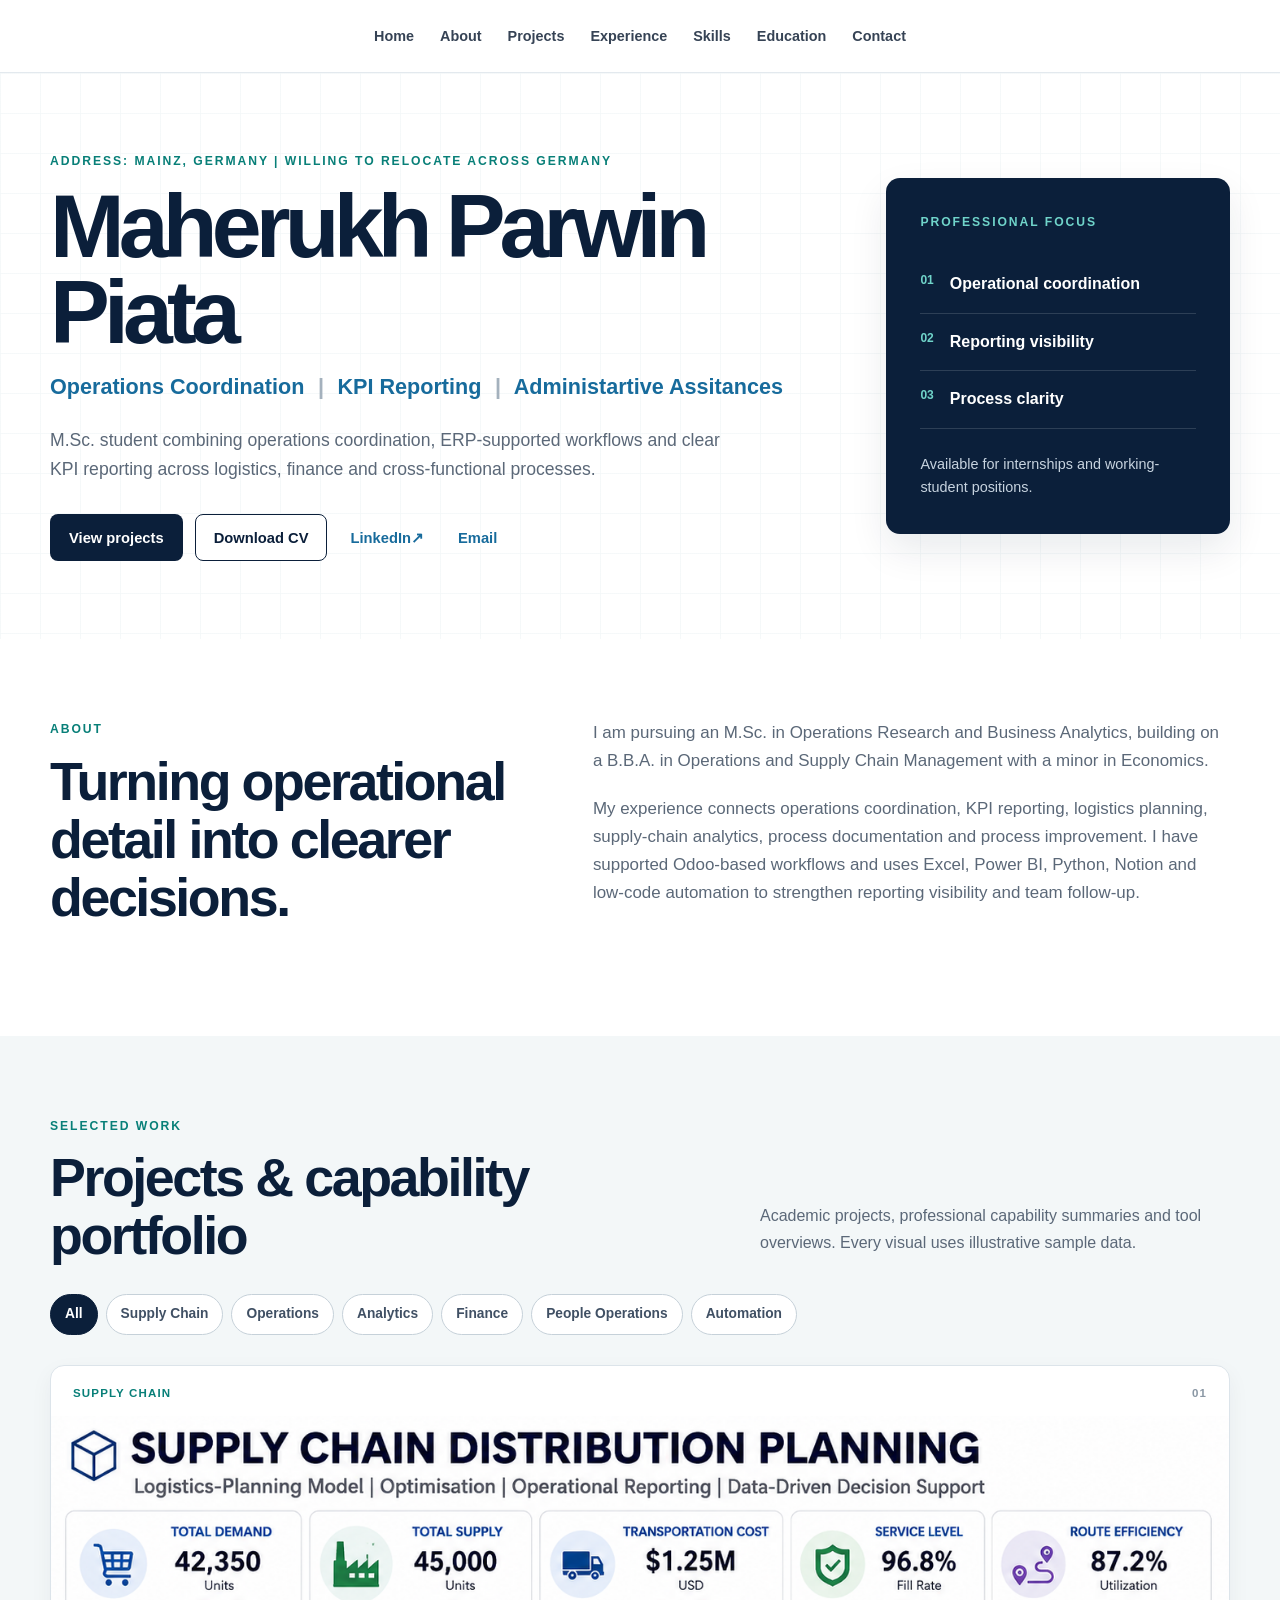
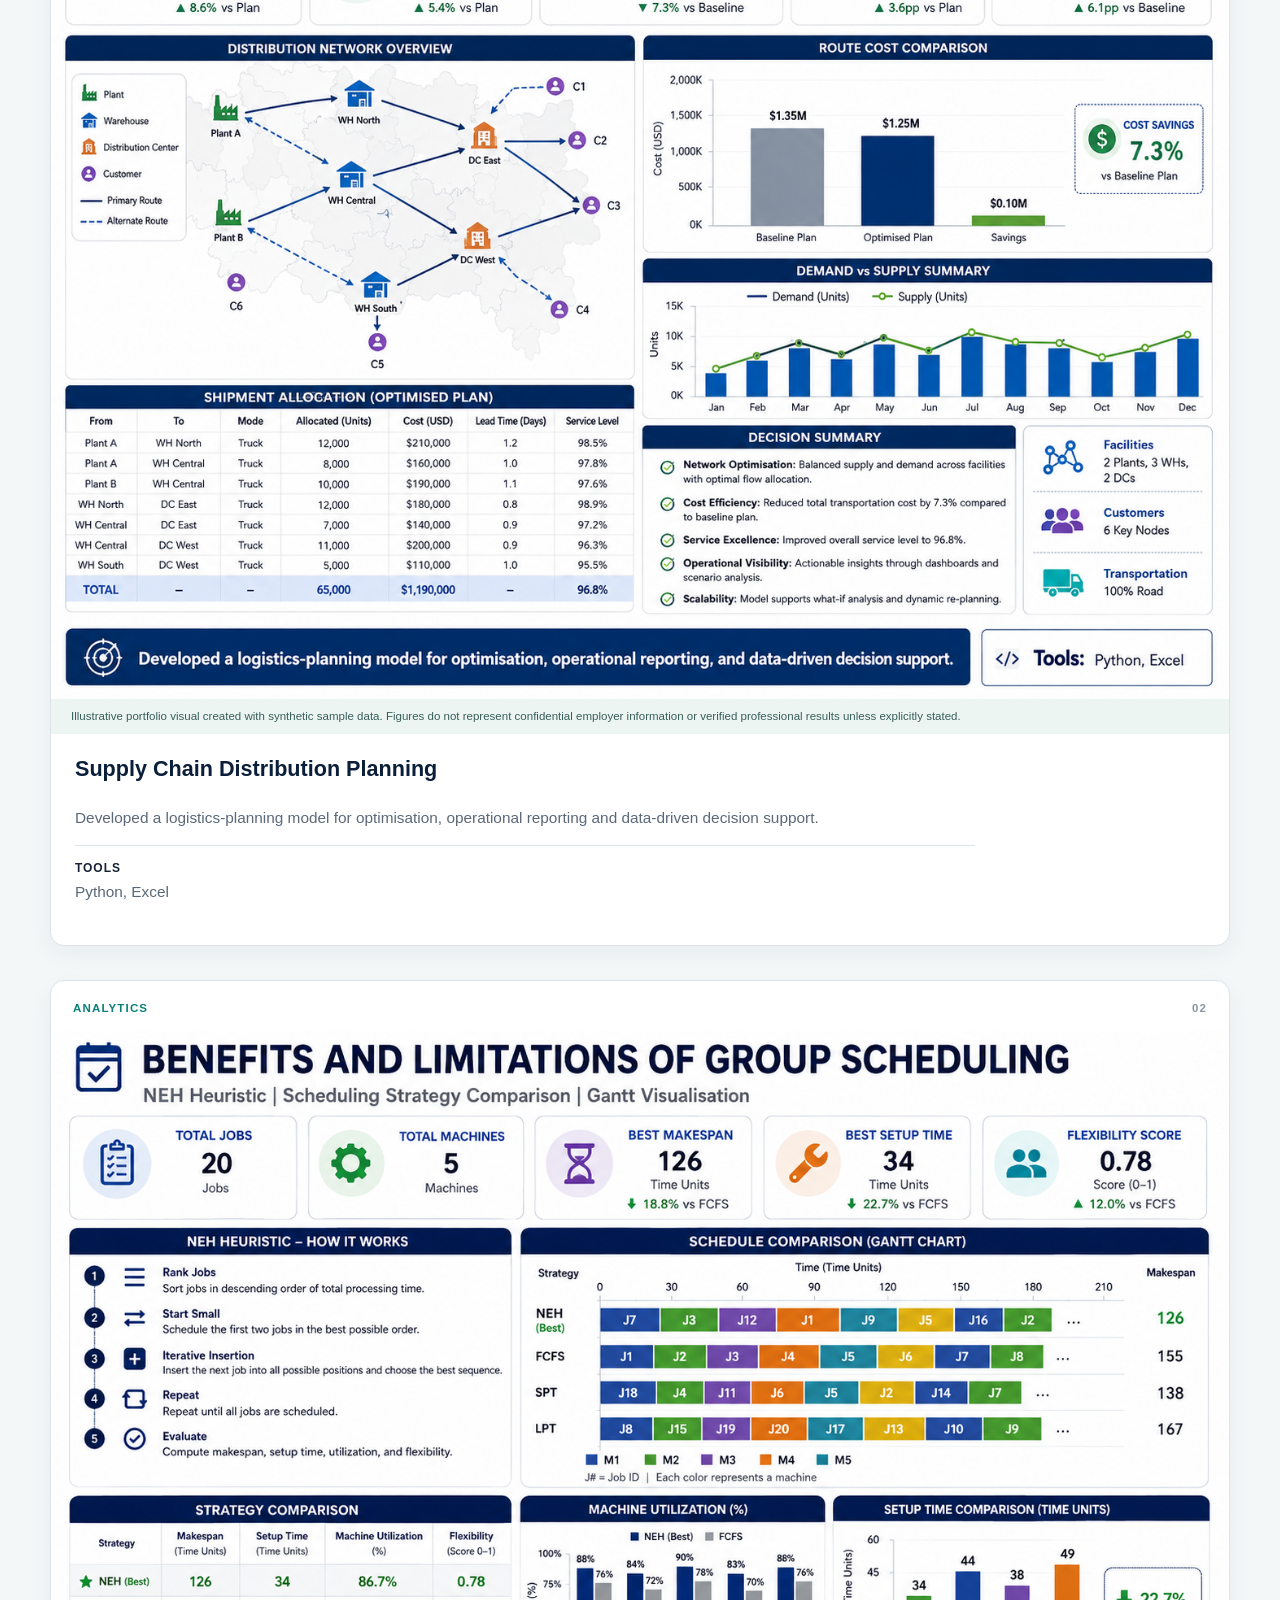
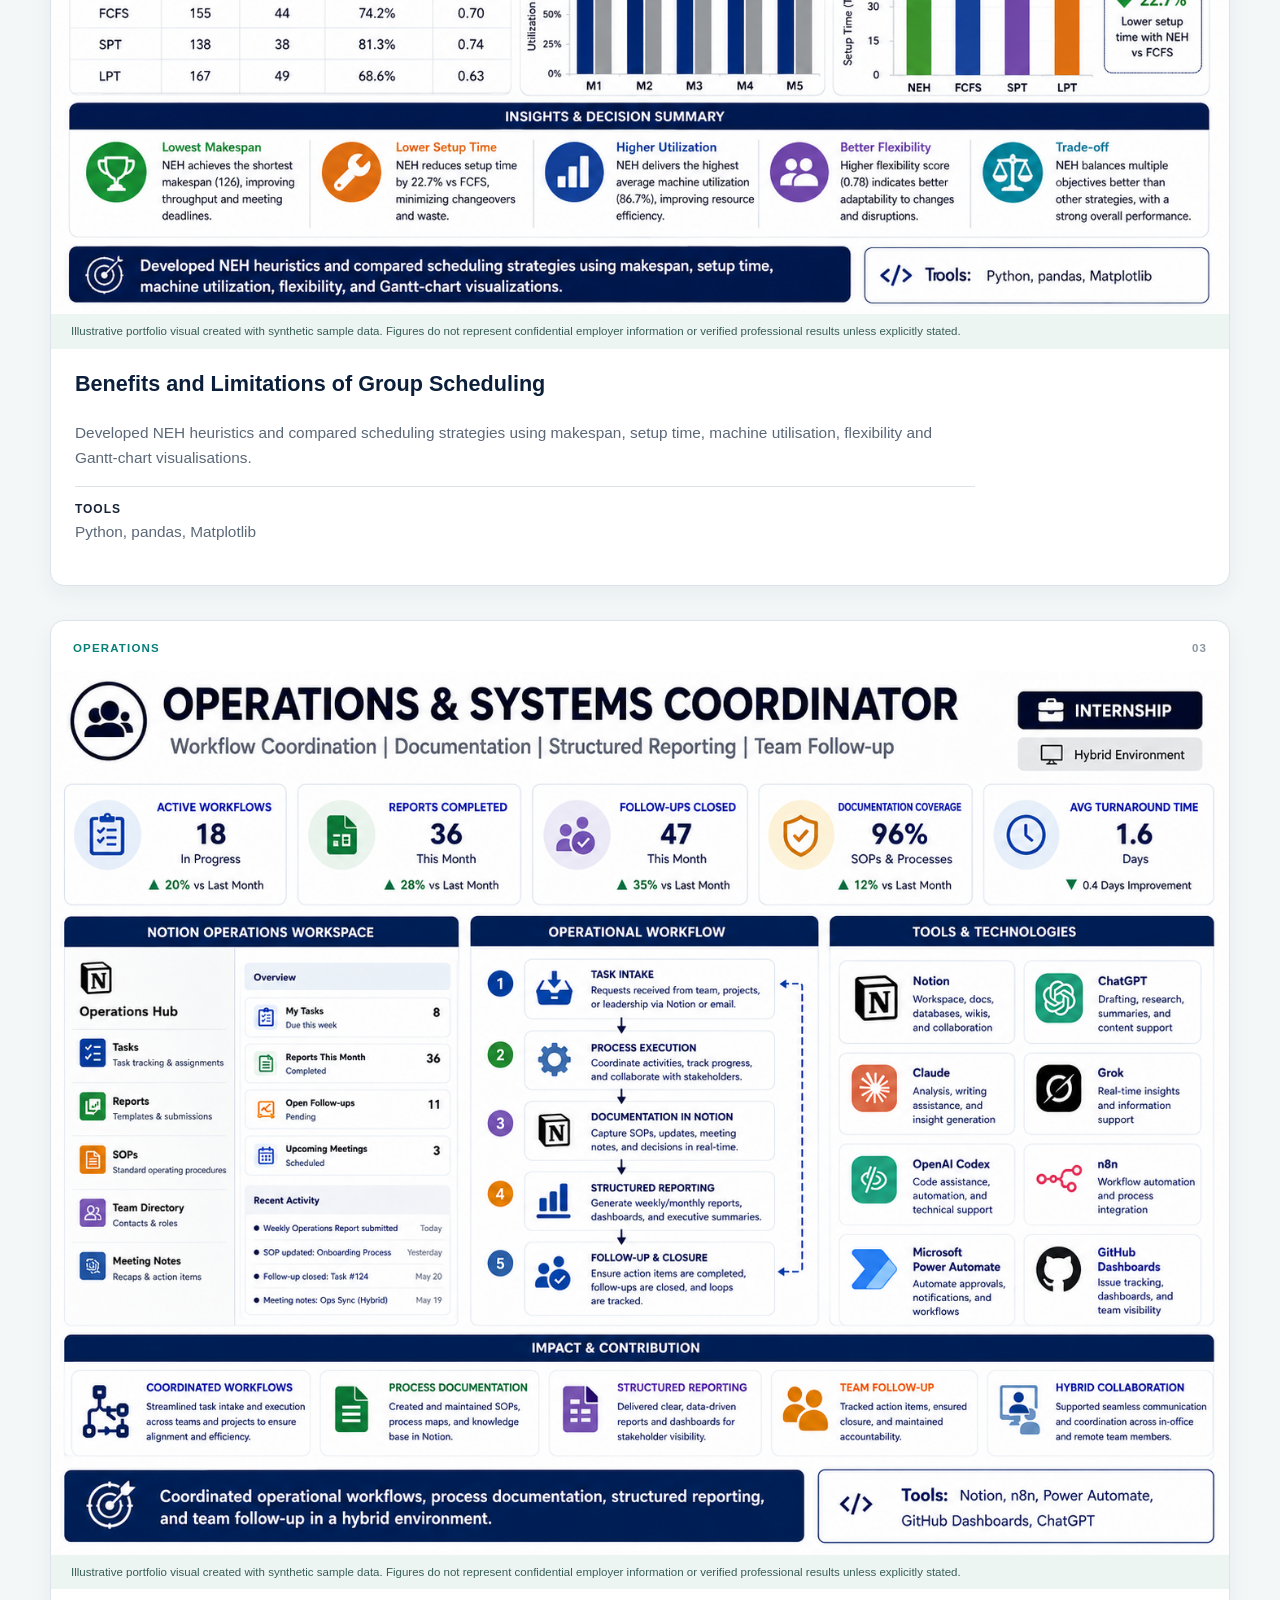
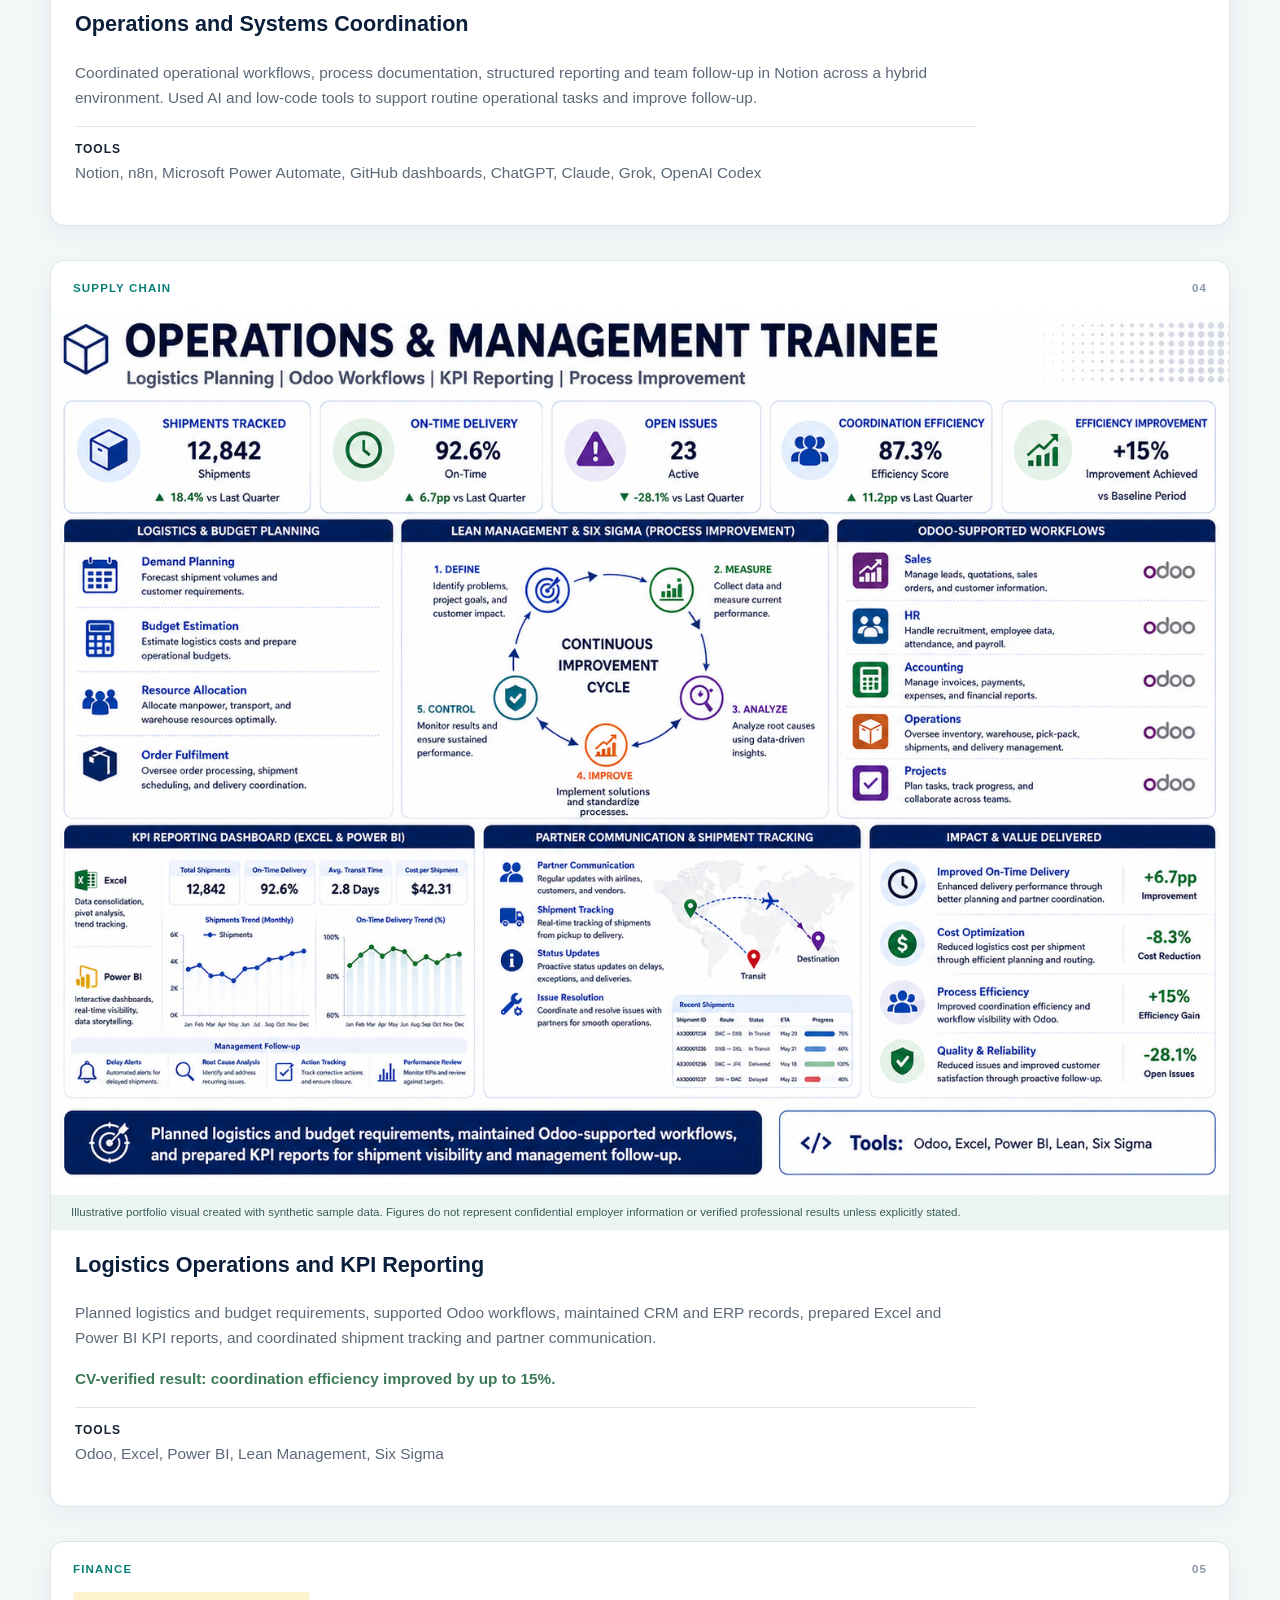
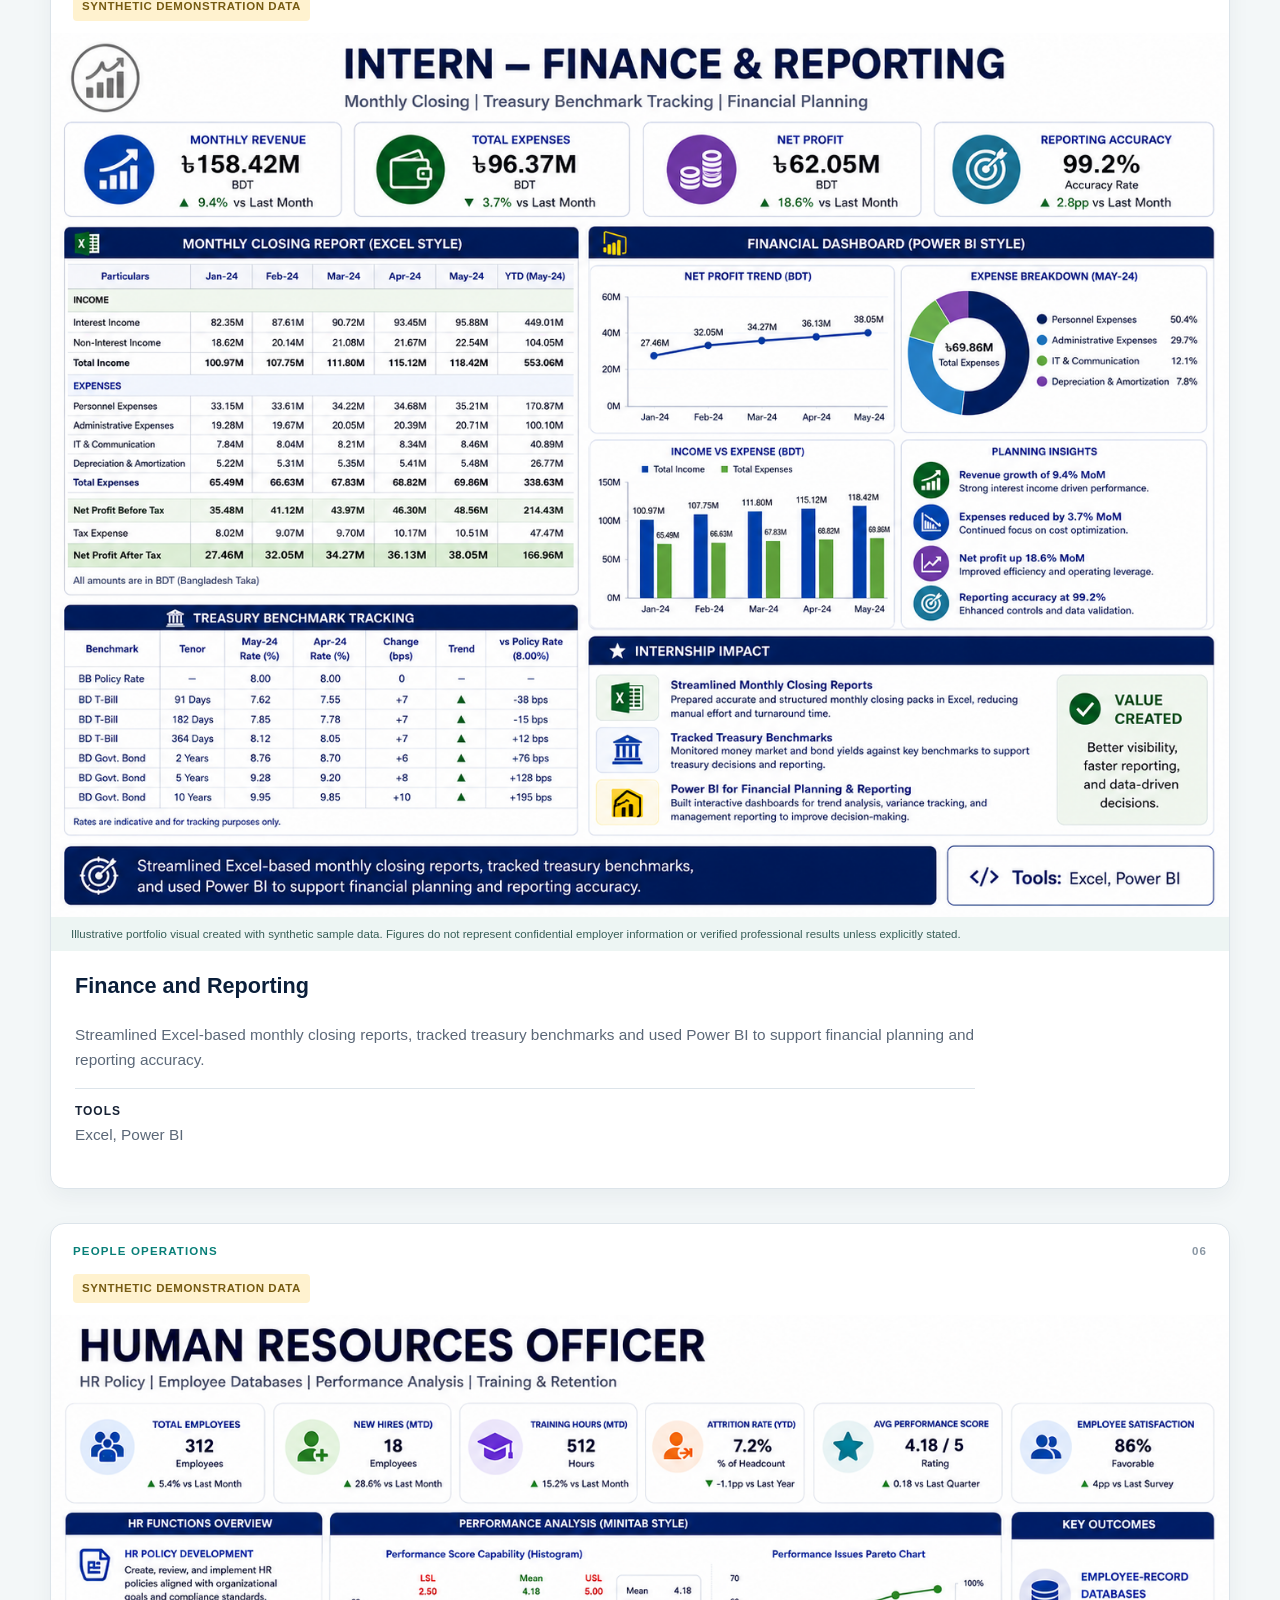
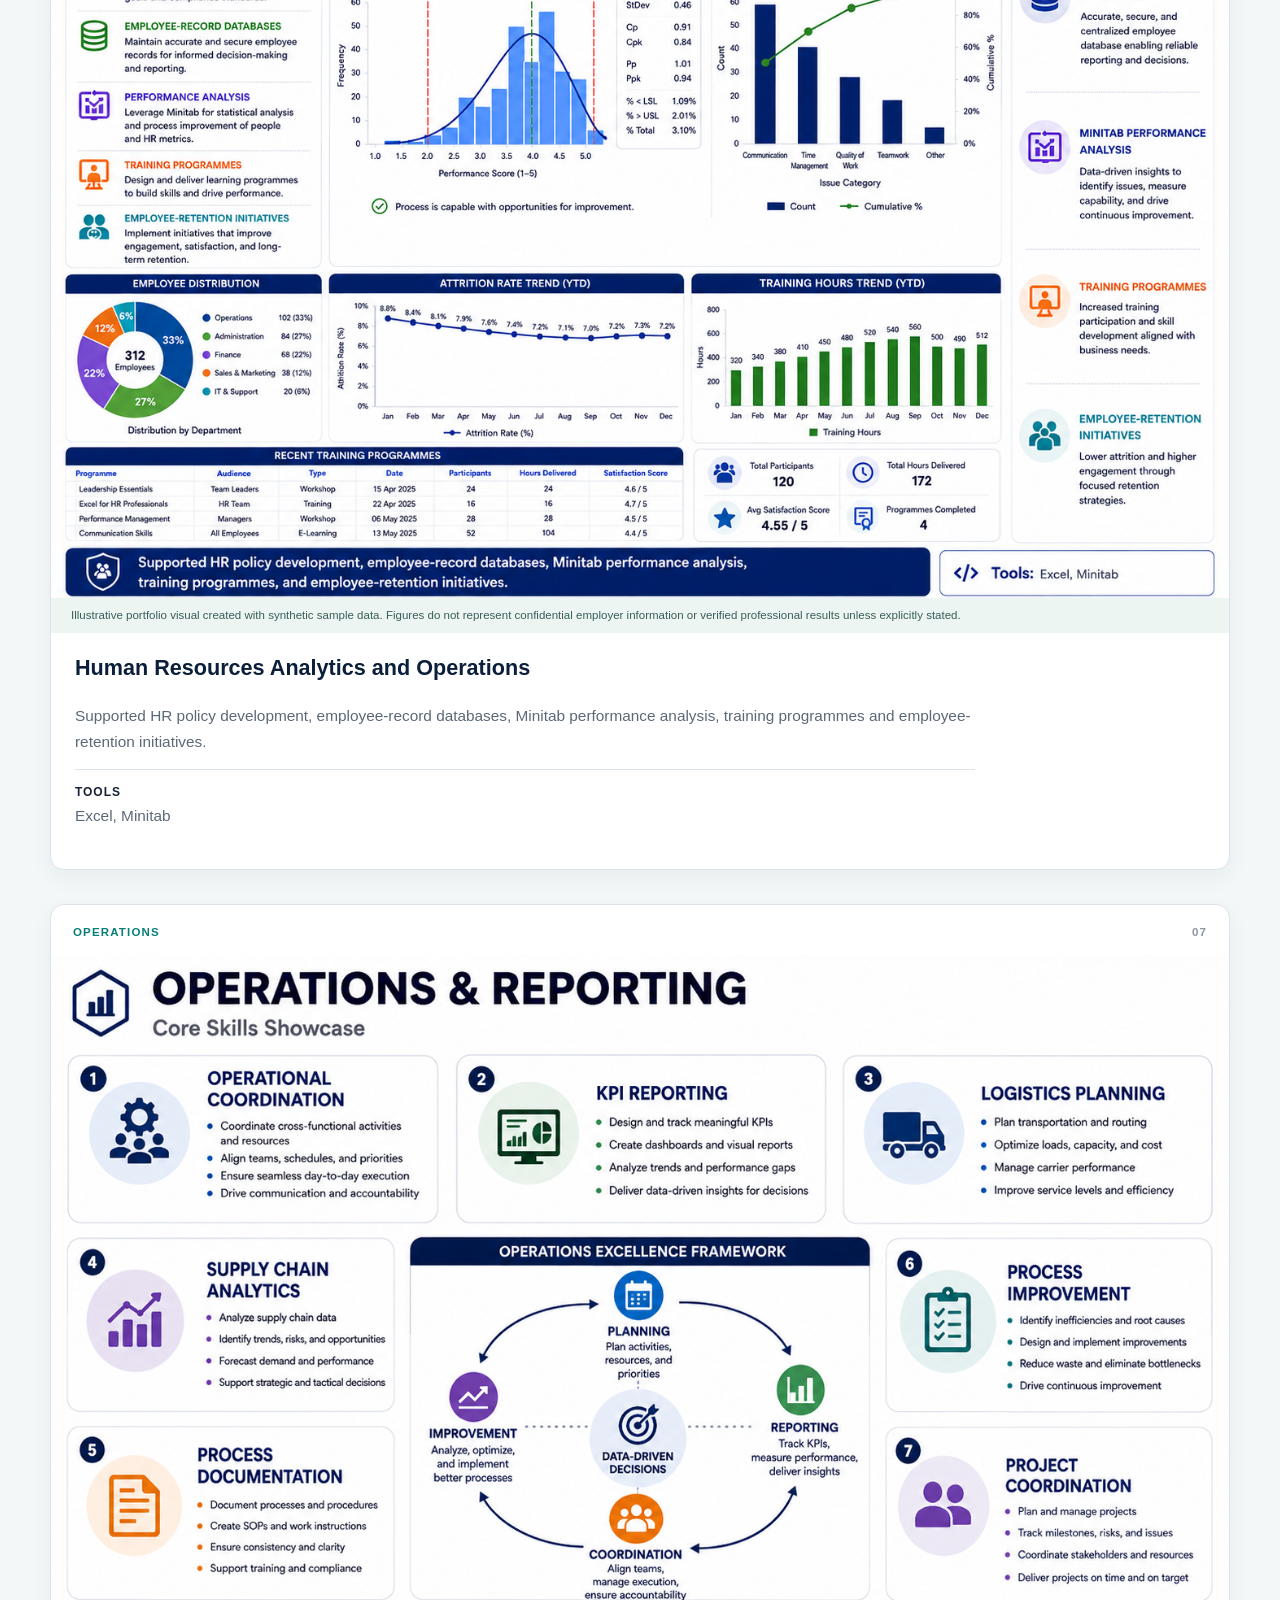
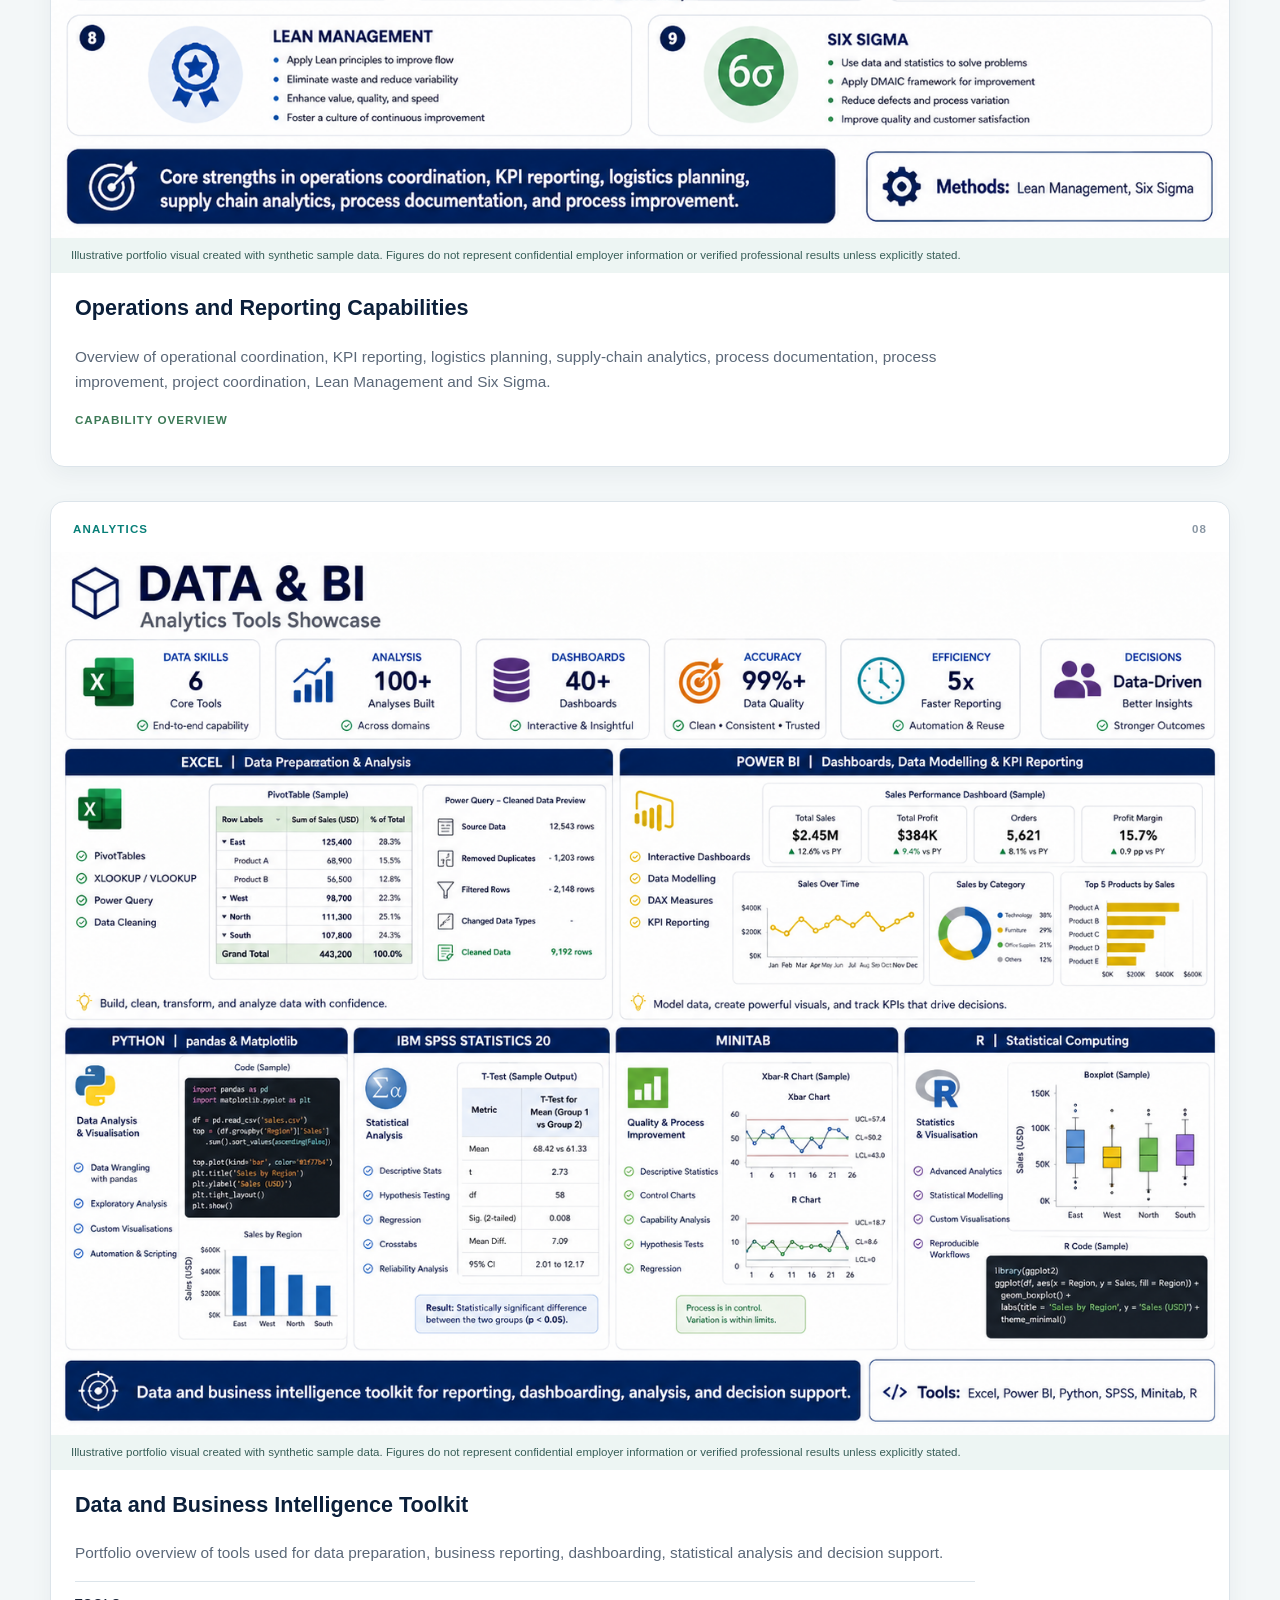
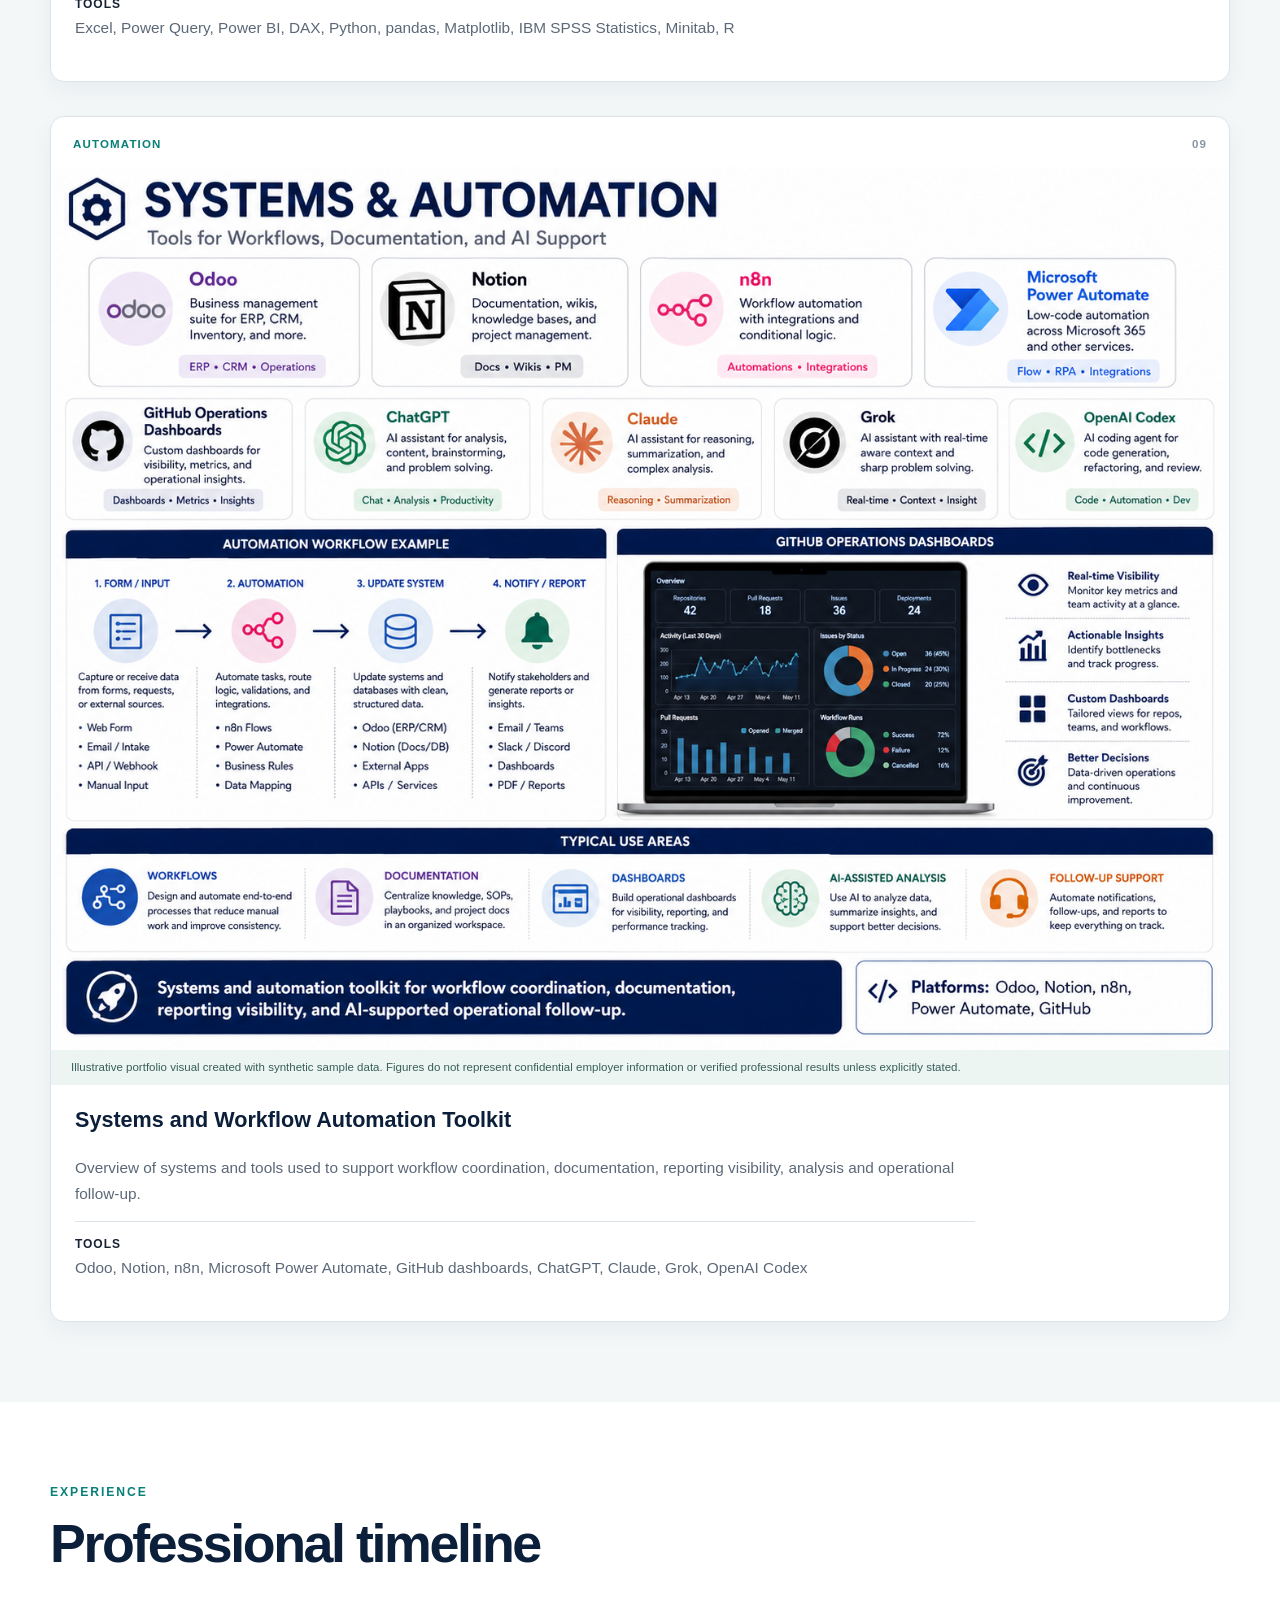
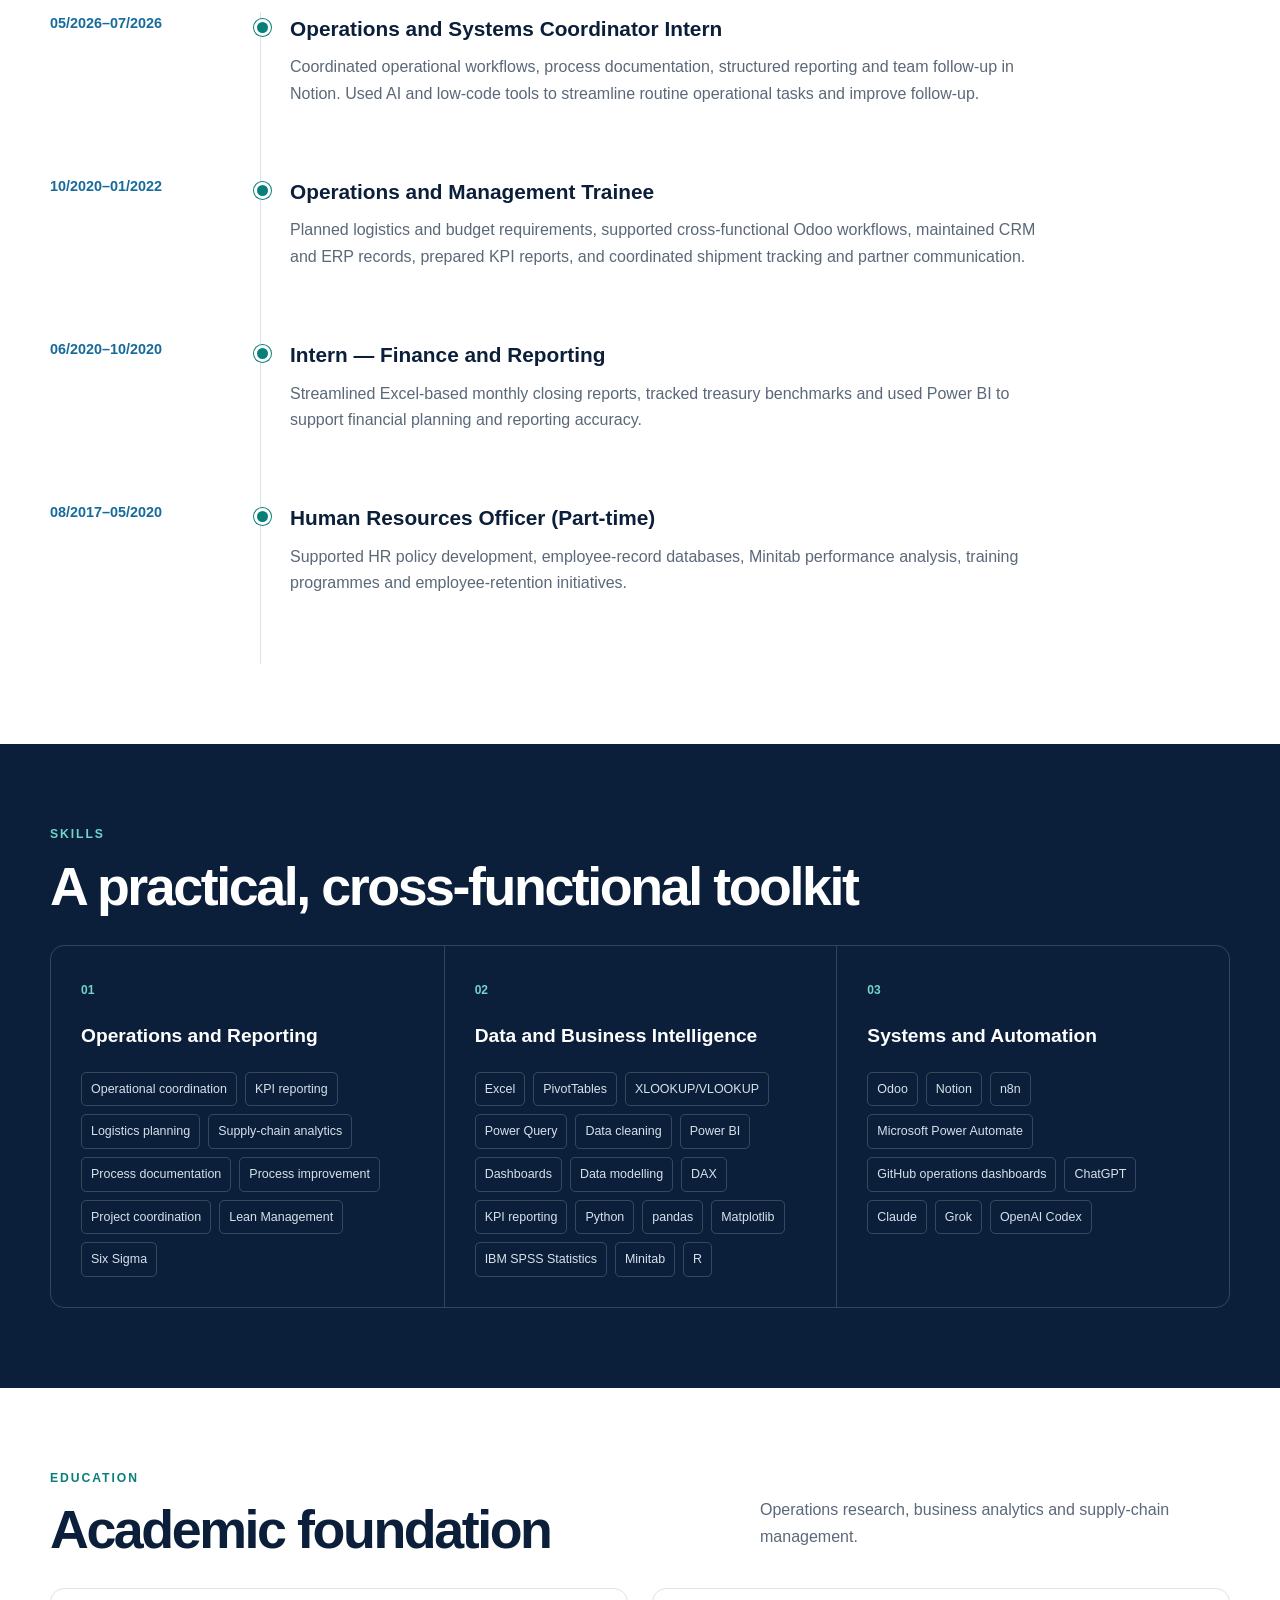
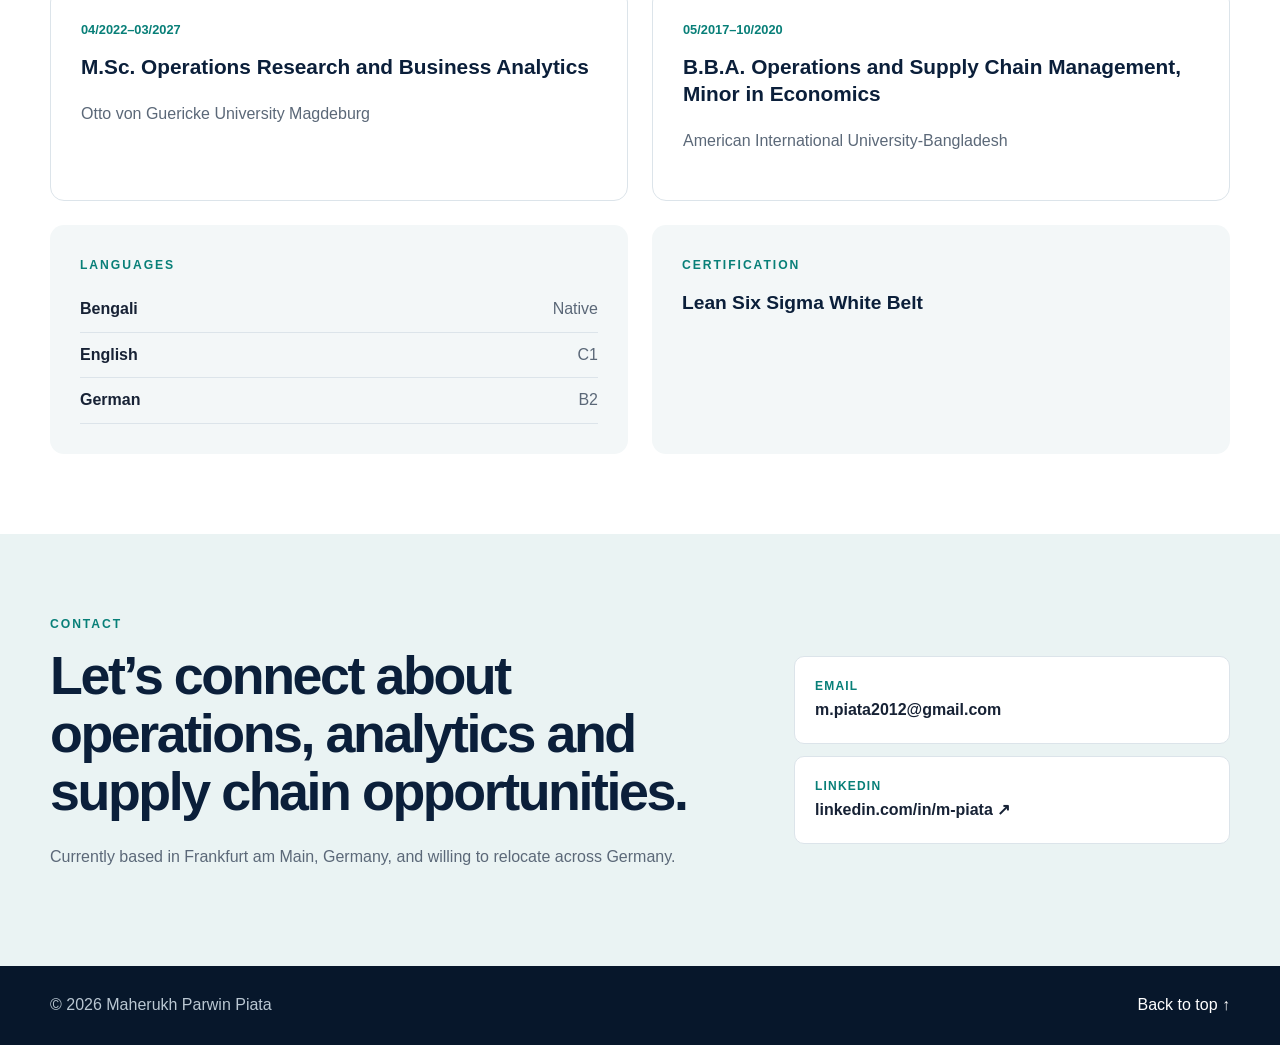
==== commit d4a93f08: "Update index.html" ====
--- a/index.html
+++ b/index.html
@@ -18,7 +18,7 @@
     "email": "mailto:m.piata2012@gmail.com",
     "url": "https://www.linkedin.com/in/m-piata",
     "sameAs": ["https://www.linkedin.com/in/m-piata"],
-    "homeLocation": {"@type": "Place", "name": "Frankfurt am Main, Germany"},
+    "homeLocation": {"@type": "Place", "name": "Mainz, Germany"},
     "alumniOf": [
       {"@type": "CollegeOrUniversity", "name": "Otto von Guericke University Magdeburg"},
       {"@type": "CollegeOrUniversity", "name": "American International University-Bangladesh"}
@@ -46,9 +46,9 @@
     <section class="hero" id="home">
       <div class="container hero-grid">
         <div>
-          <p class="eyebrow">Address: Frankfurt am Main, Germany | Willing to relocate across Germany</p>
+          <p class="eyebrow">Address: Mainz, Germany | Willing to relocate across Germany</p>
           <h1>Maherukh Parwin Piata</h1>
-          <p class="headline">Operations Coordination <span>|</span> KPI Reporting <span>|</span> Supply Chain Analytics</p>
+          <p class="headline">Operations Coordination <span>|</span> KPI Reporting <span>|</span> Administartive Assitances</p>
           <p class="hero-copy">M.Sc. student combining operations coordination, ERP-supported workflows and clear KPI reporting across logistics, finance and cross-functional processes.</p>
           <div class="button-row">
             <a class="button primary" href="#projects">View projects</a>
@@ -73,8 +73,8 @@
       <div class="container split-heading">
         <div><p class="section-kicker">About</p><h2>Turning operational detail into clearer decisions.</h2></div>
         <div class="prose">
-          <p>Maherukh is pursuing an M.Sc. in Operations Research and Business Analytics, building on a B.B.A. in Operations and Supply Chain Management with a minor in Economics.</p>
-          <p>Her experience connects operations coordination, KPI reporting, logistics planning, supply-chain analytics, process documentation and process improvement. She has supported Odoo-based workflows and uses Excel, Power BI, Python, Notion and low-code automation to strengthen reporting visibility and team follow-up.</p>
+          <p>I am pursuing an M.Sc. in Operations Research and Business Analytics, building on a B.B.A. in Operations and Supply Chain Management with a minor in Economics.</p>
+          <p>My experience connects operations coordination, KPI reporting, logistics planning, supply-chain analytics, process documentation and process improvement. I have supported Odoo-based workflows and uses Excel, Power BI, Python, Notion and low-code automation to strengthen reporting visibility and team follow-up.</p>
         </div>
       </div>
     </section>
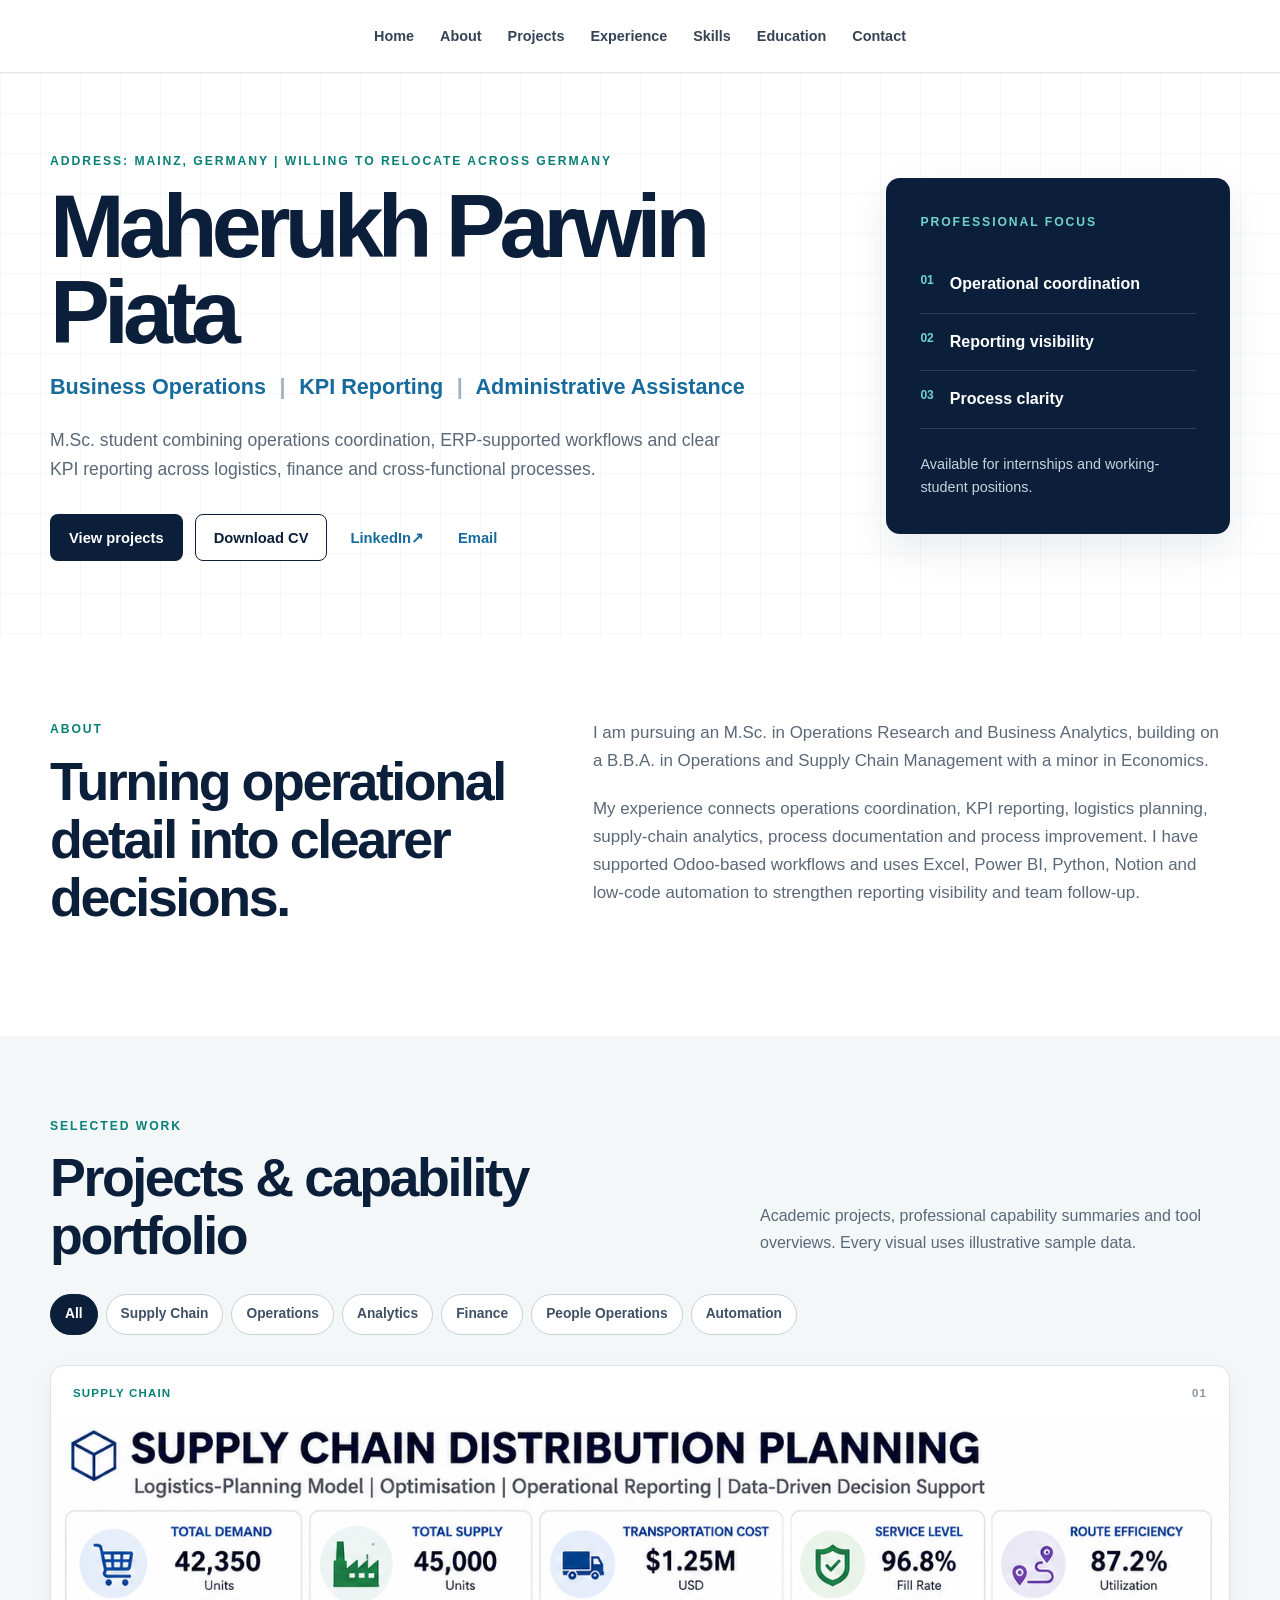
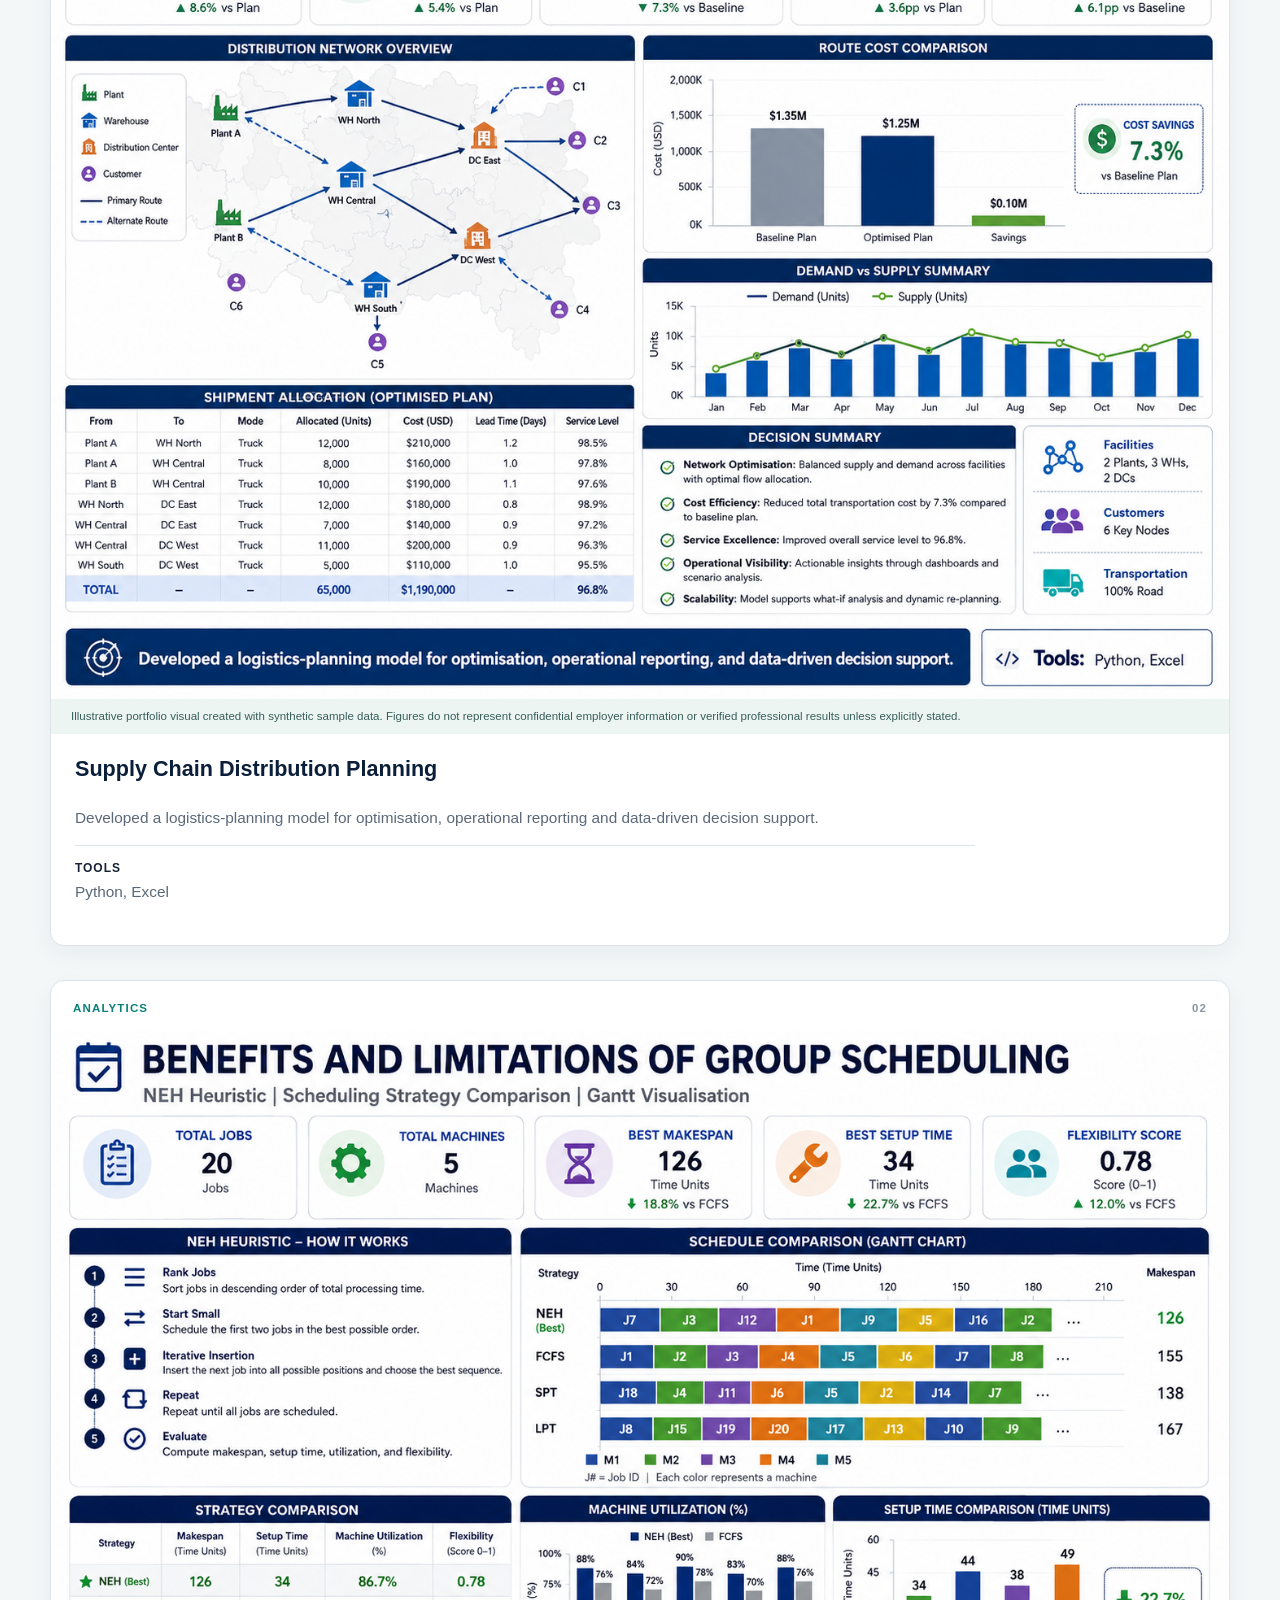
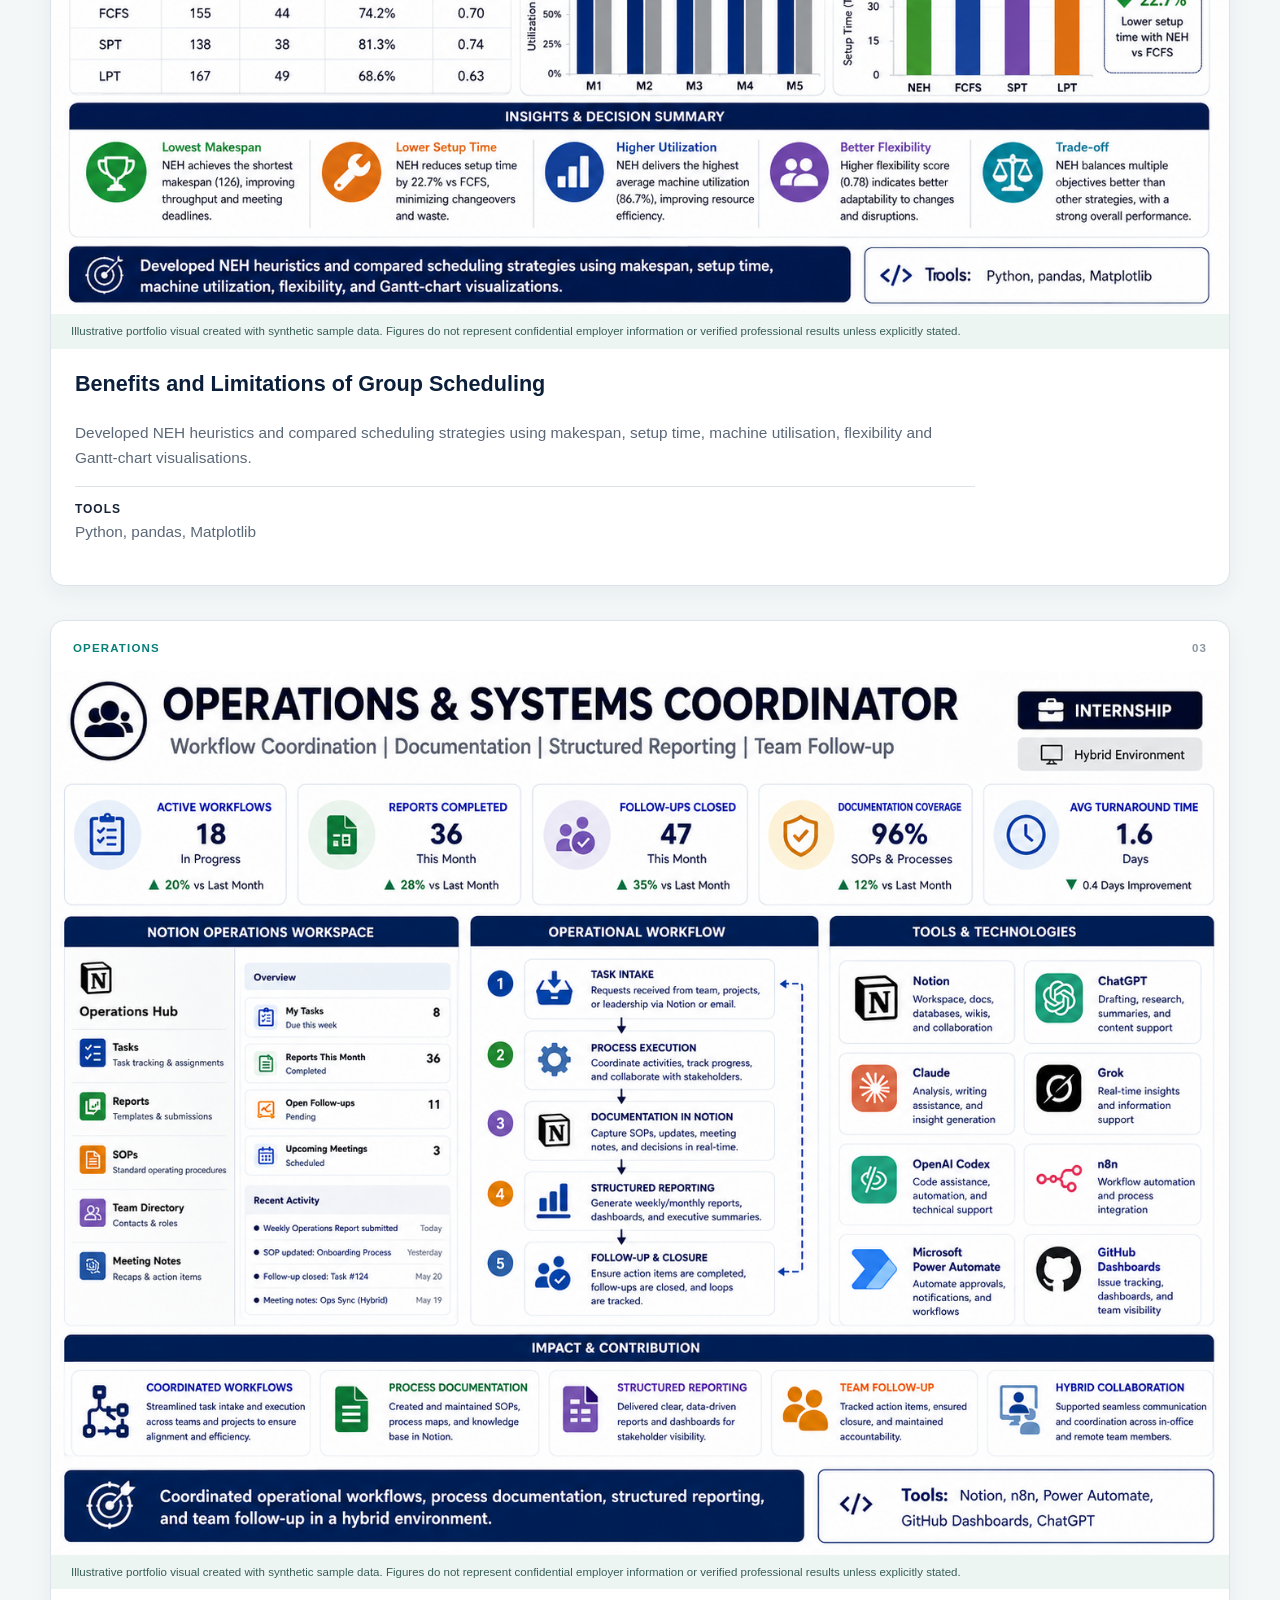
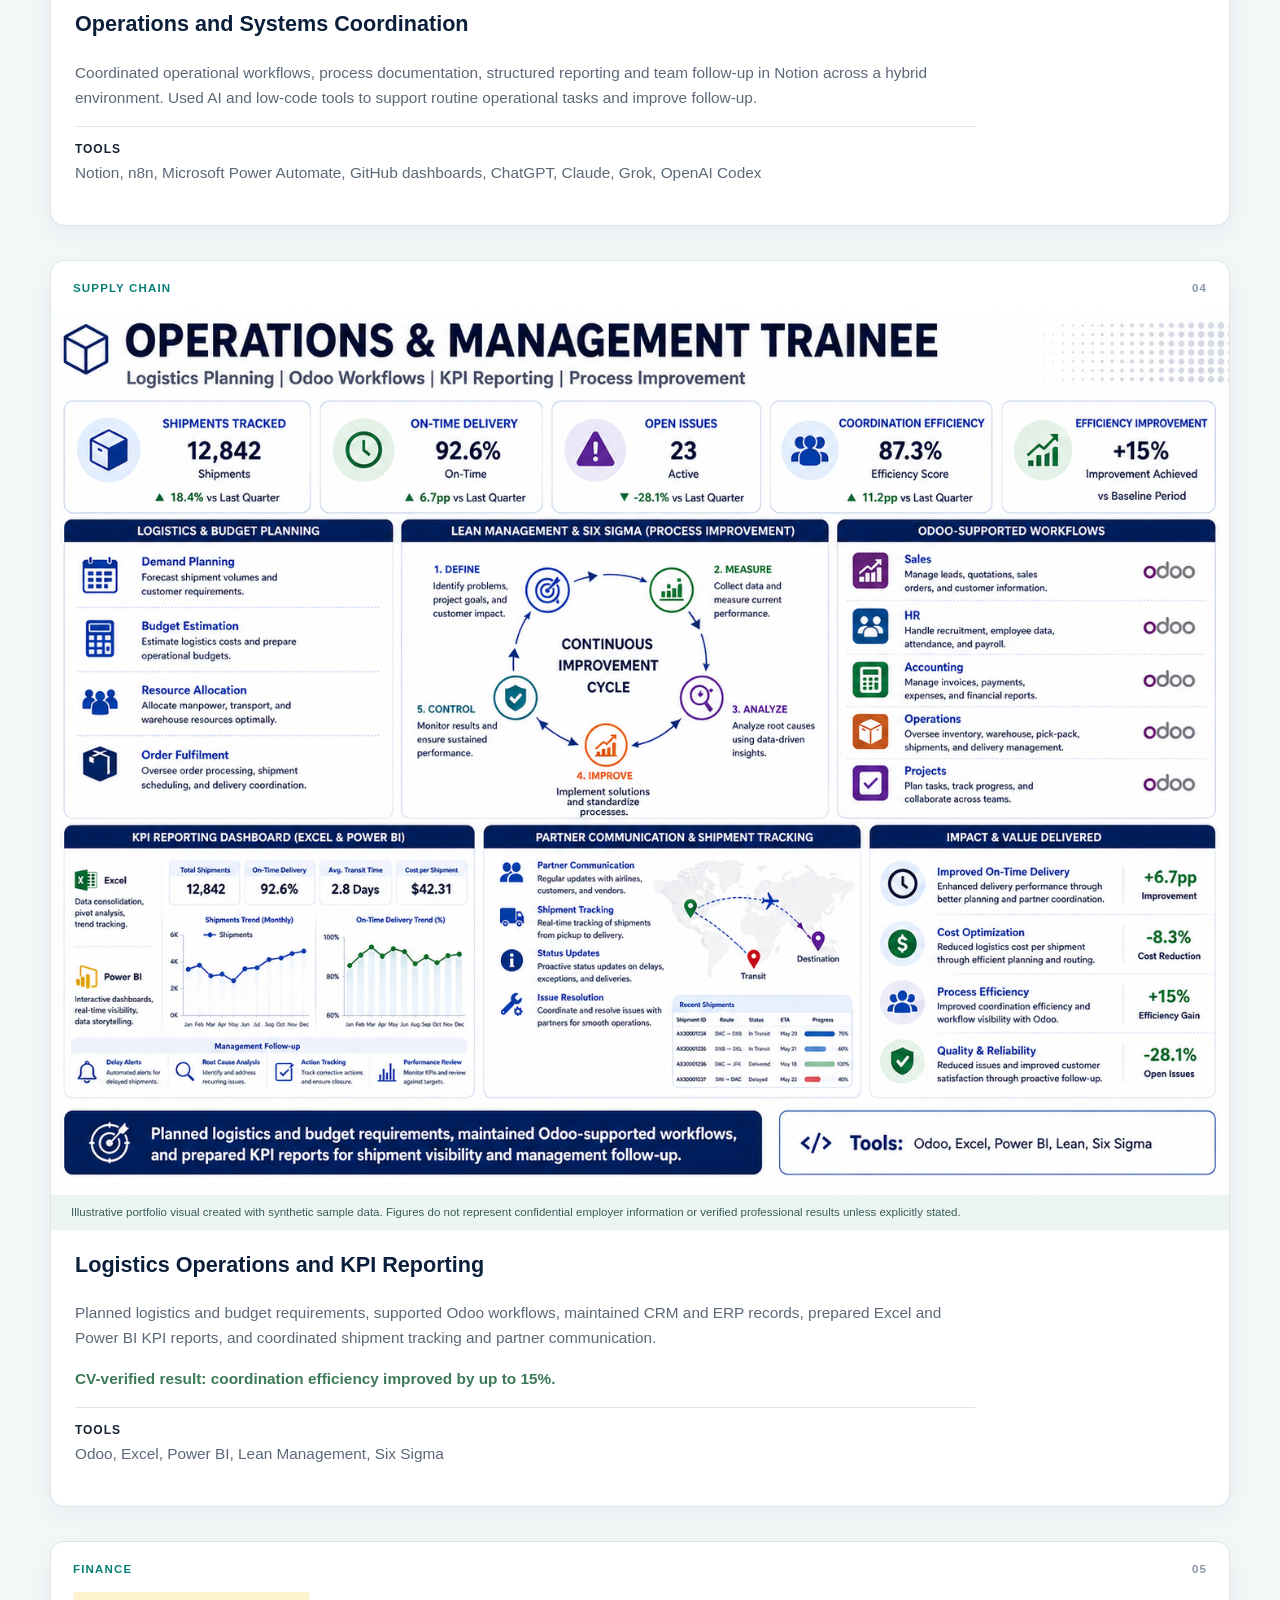
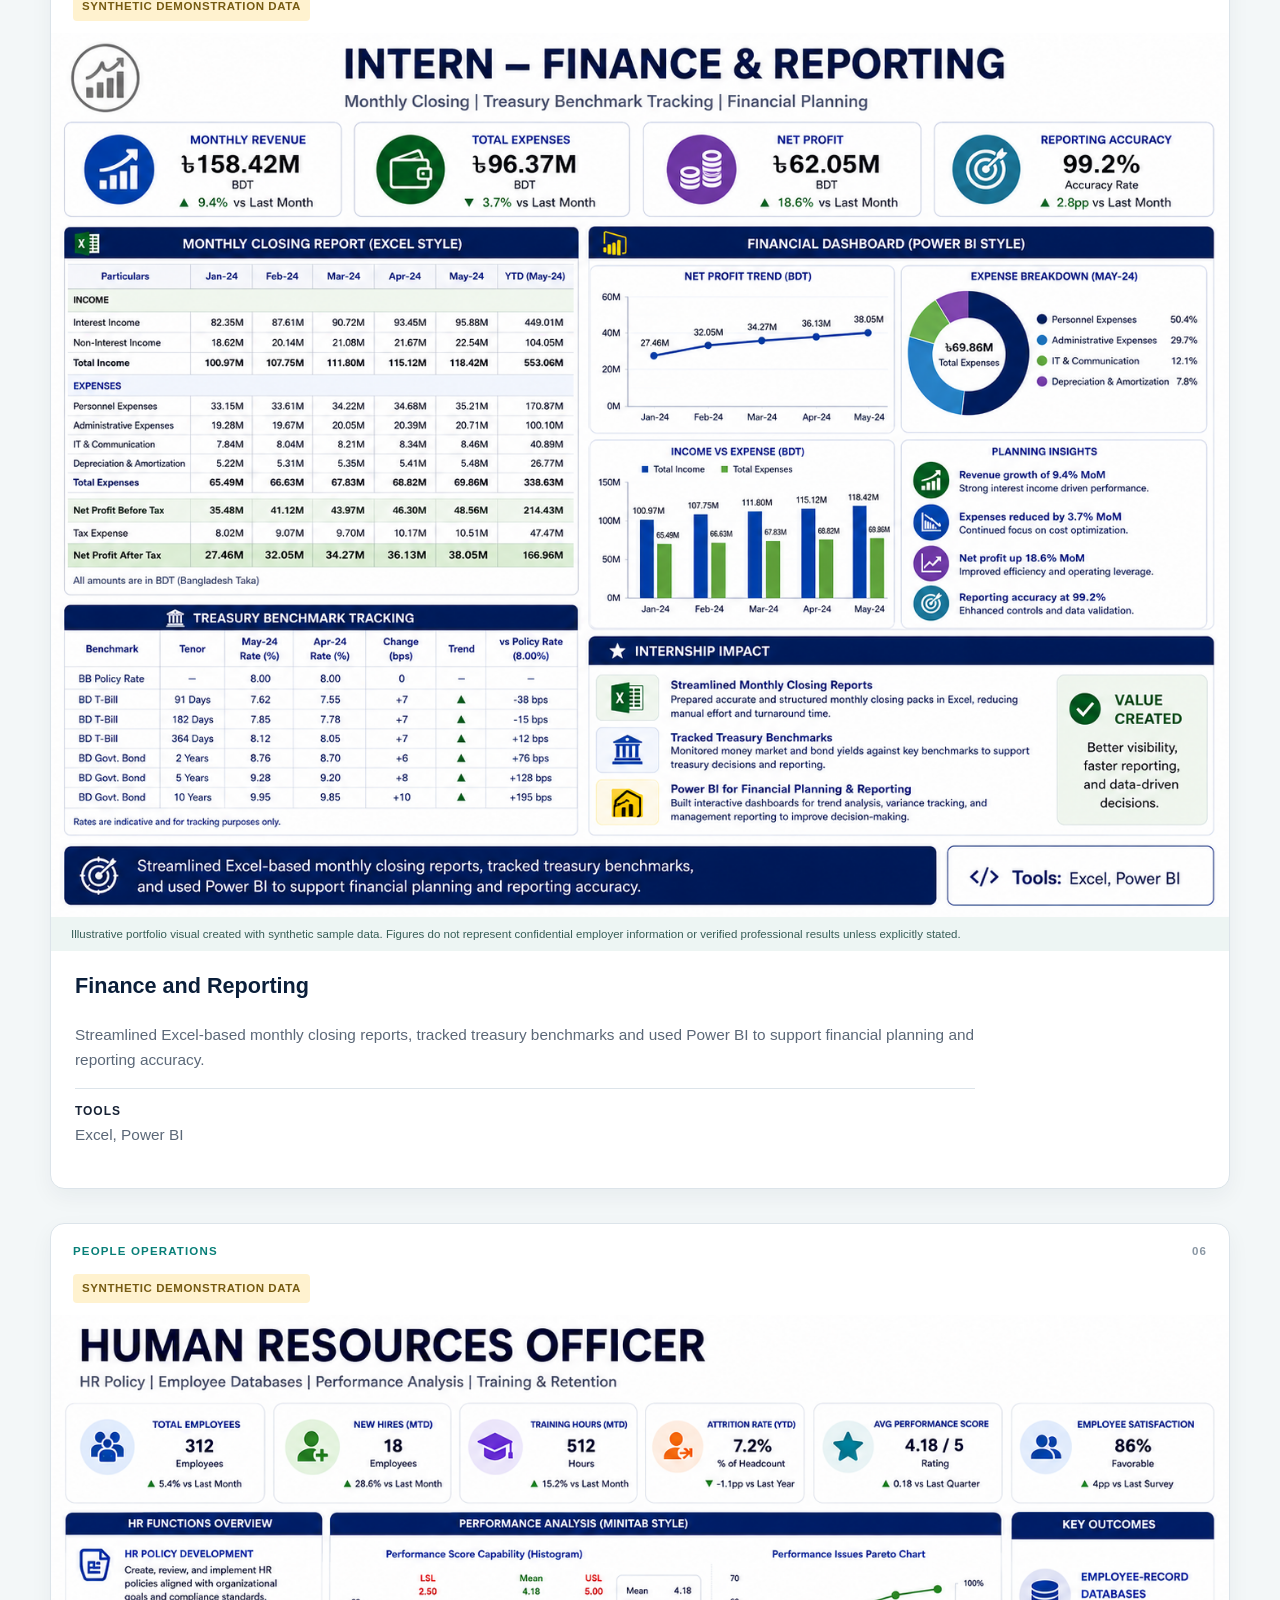
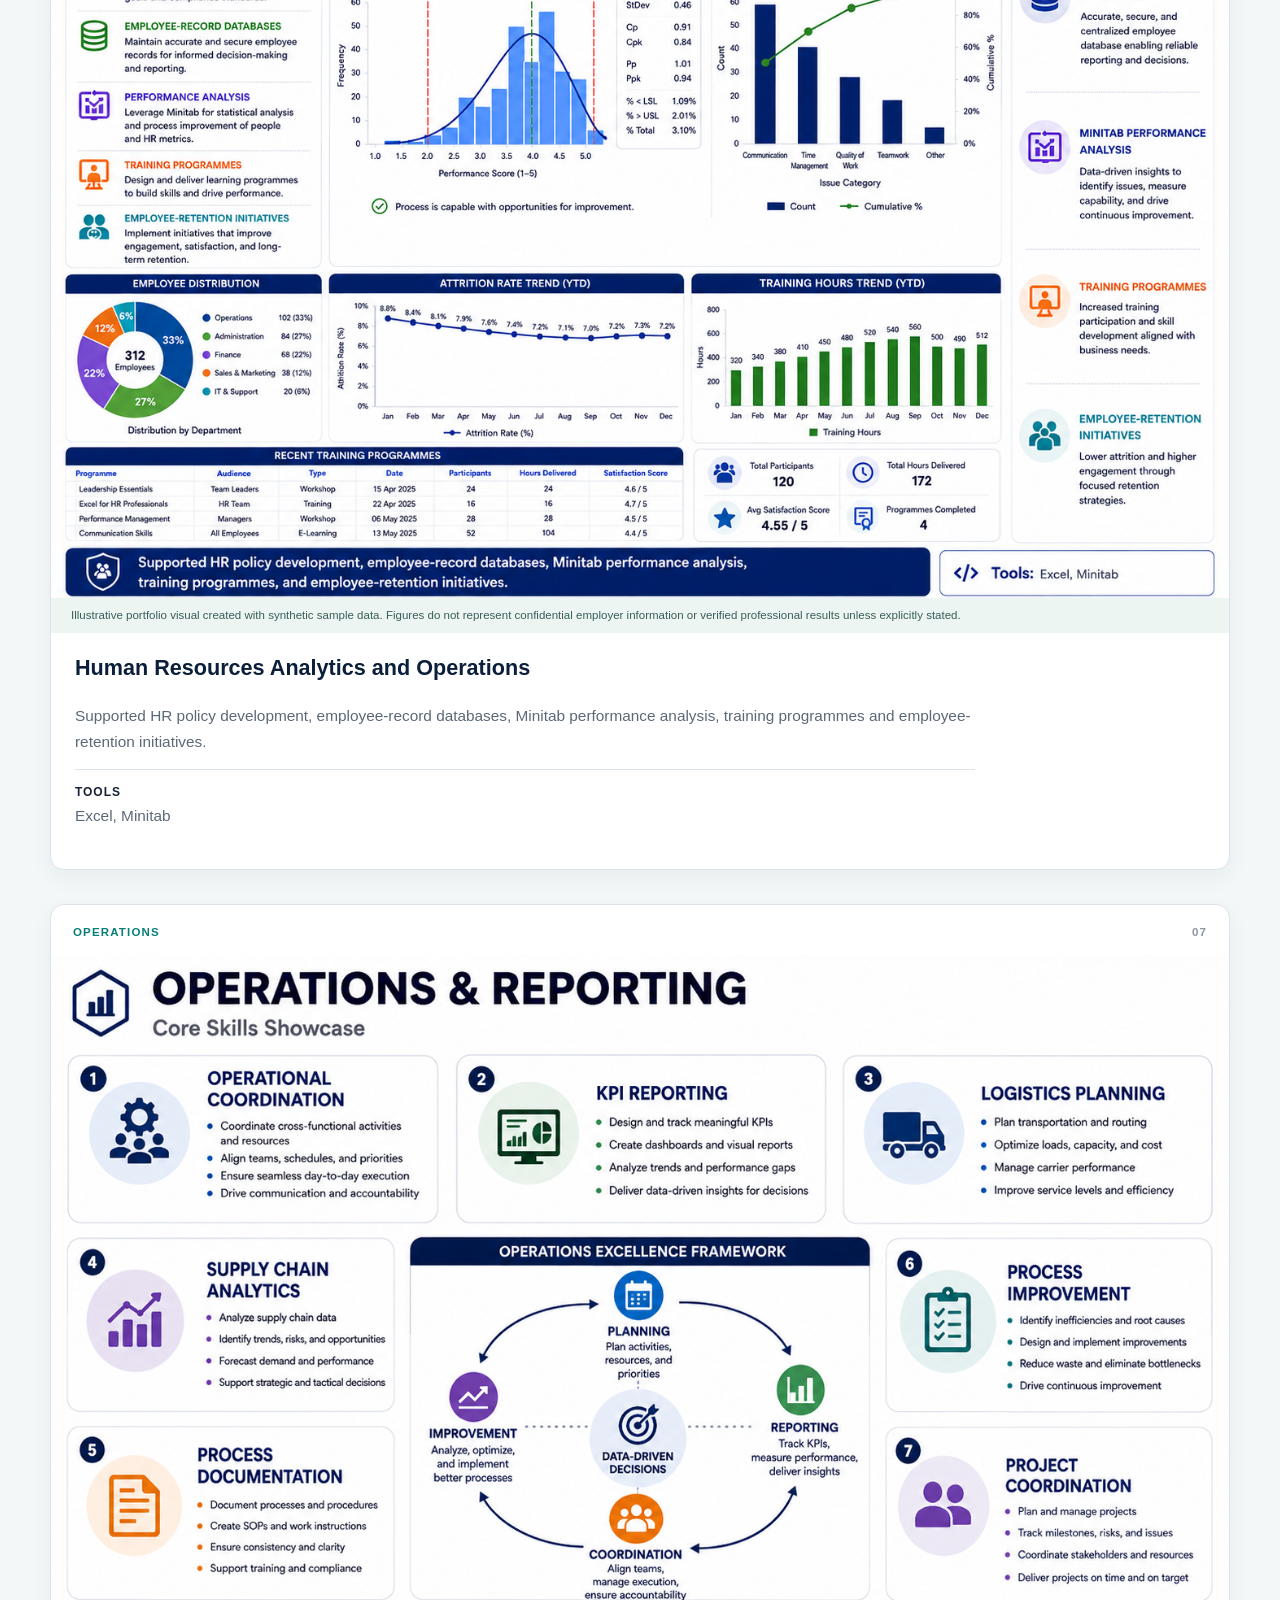
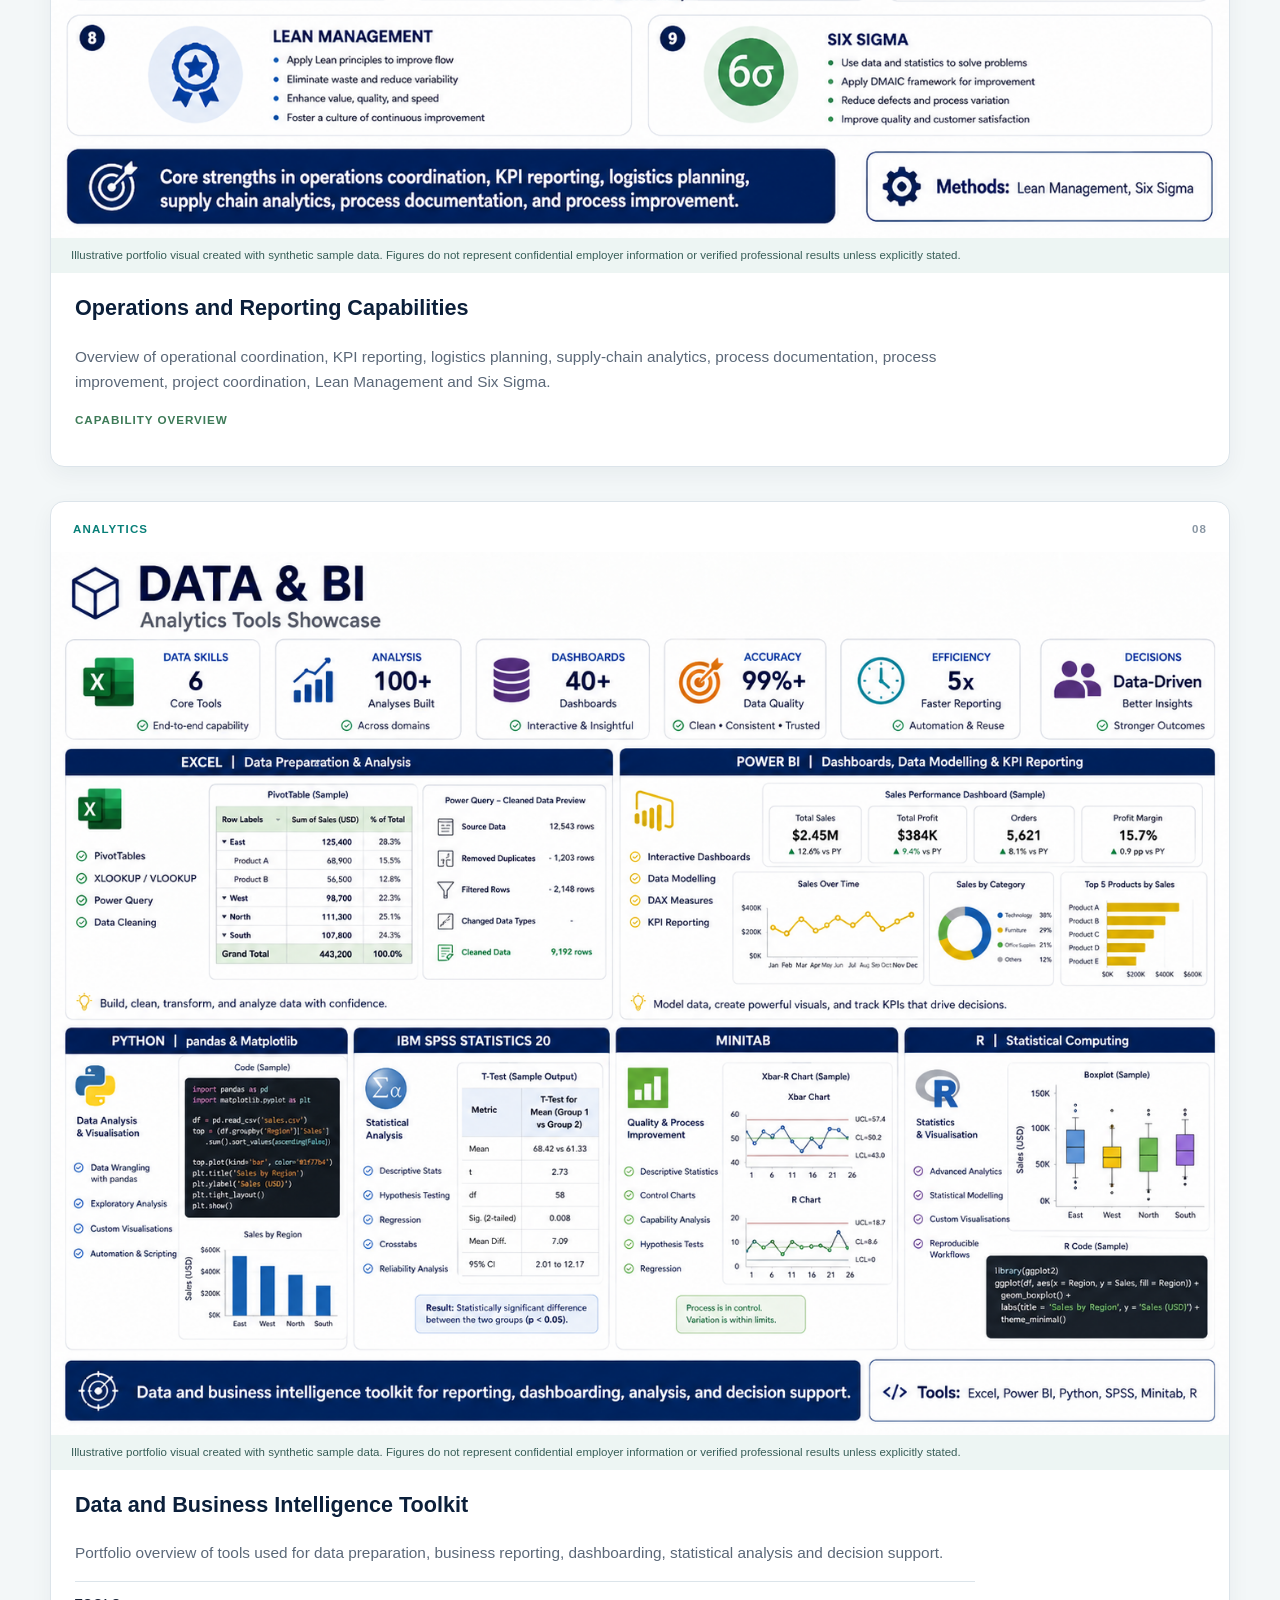
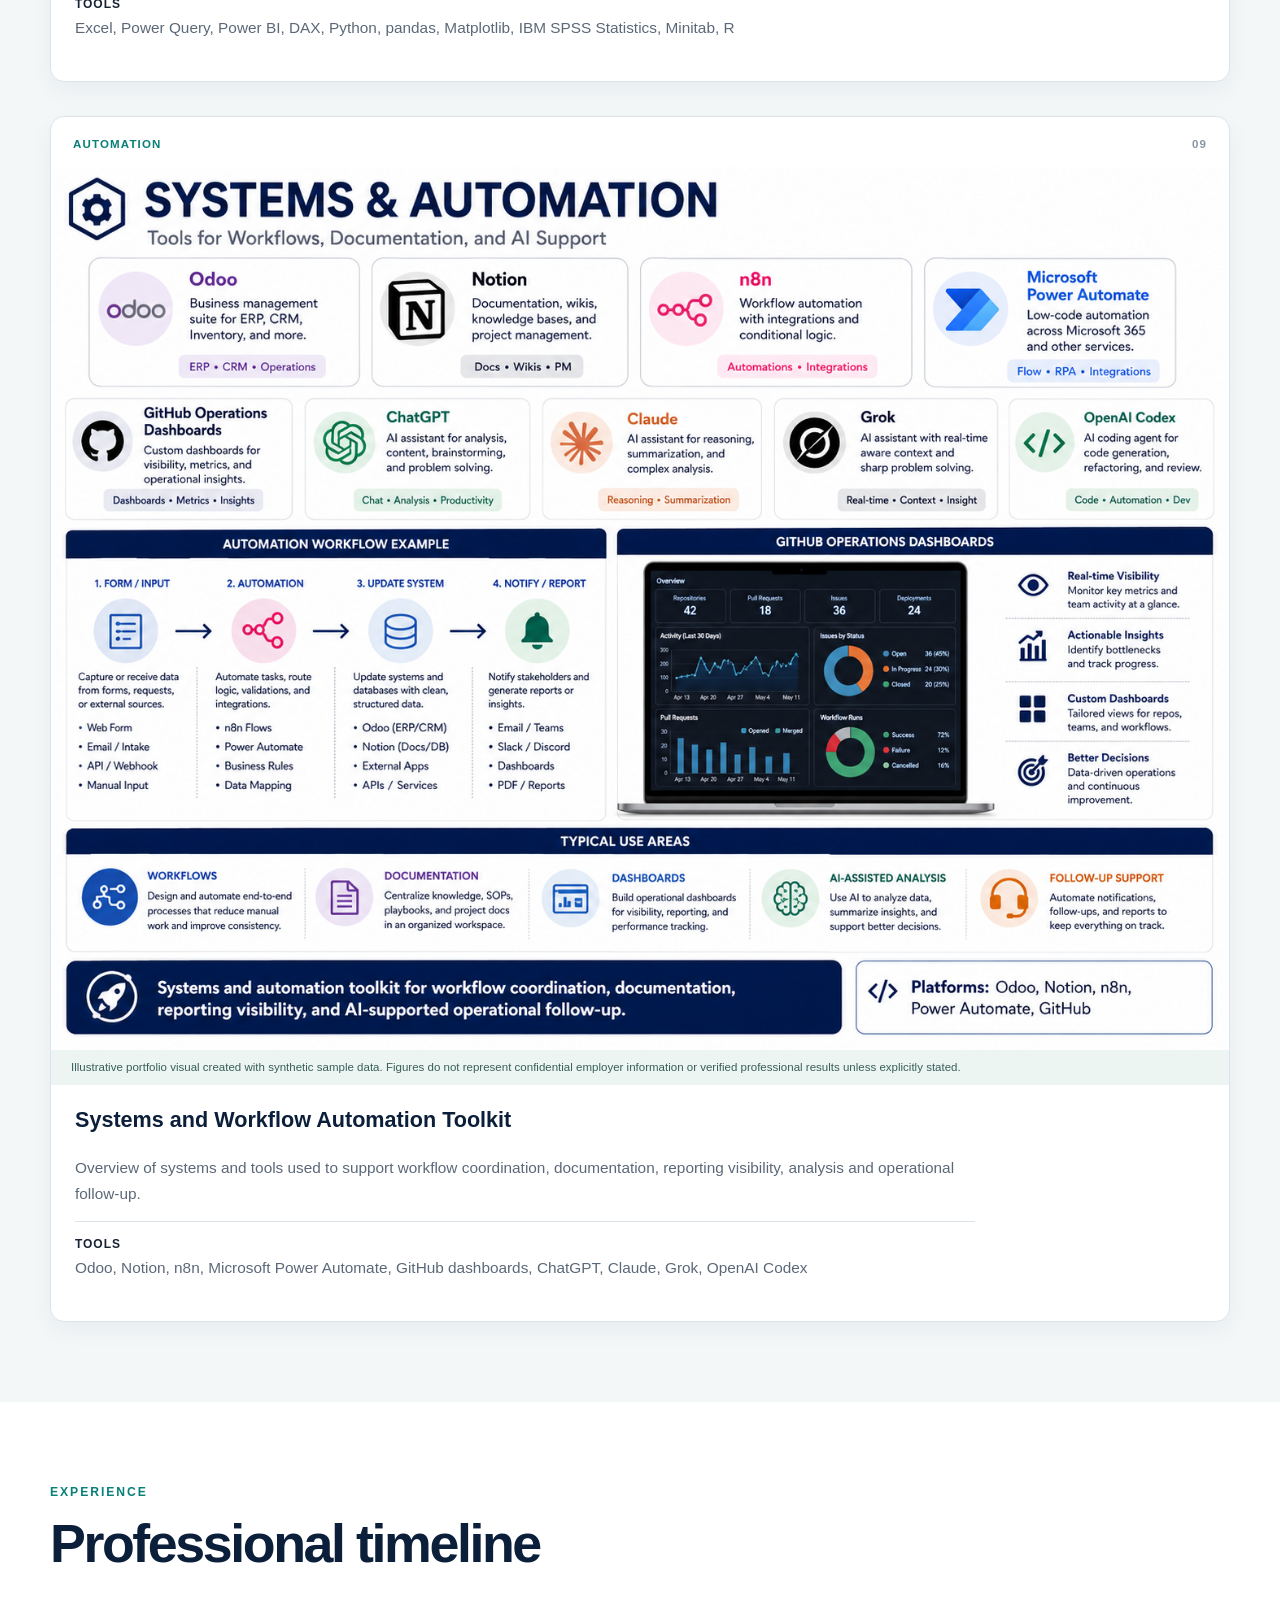
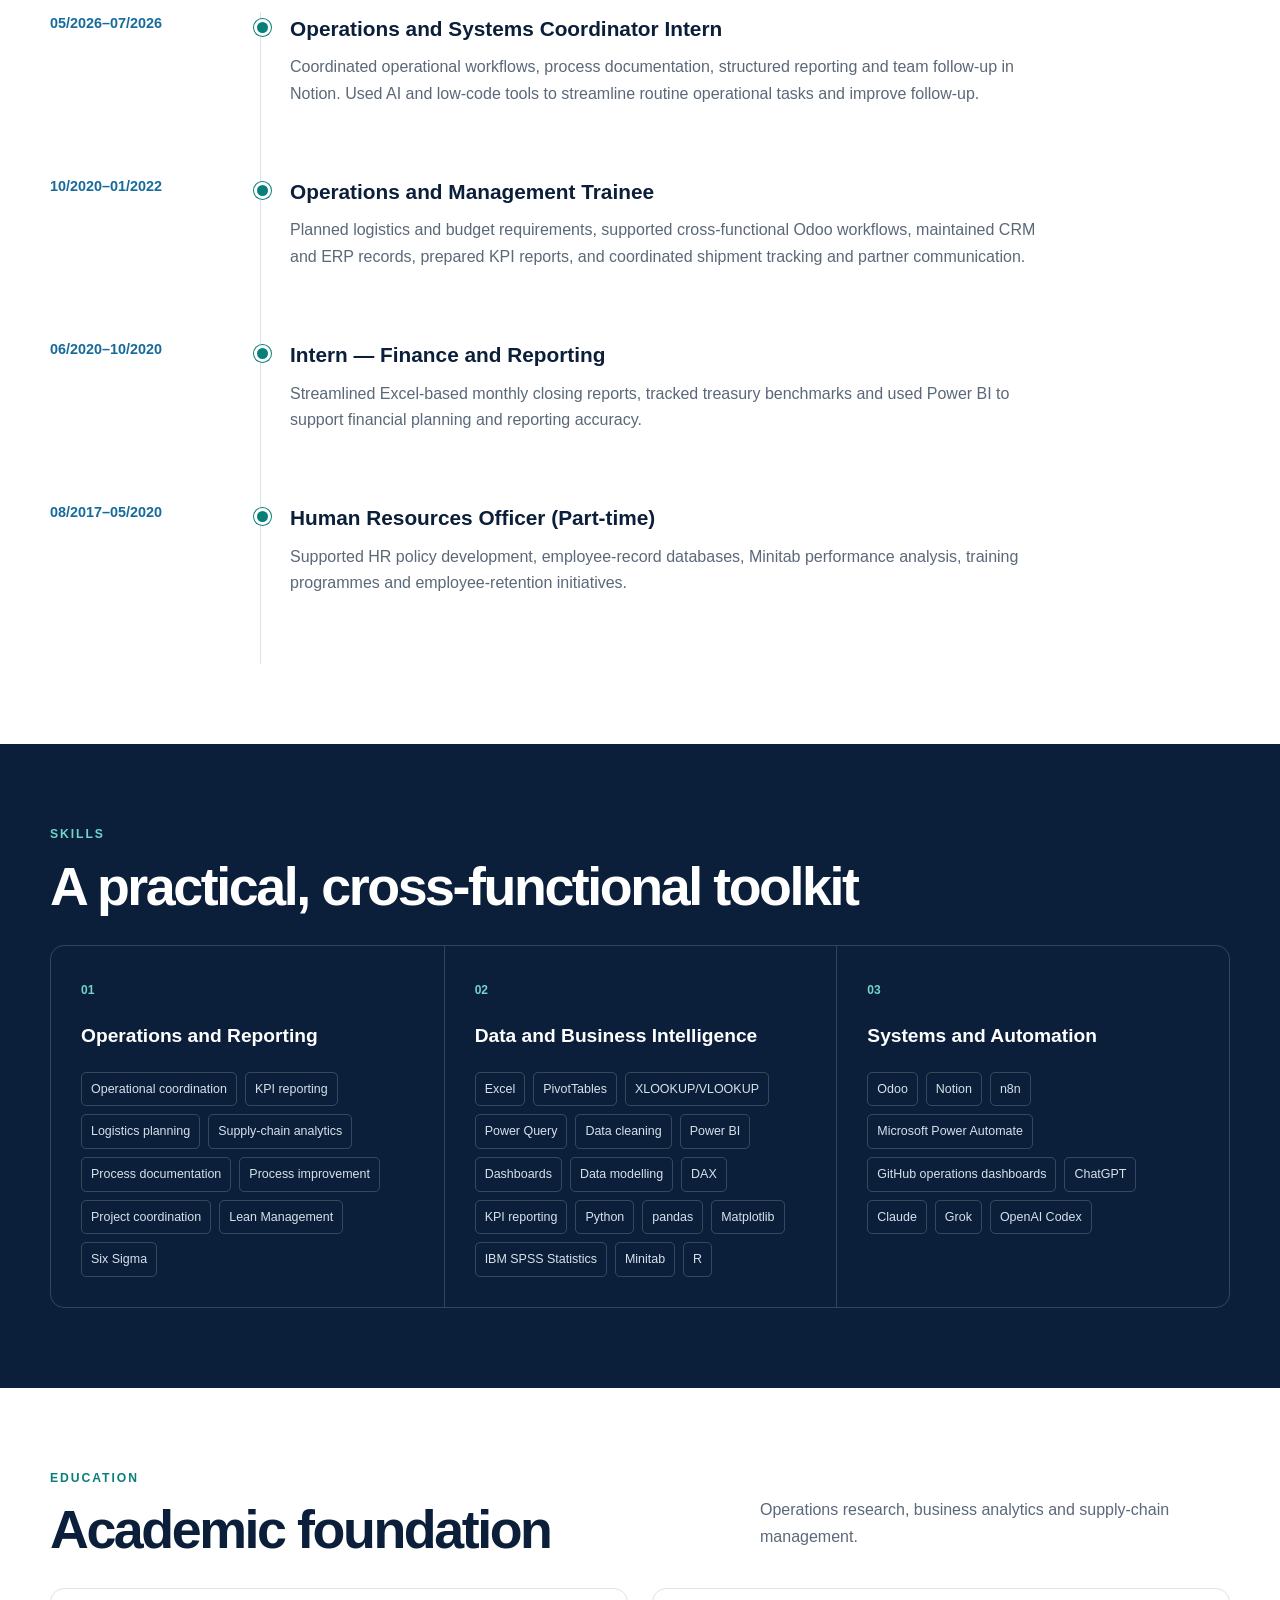
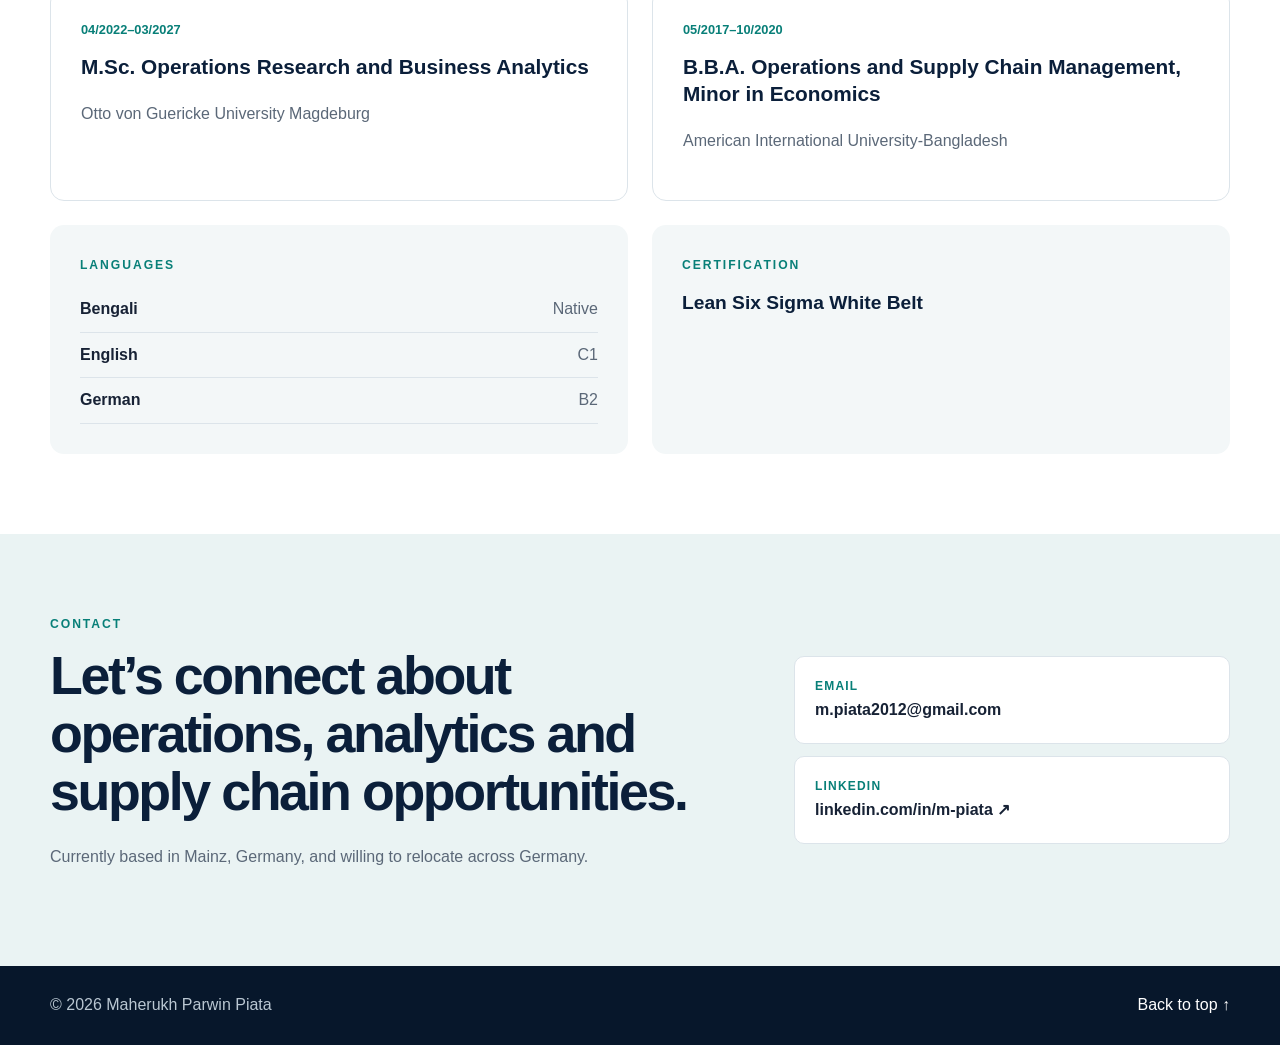
==== commit a9b8a572: "Update index.html" ====
--- a/index.html
+++ b/index.html
@@ -4,11 +4,11 @@
   <meta charset="utf-8">
   <meta name="viewport" content="width=device-width, initial-scale=1">
   <title>Maherukh Parwin Piata | Operations &amp; Supply Chain Portfolio</title>
-  <meta name="description" content="Portfolio of Maherukh Parwin Piata, an M.Sc. student focused on operations coordination, KPI reporting and supply chain analytics in Germany.">
+  <meta name="description" content="Portfolio of Maherukh Parwin Piata, an M.Sc. student focused on operations coordination, KPI reporting and administrative assistance in Germany.">
   <meta name="theme-color" content="#0b1f3a">
   <meta property="og:type" content="website">
   <meta property="og:title" content="Maherukh Parwin Piata | Operations &amp; Supply Chain Portfolio">
-  <meta property="og:description" content="Operations coordination, KPI reporting and supply chain analytics portfolio.">
+  <meta property="og:description" content="Business Operations, KPI reporting and Administrative Assistance portfolio.">
   <link rel="stylesheet" href="styles.css">
   <script type="application/ld+json">
   {
@@ -48,7 +48,7 @@
         <div>
           <p class="eyebrow">Address: Mainz, Germany | Willing to relocate across Germany</p>
           <h1>Maherukh Parwin Piata</h1>
-          <p class="headline">Operations Coordination <span>|</span> KPI Reporting <span>|</span> Administartive Assitances</p>
+          <p class="headline">Business Operations <span>|</span> KPI Reporting <span>|</span> Administrative Assistance</p>
           <p class="hero-copy">M.Sc. student combining operations coordination, ERP-supported workflows and clear KPI reporting across logistics, finance and cross-functional processes.</p>
           <div class="button-row">
             <a class="button primary" href="#projects">View projects</a>
@@ -185,7 +185,7 @@
     </section>
 
     <section class="section contact" id="contact">
-      <div class="container contact-grid"><div><p class="section-kicker">Contact</p><h2>Let’s connect about operations, analytics and supply chain opportunities.</h2><p>Currently based in Frankfurt am Main, Germany, and willing to relocate across Germany.</p></div><div class="contact-links"><a href="mailto:m.piata2012@gmail.com"><span>Email</span><strong>m.piata2012@gmail.com</strong></a><a href="https://www.linkedin.com/in/m-piata" target="_blank" rel="noopener noreferrer"><span>LinkedIn</span><strong>linkedin.com/in/m-piata ↗</strong></a></div></div>
+      <div class="container contact-grid"><div><p class="section-kicker">Contact</p><h2>Let’s connect about operations, analytics and supply chain opportunities.</h2><p>Currently based in Mainz, Germany, and willing to relocate across Germany.</p></div><div class="contact-links"><a href="mailto:m.piata2012@gmail.com"><span>Email</span><strong>m.piata2012@gmail.com</strong></a><a href="https://www.linkedin.com/in/m-piata" target="_blank" rel="noopener noreferrer"><span>LinkedIn</span><strong>linkedin.com/in/m-piata ↗</strong></a></div></div>
     </section>
   </main>
 
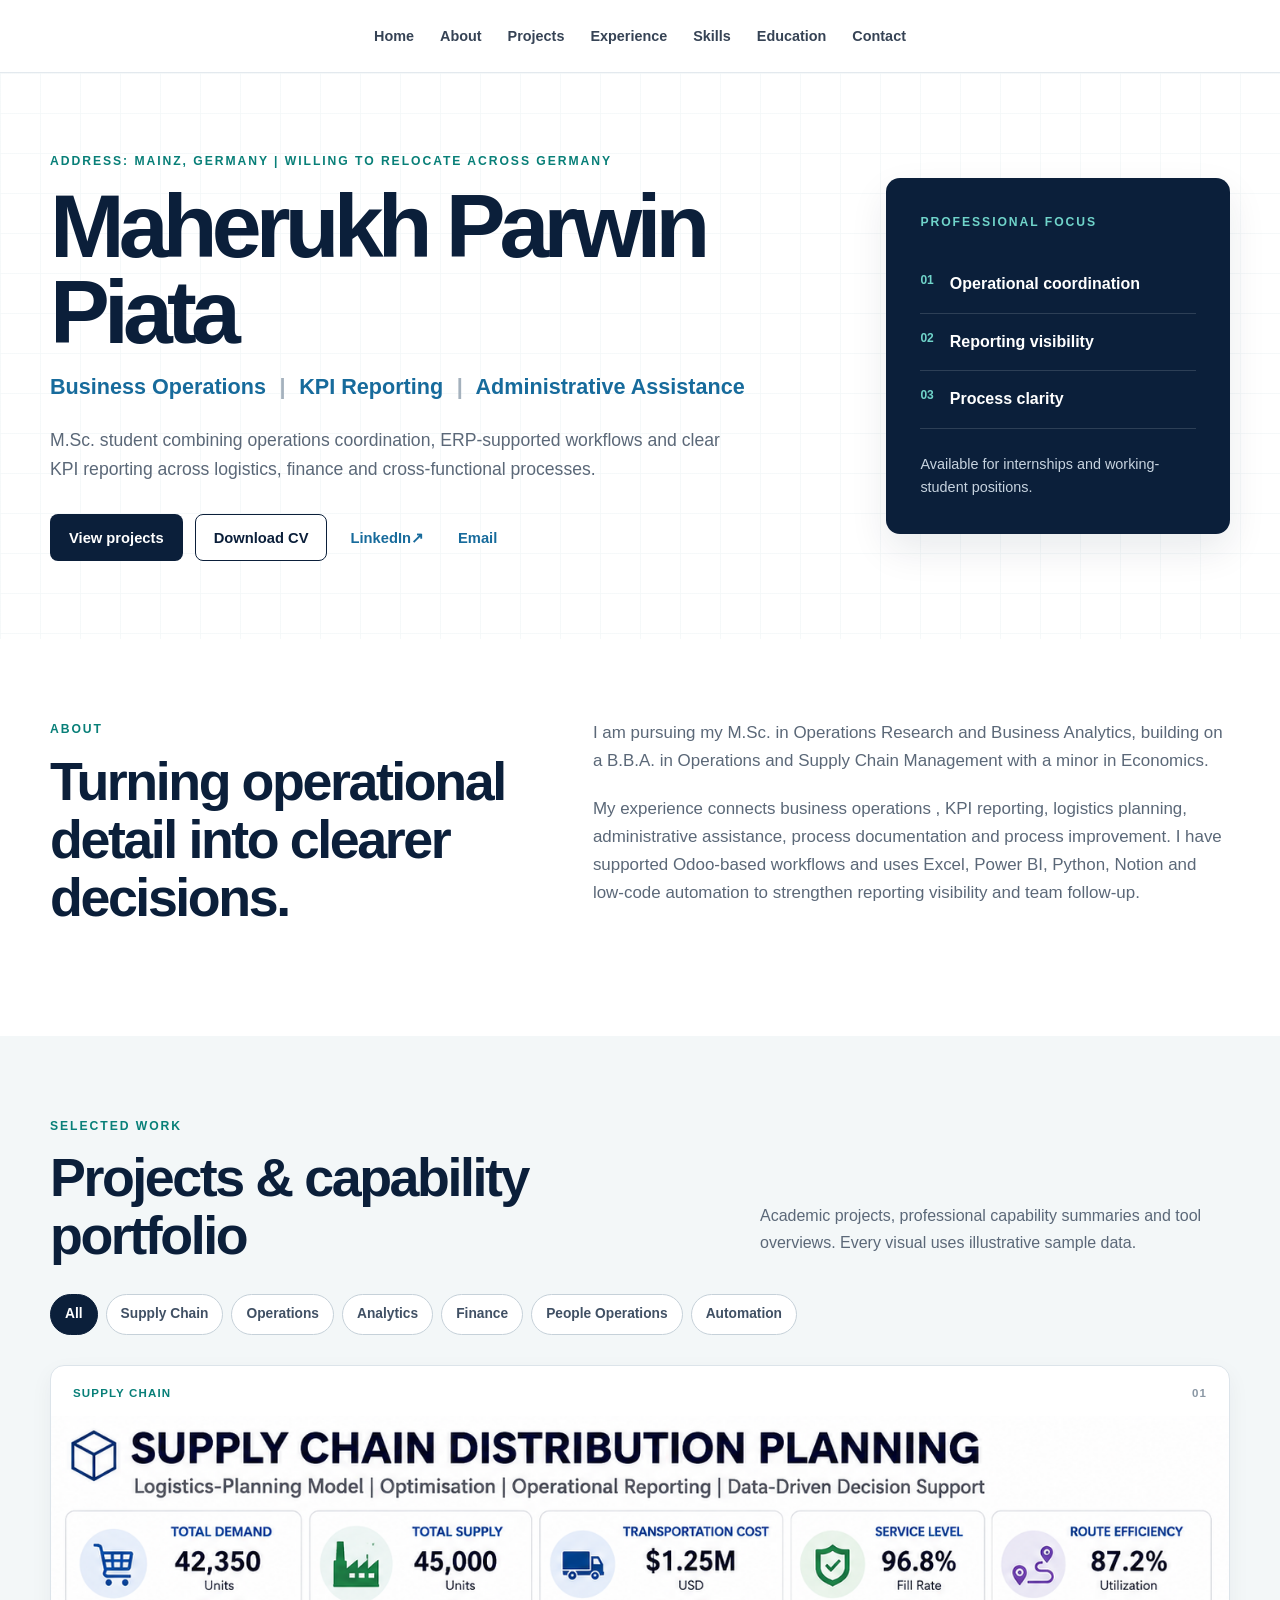
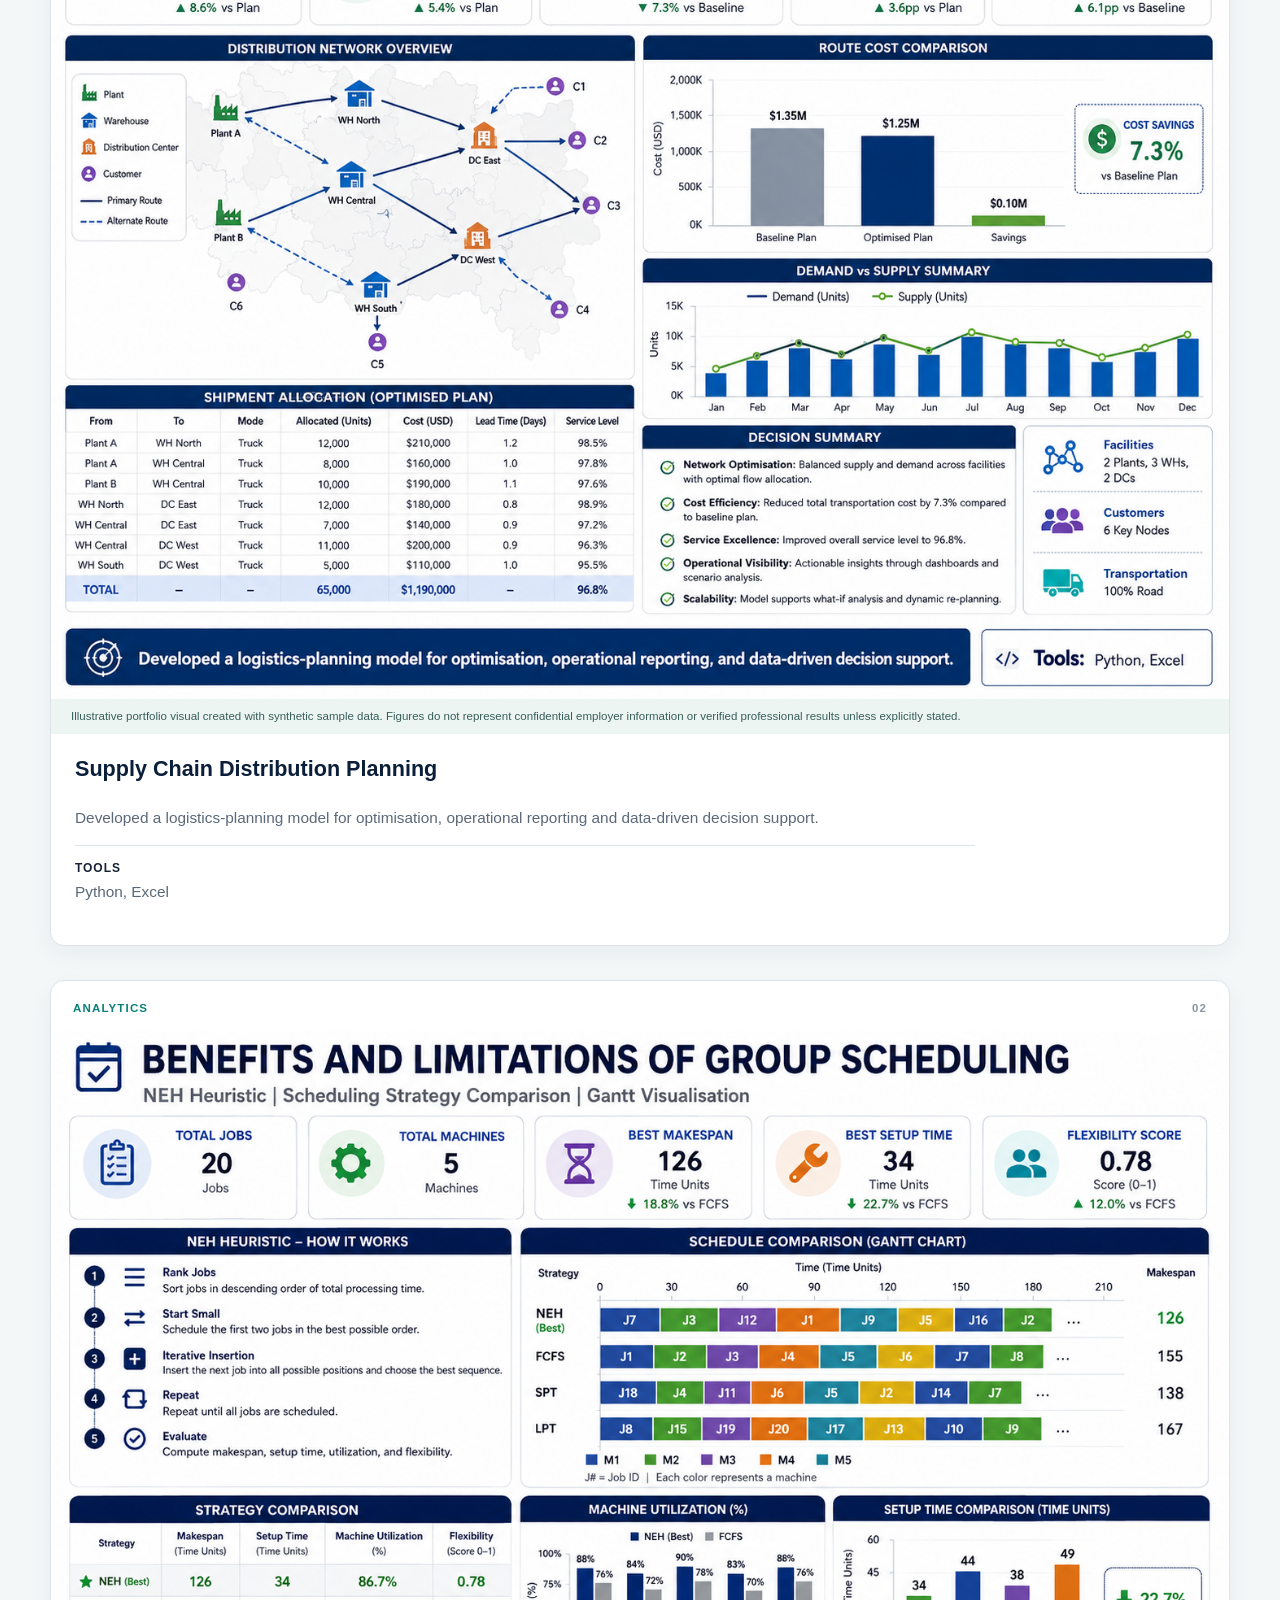
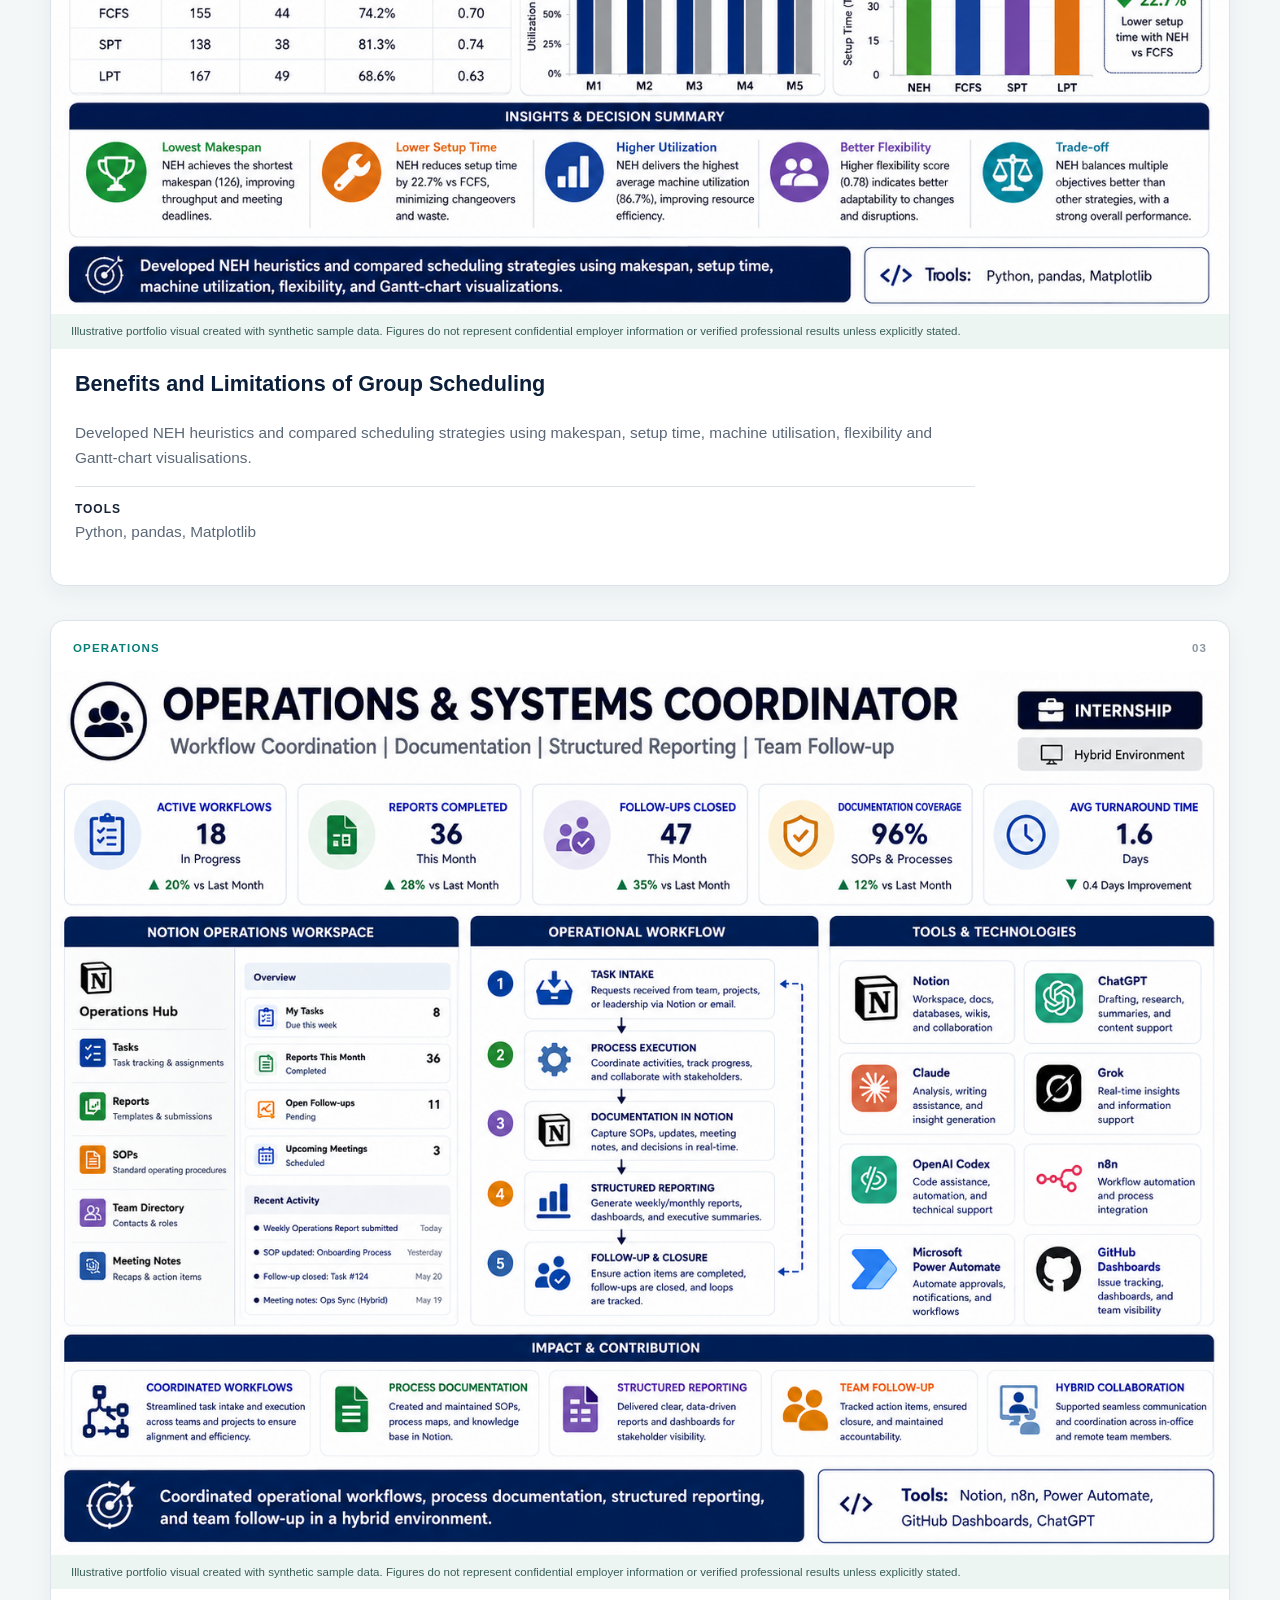
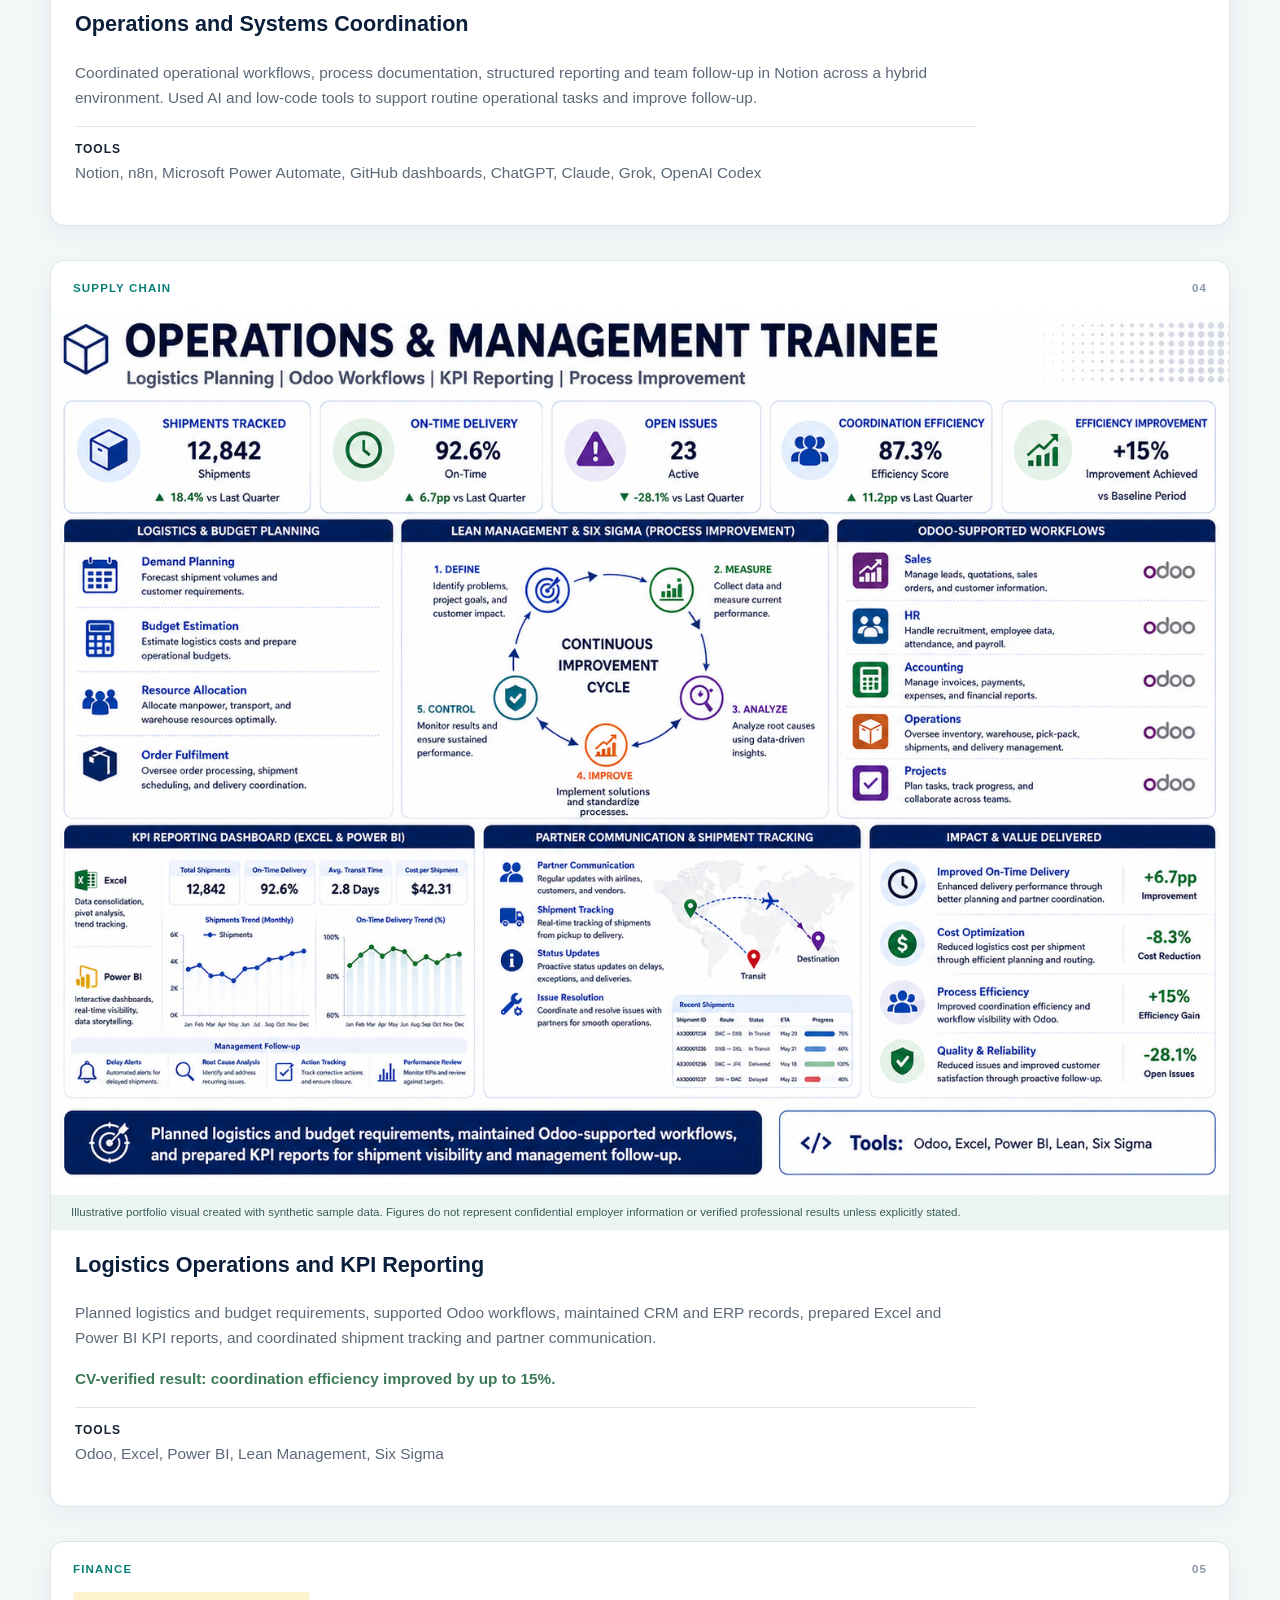
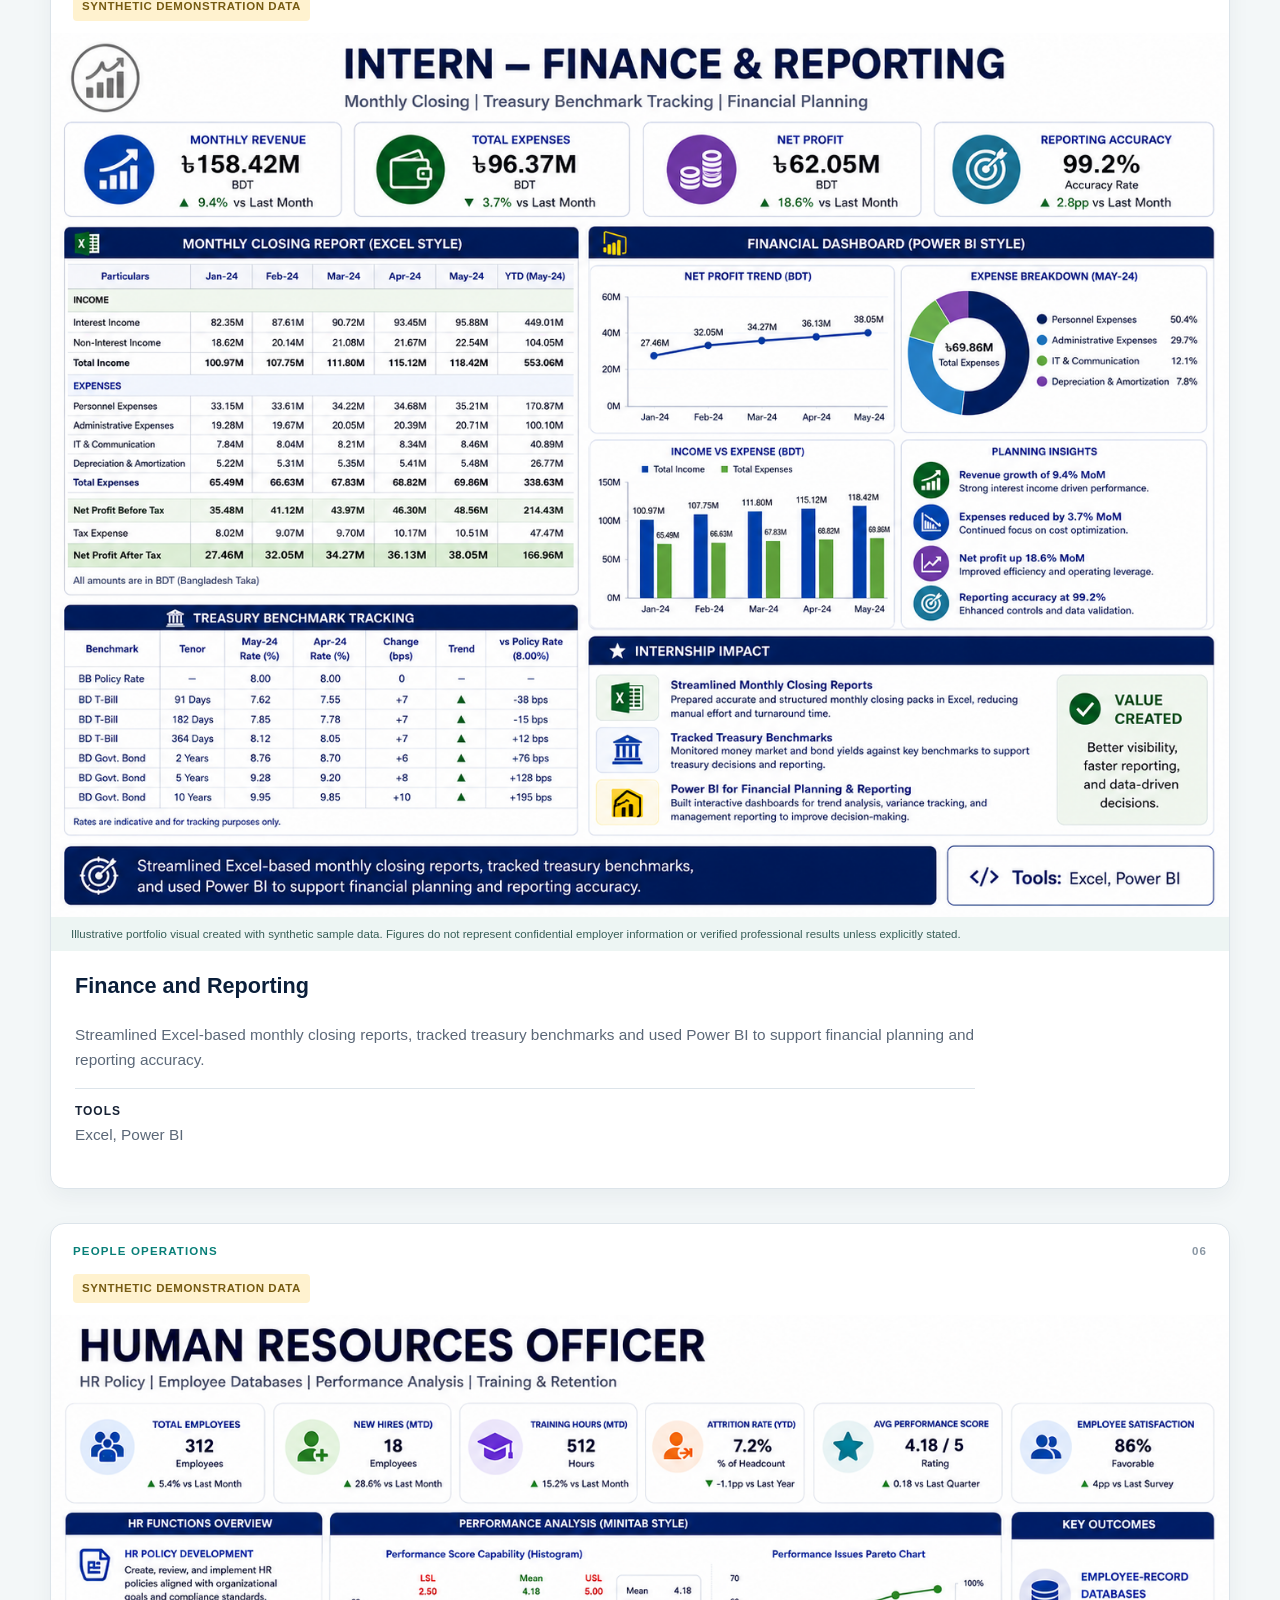
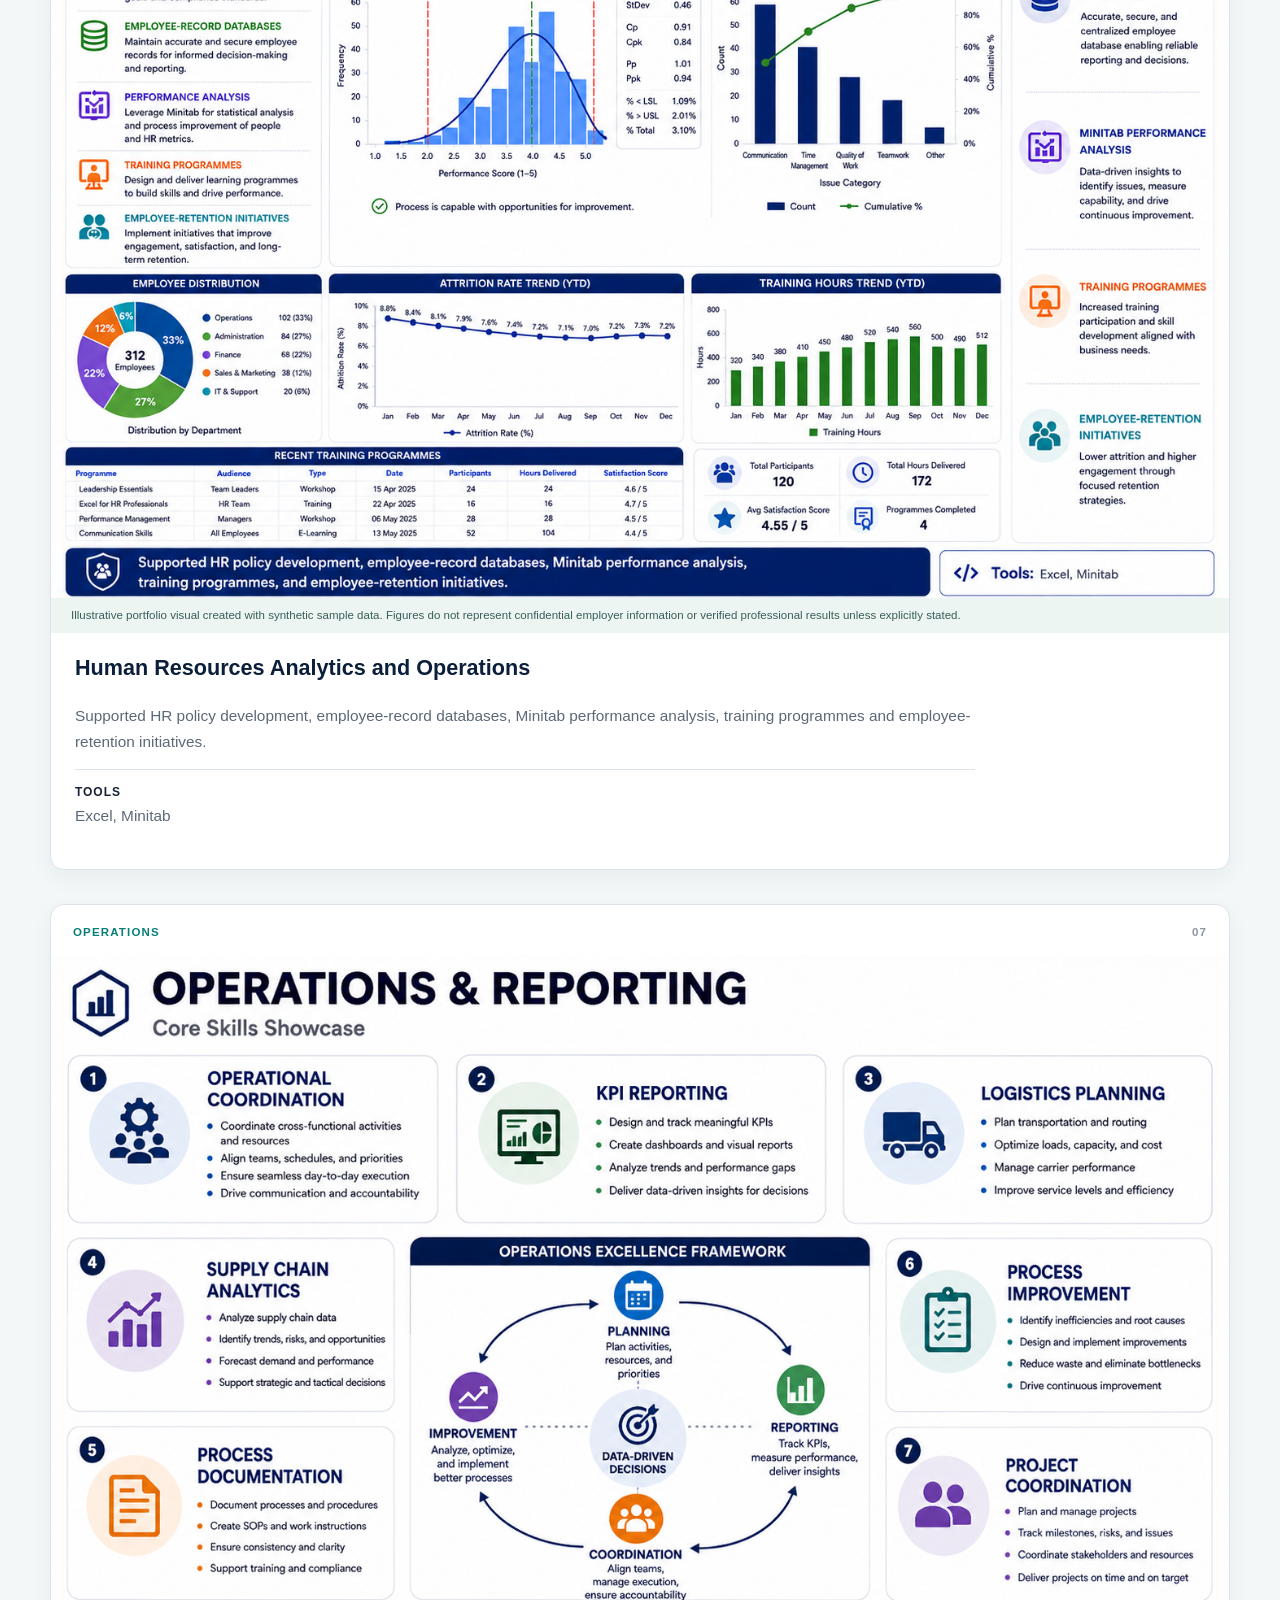
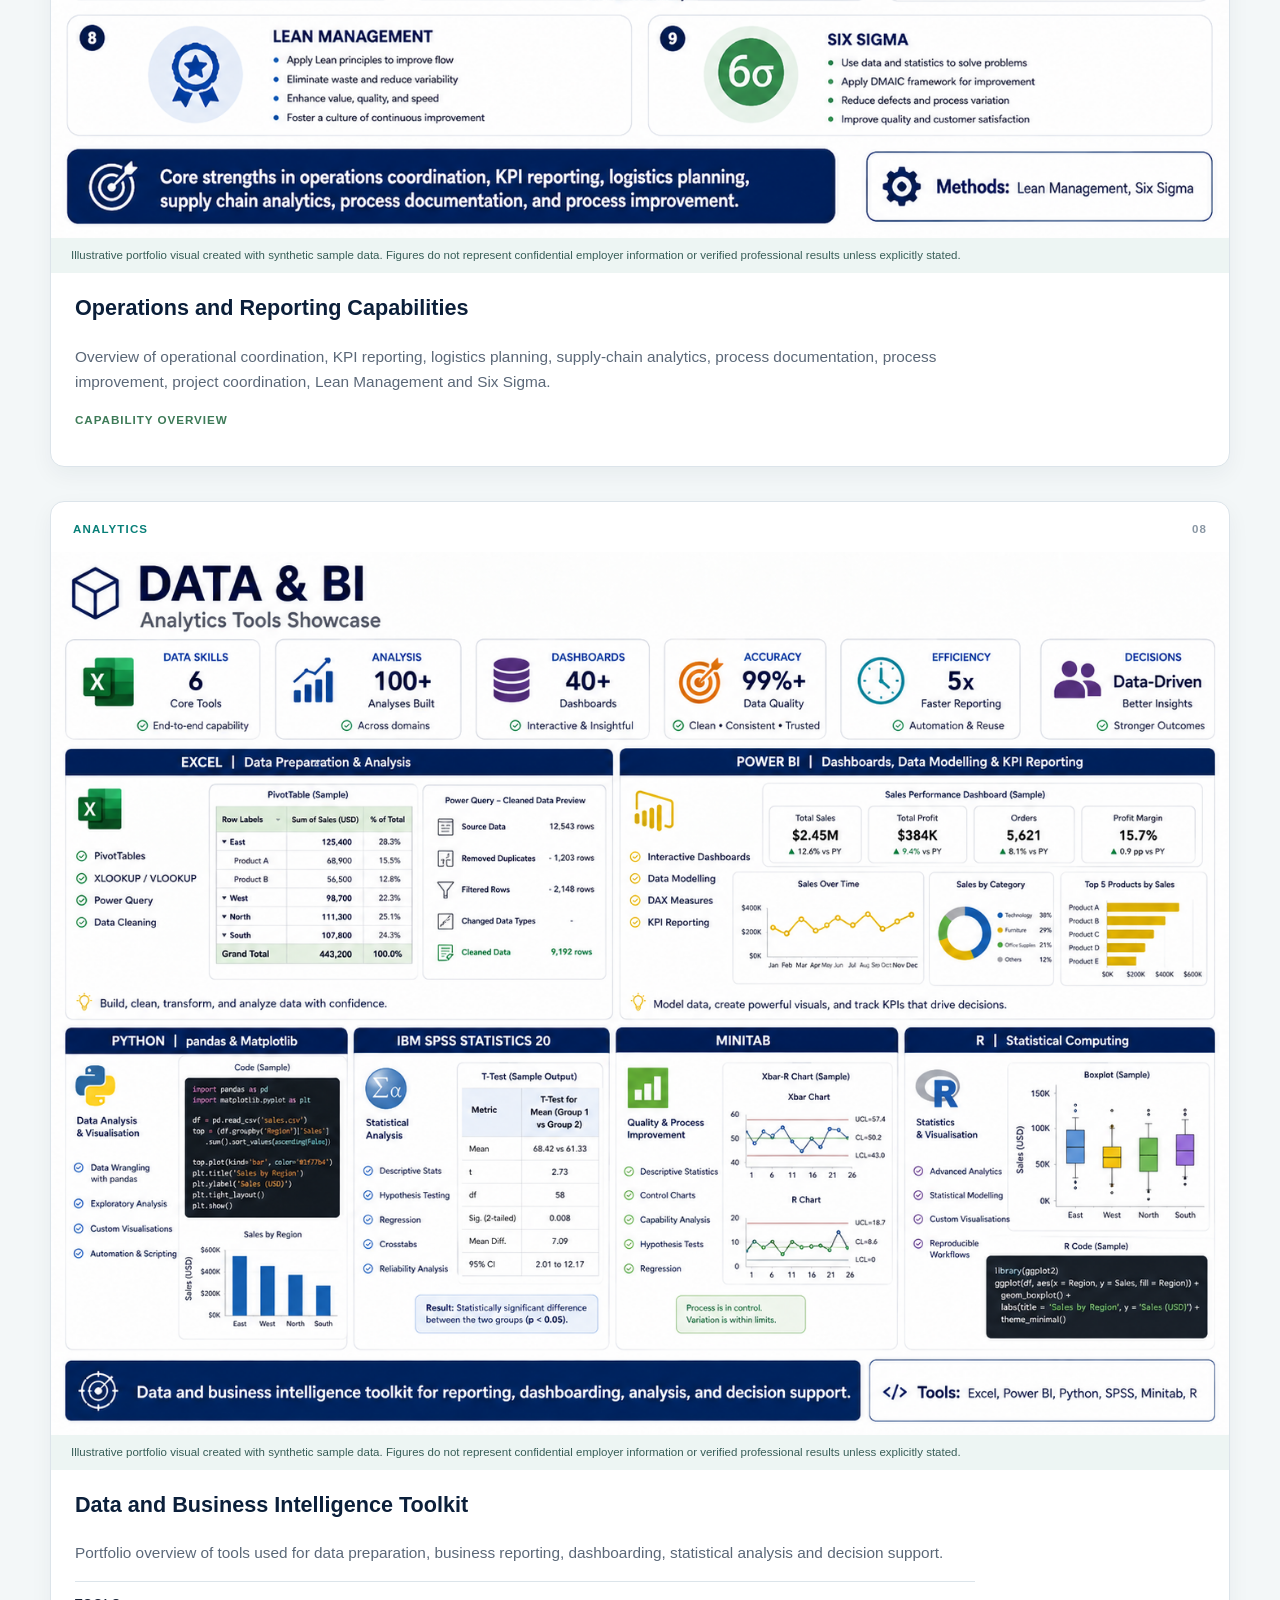
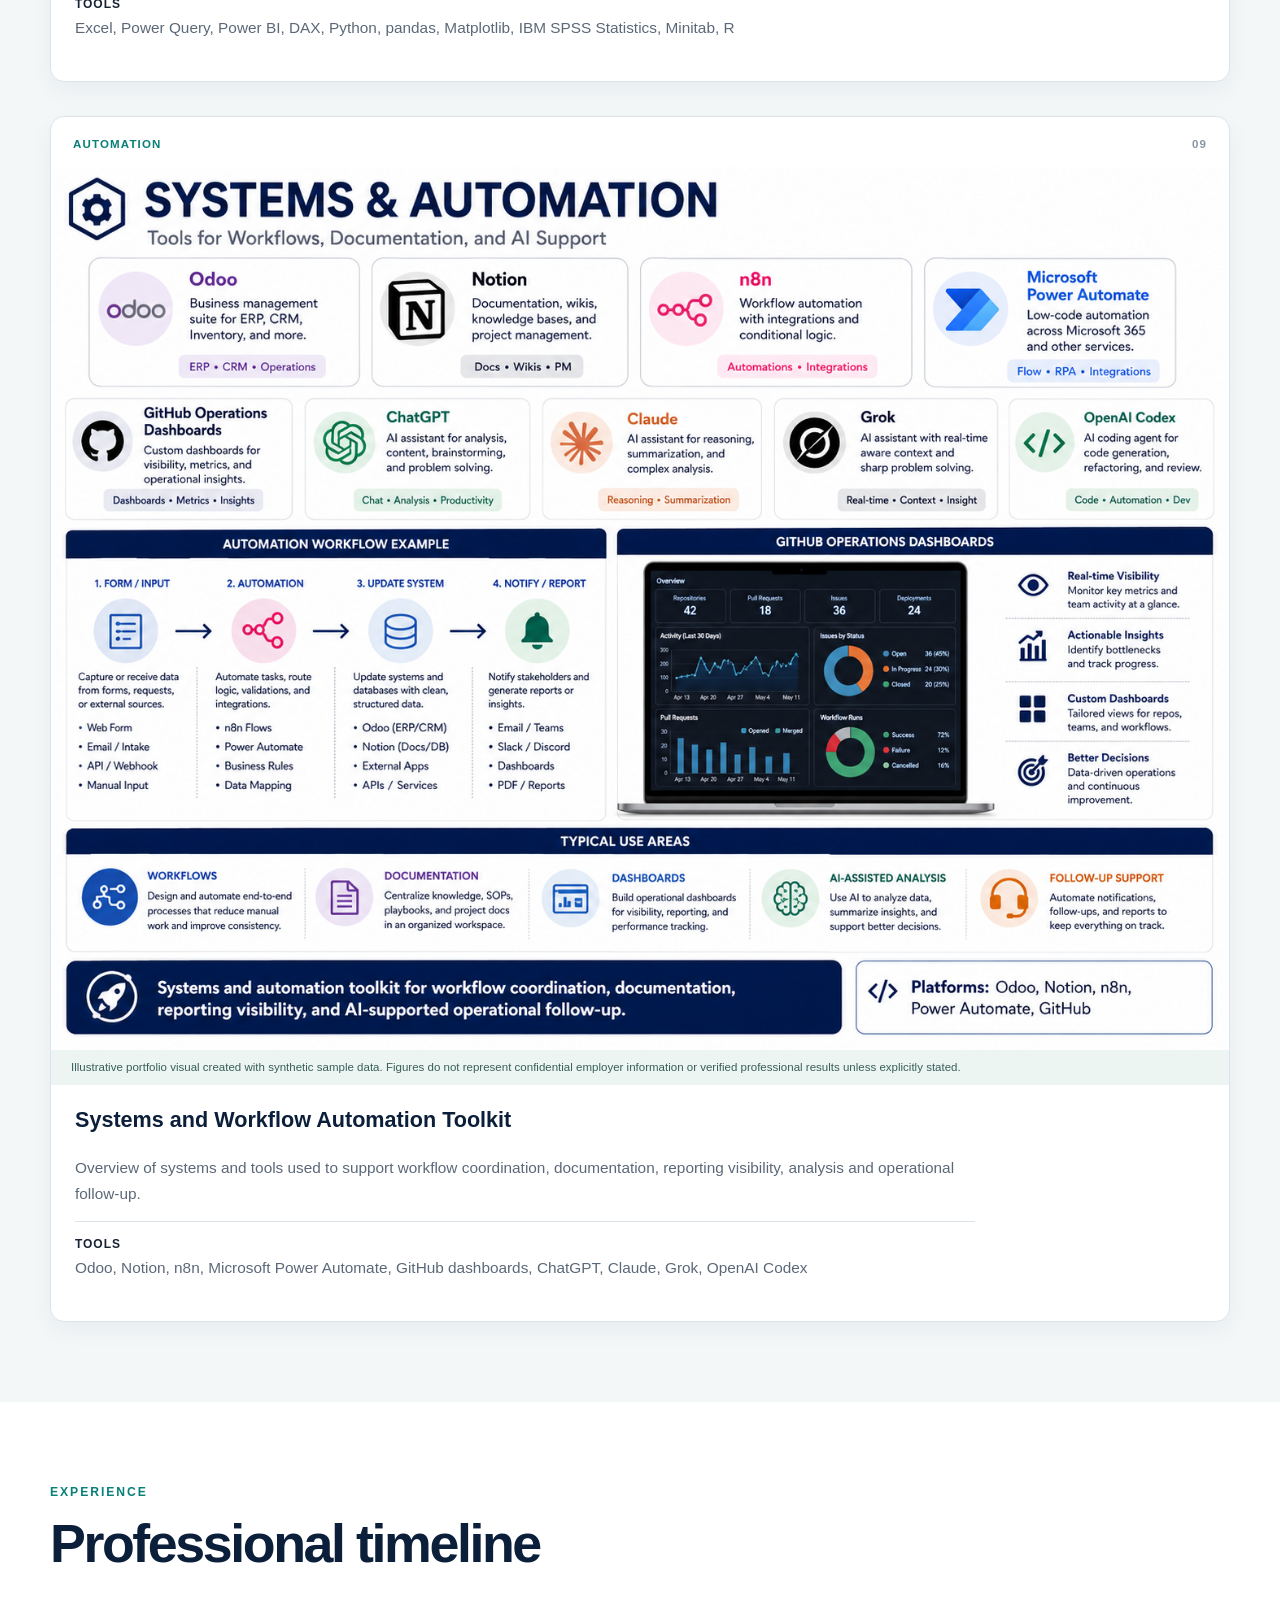
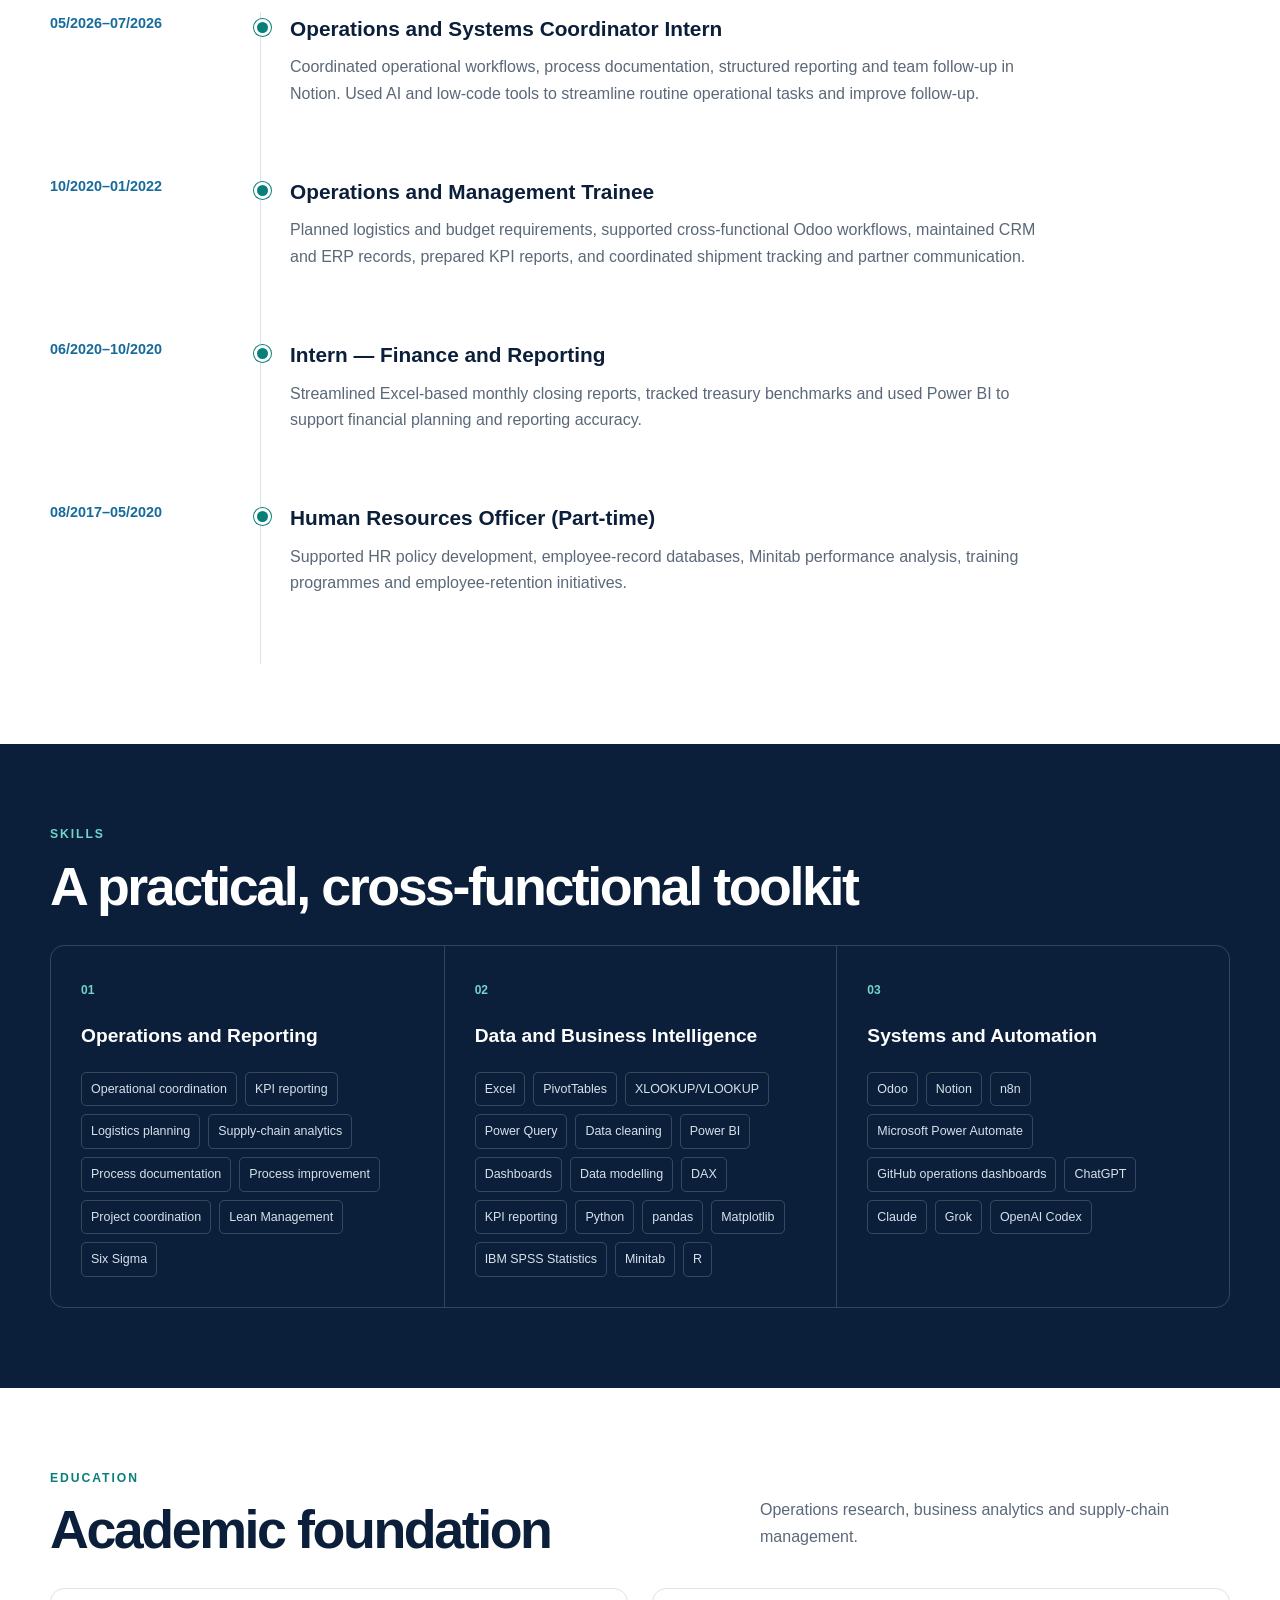
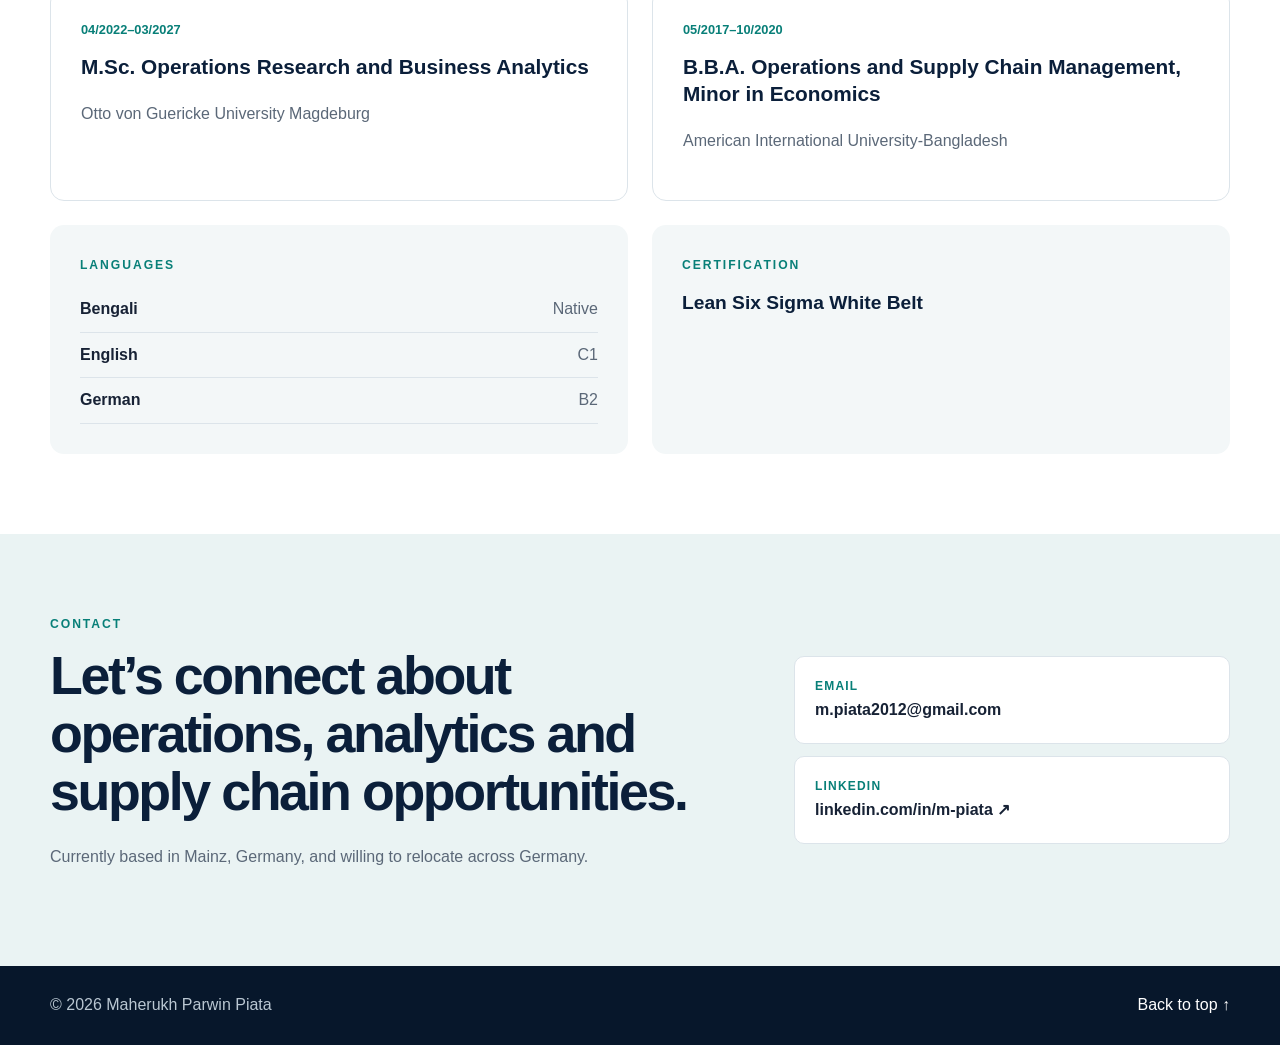
==== commit f5c3c798: "Update index.html" ====
--- a/index.html
+++ b/index.html
@@ -73,8 +73,8 @@
       <div class="container split-heading">
         <div><p class="section-kicker">About</p><h2>Turning operational detail into clearer decisions.</h2></div>
         <div class="prose">
-          <p>I am pursuing an M.Sc. in Operations Research and Business Analytics, building on a B.B.A. in Operations and Supply Chain Management with a minor in Economics.</p>
-          <p>My experience connects operations coordination, KPI reporting, logistics planning, supply-chain analytics, process documentation and process improvement. I have supported Odoo-based workflows and uses Excel, Power BI, Python, Notion and low-code automation to strengthen reporting visibility and team follow-up.</p>
+          <p>I am pursuing my M.Sc. in Operations Research and Business Analytics, building on a B.B.A. in Operations and Supply Chain Management with a minor in Economics.</p>
+          <p>My experience connects business operations , KPI reporting, logistics planning, administrative assistance, process documentation and process improvement. I have supported Odoo-based workflows and uses Excel, Power BI, Python, Notion and low-code automation to strengthen reporting visibility and team follow-up.</p>
         </div>
       </div>
     </section>
